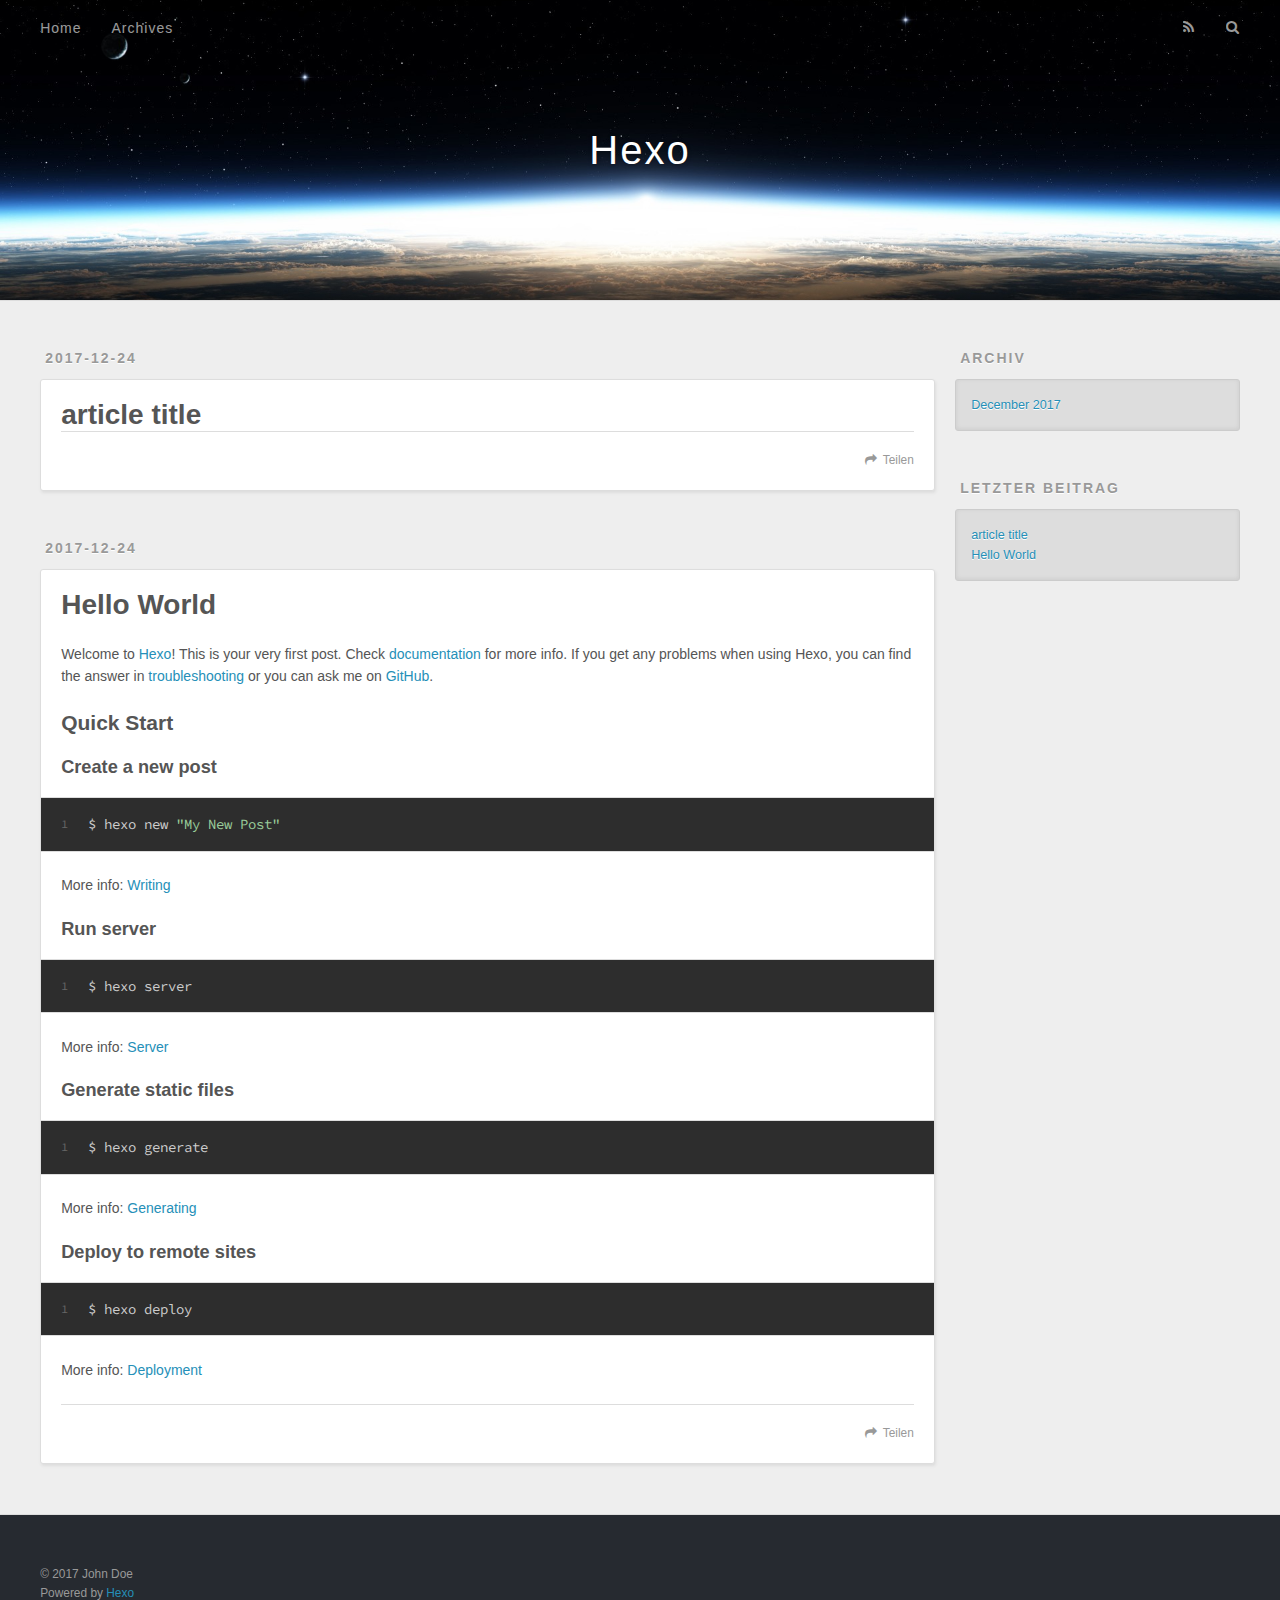
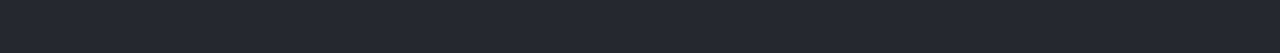
==== index.html @ ace6b16b "Site updated: 2017-12-24 20:33:58" ====
<!DOCTYPE html>
<html>
<head>
  <meta charset="utf-8">
  

  
  <title>Hexo</title>
  <meta name="viewport" content="width=device-width, initial-scale=1, maximum-scale=1">
  <meta property="og:type" content="website">
<meta property="og:title" content="Hexo">
<meta property="og:url" content="http://yoursite.com/index.html">
<meta property="og:site_name" content="Hexo">
<meta name="twitter:card" content="summary">
<meta name="twitter:title" content="Hexo">
  
    <link rel="alternate" href="/atom.xml" title="Hexo" type="application/atom+xml">
  
  
    <link rel="icon" href="/favicon.png">
  
  
    <link href="//fonts.googleapis.com/css?family=Source+Code+Pro" rel="stylesheet" type="text/css">
  
  <link rel="stylesheet" href="/css/style.css">
</head>

<body>
  <div id="container">
    <div id="wrap">
      <header id="header">
  <div id="banner"></div>
  <div id="header-outer" class="outer">
    <div id="header-title" class="inner">
      <h1 id="logo-wrap">
        <a href="/" id="logo">Hexo</a>
      </h1>
      
    </div>
    <div id="header-inner" class="inner">
      <nav id="main-nav">
        <a id="main-nav-toggle" class="nav-icon"></a>
        
          <a class="main-nav-link" href="/">Home</a>
        
          <a class="main-nav-link" href="/archives">Archives</a>
        
      </nav>
      <nav id="sub-nav">
        
          <a id="nav-rss-link" class="nav-icon" href="/atom.xml" title="RSS Feed"></a>
        
        <a id="nav-search-btn" class="nav-icon" title="Suche"></a>
      </nav>
      <div id="search-form-wrap">
        <form action="//google.com/search" method="get" accept-charset="UTF-8" class="search-form"><input type="search" name="q" class="search-form-input" placeholder="Search"><button type="submit" class="search-form-submit">&#xF002;</button><input type="hidden" name="sitesearch" value="http://yoursite.com"></form>
      </div>
    </div>
  </div>
</header>
      <div class="outer">
        <section id="main">
  
    <article id="post-article-title" class="article article-type-post" itemscope itemprop="blogPost">
  <div class="article-meta">
    <a href="/2017/12/24/article-title/" class="article-date">
  <time datetime="2017-12-24T12:26:38.000Z" itemprop="datePublished">2017-12-24</time>
</a>
    
  </div>
  <div class="article-inner">
    
    
      <header class="article-header">
        
  
    <h1 itemprop="name">
      <a class="article-title" href="/2017/12/24/article-title/">article title</a>
    </h1>
  

      </header>
    
    <div class="article-entry" itemprop="articleBody">
      
        
      
    </div>
    <footer class="article-footer">
      <a data-url="http://yoursite.com/2017/12/24/article-title/" data-id="cjbkr0diq00003wt1pnerd7e1" class="article-share-link">Teilen</a>
      
      
    </footer>
  </div>
  
</article>


  
    <article id="post-hello-world" class="article article-type-post" itemscope itemprop="blogPost">
  <div class="article-meta">
    <a href="/2017/12/24/hello-world/" class="article-date">
  <time datetime="2017-12-24T09:17:23.925Z" itemprop="datePublished">2017-12-24</time>
</a>
    
  </div>
  <div class="article-inner">
    
    
      <header class="article-header">
        
  
    <h1 itemprop="name">
      <a class="article-title" href="/2017/12/24/hello-world/">Hello World</a>
    </h1>
  

      </header>
    
    <div class="article-entry" itemprop="articleBody">
      
        <p>Welcome to <a href="https://hexo.io/" target="_blank" rel="noopener">Hexo</a>! This is your very first post. Check <a href="https://hexo.io/docs/" target="_blank" rel="noopener">documentation</a> for more info. If you get any problems when using Hexo, you can find the answer in <a href="https://hexo.io/docs/troubleshooting.html" target="_blank" rel="noopener">troubleshooting</a> or you can ask me on <a href="https://github.com/hexojs/hexo/issues" target="_blank" rel="noopener">GitHub</a>.</p>
<h2 id="Quick-Start"><a href="#Quick-Start" class="headerlink" title="Quick Start"></a>Quick Start</h2><h3 id="Create-a-new-post"><a href="#Create-a-new-post" class="headerlink" title="Create a new post"></a>Create a new post</h3><figure class="highlight bash"><table><tr><td class="gutter"><pre><span class="line">1</span><br></pre></td><td class="code"><pre><span class="line">$ hexo new <span class="string">"My New Post"</span></span><br></pre></td></tr></table></figure>
<p>More info: <a href="https://hexo.io/docs/writing.html" target="_blank" rel="noopener">Writing</a></p>
<h3 id="Run-server"><a href="#Run-server" class="headerlink" title="Run server"></a>Run server</h3><figure class="highlight bash"><table><tr><td class="gutter"><pre><span class="line">1</span><br></pre></td><td class="code"><pre><span class="line">$ hexo server</span><br></pre></td></tr></table></figure>
<p>More info: <a href="https://hexo.io/docs/server.html" target="_blank" rel="noopener">Server</a></p>
<h3 id="Generate-static-files"><a href="#Generate-static-files" class="headerlink" title="Generate static files"></a>Generate static files</h3><figure class="highlight bash"><table><tr><td class="gutter"><pre><span class="line">1</span><br></pre></td><td class="code"><pre><span class="line">$ hexo generate</span><br></pre></td></tr></table></figure>
<p>More info: <a href="https://hexo.io/docs/generating.html" target="_blank" rel="noopener">Generating</a></p>
<h3 id="Deploy-to-remote-sites"><a href="#Deploy-to-remote-sites" class="headerlink" title="Deploy to remote sites"></a>Deploy to remote sites</h3><figure class="highlight bash"><table><tr><td class="gutter"><pre><span class="line">1</span><br></pre></td><td class="code"><pre><span class="line">$ hexo deploy</span><br></pre></td></tr></table></figure>
<p>More info: <a href="https://hexo.io/docs/deployment.html" target="_blank" rel="noopener">Deployment</a></p>

      
    </div>
    <footer class="article-footer">
      <a data-url="http://yoursite.com/2017/12/24/hello-world/" data-id="cjbkr0dix00013wt1pijooqsq" class="article-share-link">Teilen</a>
      
      
    </footer>
  </div>
  
</article>


  


</section>
        
          <aside id="sidebar">
  
    

  
    

  
    
  
    
  <div class="widget-wrap">
    <h3 class="widget-title">Archiv</h3>
    <div class="widget">
      <ul class="archive-list"><li class="archive-list-item"><a class="archive-list-link" href="/archives/2017/12/">December 2017</a></li></ul>
    </div>
  </div>


  
    
  <div class="widget-wrap">
    <h3 class="widget-title">letzter Beitrag</h3>
    <div class="widget">
      <ul>
        
          <li>
            <a href="/2017/12/24/article-title/">article title</a>
          </li>
        
          <li>
            <a href="/2017/12/24/hello-world/">Hello World</a>
          </li>
        
      </ul>
    </div>
  </div>

  
</aside>
        
      </div>
      <footer id="footer">
  
  <div class="outer">
    <div id="footer-info" class="inner">
      &copy; 2017 John Doe<br>
      Powered by <a href="http://hexo.io/" target="_blank">Hexo</a>
    </div>
  </div>
</footer>
    </div>
    <nav id="mobile-nav">
  
    <a href="/" class="mobile-nav-link">Home</a>
  
    <a href="/archives" class="mobile-nav-link">Archives</a>
  
</nav>
    

<script src="//ajax.googleapis.com/ajax/libs/jquery/2.0.3/jquery.min.js"></script>


  <link rel="stylesheet" href="/fancybox/jquery.fancybox.css">
  <script src="/fancybox/jquery.fancybox.pack.js"></script>


<script src="/js/script.js"></script>



  </div>
</body>
</html>
---- css/style.css ----
body {
  width: 100%;
}
body:before,
body:after {
  content: "";
  display: table;
}
body:after {
  clear: both;
}
html,
body,
div,
span,
applet,
object,
iframe,
h1,
h2,
h3,
h4,
h5,
h6,
p,
blockquote,
pre,
a,
abbr,
acronym,
address,
big,
cite,
code,
del,
dfn,
em,
img,
ins,
kbd,
q,
s,
samp,
small,
strike,
strong,
sub,
sup,
tt,
var,
dl,
dt,
dd,
ol,
ul,
li,
fieldset,
form,
label,
legend,
table,
caption,
tbody,
tfoot,
thead,
tr,
th,
td {
  margin: 0;
  padding: 0;
  border: 0;
  outline: 0;
  font-weight: inherit;
  font-style: inherit;
  font-family: inherit;
  font-size: 100%;
  vertical-align: baseline;
}
body {
  line-height: 1;
  color: #000;
  background: #fff;
}
ol,
ul {
  list-style: none;
}
table {
  border-collapse: separate;
  border-spacing: 0;
  vertical-align: middle;
}
caption,
th,
td {
  text-align: left;
  font-weight: normal;
  vertical-align: middle;
}
a img {
  border: none;
}
input,
button {
  margin: 0;
  padding: 0;
}
input::-moz-focus-inner,
button::-moz-focus-inner {
  border: 0;
  padding: 0;
}
@font-face {
  font-family: FontAwesome;
  font-style: normal;
  font-weight: normal;
  src: url("fonts/fontawesome-webfont.eot?v=#4.0.3");
  src: url("fonts/fontawesome-webfont.eot?#iefix&v=#4.0.3") format("embedded-opentype"), url("fonts/fontawesome-webfont.woff?v=#4.0.3") format("woff"), url("fonts/fontawesome-webfont.ttf?v=#4.0.3") format("truetype"), url("fonts/fontawesome-webfont.svg#fontawesomeregular?v=#4.0.3") format("svg");
}
html,
body,
#container {
  height: 100%;
}
body {
  background: #eee;
  font: 14px -apple-system, BlinkMacSystemFont, "Segoe UI", "Roboto", "Oxygen", "Ubuntu", "Cantarell", "Fira Sans", "Droid Sans", "Helvetica Neue", sans-serif;
  -webkit-text-size-adjust: 100%;
}
.outer {
  max-width: 1220px;
  margin: 0 auto;
  padding: 0 20px;
}
.outer:before,
.outer:after {
  content: "";
  display: table;
}
.outer:after {
  clear: both;
}
.inner {
  display: inline;
  float: left;
  width: 98.33333333333333%;
  margin: 0 0.833333333333333%;
}
.left,
.alignleft {
  float: left;
}
.right,
.alignright {
  float: right;
}
.clear {
  clear: both;
}
#container {
  position: relative;
}
.mobile-nav-on {
  overflow: hidden;
}
#wrap {
  height: 100%;
  width: 100%;
  position: absolute;
  top: 0;
  left: 0;
  -webkit-transition: 0.2s ease-out;
  -moz-transition: 0.2s ease-out;
  -ms-transition: 0.2s ease-out;
  transition: 0.2s ease-out;
  z-index: 1;
  background: #eee;
}
.mobile-nav-on #wrap {
  left: 280px;
}
@media screen and (min-width: 768px) {
  #main {
    display: inline;
    float: left;
    width: 73.33333333333333%;
    margin: 0 0.833333333333333%;
  }
}
.article-date,
.article-category-link,
.archive-year,
.widget-title {
  text-decoration: none;
  text-transform: uppercase;
  letter-spacing: 2px;
  color: #999;
  margin-bottom: 1em;
  margin-left: 5px;
  line-height: 1em;
  text-shadow: 0 1px #fff;
  font-weight: bold;
}
.article-inner,
.archive-article-inner {
  background: #fff;
  -webkit-box-shadow: 1px 2px 3px #ddd;
  box-shadow: 1px 2px 3px #ddd;
  border: 1px solid #ddd;
  border-radius: 3px;
}
.article-entry h1,
.widget h1 {
  font-size: 2em;
}
.article-entry h2,
.widget h2 {
  font-size: 1.5em;
}
.article-entry h3,
.widget h3 {
  font-size: 1.3em;
}
.article-entry h4,
.widget h4 {
  font-size: 1.2em;
}
.article-entry h5,
.widget h5 {
  font-size: 1em;
}
.article-entry h6,
.widget h6 {
  font-size: 1em;
  color: #999;
}
.article-entry hr,
.widget hr {
  border: 1px dashed #ddd;
}
.article-entry strong,
.widget strong {
  font-weight: bold;
}
.article-entry em,
.widget em,
.article-entry cite,
.widget cite {
  font-style: italic;
}
.article-entry sup,
.widget sup,
.article-entry sub,
.widget sub {
  font-size: 0.75em;
  line-height: 0;
  position: relative;
  vertical-align: baseline;
}
.article-entry sup,
.widget sup {
  top: -0.5em;
}
.article-entry sub,
.widget sub {
  bottom: -0.2em;
}
.article-entry small,
.widget small {
  font-size: 0.85em;
}
.article-entry acronym,
.widget acronym,
.article-entry abbr,
.widget abbr {
  border-bottom: 1px dotted;
}
.article-entry ul,
.widget ul,
.article-entry ol,
.widget ol,
.article-entry dl,
.widget dl {
  margin: 0 20px;
  line-height: 1.6em;
}
.article-entry ul ul,
.widget ul ul,
.article-entry ol ul,
.widget ol ul,
.article-entry ul ol,
.widget ul ol,
.article-entry ol ol,
.widget ol ol {
  margin-top: 0;
  margin-bottom: 0;
}
.article-entry ul,
.widget ul {
  list-style: disc;
}
.article-entry ol,
.widget ol {
  list-style: decimal;
}
.article-entry dt,
.widget dt {
  font-weight: bold;
}
#header {
  height: 300px;
  position: relative;
  border-bottom: 1px solid #ddd;
}
#header:before,
#header:after {
  content: "";
  position: absolute;
  left: 0;
  right: 0;
  height: 40px;
}
#header:before {
  top: 0;
  background: -webkit-linear-gradient(rgba(0,0,0,0.2), transparent);
  background: -moz-linear-gradient(rgba(0,0,0,0.2), transparent);
  background: -ms-linear-gradient(rgba(0,0,0,0.2), transparent);
  background: linear-gradient(rgba(0,0,0,0.2), transparent);
}
#header:after {
  bottom: 0;
  background: -webkit-linear-gradient(transparent, rgba(0,0,0,0.2));
  background: -moz-linear-gradient(transparent, rgba(0,0,0,0.2));
  background: -ms-linear-gradient(transparent, rgba(0,0,0,0.2));
  background: linear-gradient(transparent, rgba(0,0,0,0.2));
}
#header-outer {
  height: 100%;
  position: relative;
}
#header-inner {
  position: relative;
  overflow: hidden;
}
#banner {
  position: absolute;
  top: 0;
  left: 0;
  width: 100%;
  height: 100%;
  background: url("images/banner.jpg") center #000;
  -webkit-background-size: cover;
  -moz-background-size: cover;
  background-size: cover;
  z-index: -1;
}
#header-title {
  text-align: center;
  height: 40px;
  position: absolute;
  top: 50%;
  left: 0;
  margin-top: -20px;
}
#logo,
#subtitle {
  text-decoration: none;
  color: #fff;
  font-weight: 300;
  text-shadow: 0 1px 4px rgba(0,0,0,0.3);
}
#logo {
  font-size: 40px;
  line-height: 40px;
  letter-spacing: 2px;
}
#subtitle {
  font-size: 16px;
  line-height: 16px;
  letter-spacing: 1px;
}
#subtitle-wrap {
  margin-top: 16px;
}
#main-nav {
  float: left;
  margin-left: -15px;
}
.nav-icon,
.main-nav-link {
  float: left;
  color: #fff;
  opacity: 0.6;
  text-decoration: none;
  text-shadow: 0 1px rgba(0,0,0,0.2);
  -webkit-transition: opacity 0.2s;
  -moz-transition: opacity 0.2s;
  -ms-transition: opacity 0.2s;
  transition: opacity 0.2s;
  display: block;
  padding: 20px 15px;
}
.nav-icon:hover,
.main-nav-link:hover {
  opacity: 1;
}
.nav-icon {
  font-family: FontAwesome;
  text-align: center;
  font-size: 14px;
  width: 14px;
  height: 14px;
  padding: 20px 15px;
  position: relative;
  cursor: pointer;
}
.main-nav-link {
  font-weight: 300;
  letter-spacing: 1px;
}
@media screen and (max-width: 479px) {
  .main-nav-link {
    display: none;
  }
}
#main-nav-toggle {
  display: none;
}
#main-nav-toggle:before {
  content: "\f0c9";
}
@media screen and (max-width: 479px) {
  #main-nav-toggle {
    display: block;
  }
}
#sub-nav {
  float: right;
  margin-right: -15px;
}
#nav-rss-link:before {
  content: "\f09e";
}
#nav-search-btn:before {
  content: "\f002";
}
#search-form-wrap {
  position: absolute;
  top: 15px;
  width: 150px;
  height: 30px;
  right: -150px;
  opacity: 0;
  -webkit-transition: 0.2s ease-out;
  -moz-transition: 0.2s ease-out;
  -ms-transition: 0.2s ease-out;
  transition: 0.2s ease-out;
}
#search-form-wrap.on {
  opacity: 1;
  right: 0;
}
@media screen and (max-width: 479px) {
  #search-form-wrap {
    width: 100%;
    right: -100%;
  }
}
.search-form {
  position: absolute;
  top: 0;
  left: 0;
  right: 0;
  background: #fff;
  padding: 5px 15px;
  border-radius: 15px;
  -webkit-box-shadow: 0 0 10px rgba(0,0,0,0.3);
  box-shadow: 0 0 10px rgba(0,0,0,0.3);
}
.search-form-input {
  border: none;
  background: none;
  color: #555;
  width: 100%;
  font: 13px -apple-system, BlinkMacSystemFont, "Segoe UI", "Roboto", "Oxygen", "Ubuntu", "Cantarell", "Fira Sans", "Droid Sans", "Helvetica Neue", sans-serif;
  outline: none;
}
.search-form-input::-webkit-search-results-decoration,
.search-form-input::-webkit-search-cancel-button {
  -webkit-appearance: none;
}
.search-form-submit {
  position: absolute;
  top: 50%;
  right: 10px;
  margin-top: -7px;
  font: 13px FontAwesome;
  border: none;
  background: none;
  color: #bbb;
  cursor: pointer;
}
.search-form-submit:hover,
.search-form-submit:focus {
  color: #777;
}
.article {
  margin: 50px 0;
}
.article-inner {
  overflow: hidden;
}
.article-meta:before,
.article-meta:after {
  content: "";
  display: table;
}
.article-meta:after {
  clear: both;
}
.article-date {
  float: left;
}
.article-category {
  float: left;
  line-height: 1em;
  color: #ccc;
  text-shadow: 0 1px #fff;
  margin-left: 8px;
}
.article-category:before {
  content: "\2022";
}
.article-category-link {
  margin: 0 12px 1em;
}
.article-header {
  padding: 20px 20px 0;
}
.article-title {
  text-decoration: none;
  font-size: 2em;
  font-weight: bold;
  color: #555;
  line-height: 1.1em;
  -webkit-transition: color 0.2s;
  -moz-transition: color 0.2s;
  -ms-transition: color 0.2s;
  transition: color 0.2s;
}
a.article-title:hover {
  color: #258fb8;
}
.article-entry {
  color: #555;
  padding: 0 20px;
}
.article-entry:before,
.article-entry:after {
  content: "";
  display: table;
}
.article-entry:after {
  clear: both;
}
.article-entry p,
.article-entry table {
  line-height: 1.6em;
  margin: 1.6em 0;
}
.article-entry h1,
.article-entry h2,
.article-entry h3,
.article-entry h4,
.article-entry h5,
.article-entry h6 {
  font-weight: bold;
}
.article-entry h1,
.article-entry h2,
.article-entry h3,
.article-entry h4,
.article-entry h5,
.article-entry h6 {
  line-height: 1.1em;
  margin: 1.1em 0;
}
.article-entry a {
  color: #258fb8;
  text-decoration: none;
}
.article-entry a:hover {
  text-decoration: underline;
}
.article-entry ul,
.article-entry ol,
.article-entry dl {
  margin-top: 1.6em;
  margin-bottom: 1.6em;
}
.article-entry img,
.article-entry video {
  max-width: 100%;
  height: auto;
  display: block;
  margin: auto;
}
.article-entry iframe {
  border: none;
}
.article-entry table {
  width: 100%;
  border-collapse: collapse;
  border-spacing: 0;
}
.article-entry th {
  font-weight: bold;
  border-bottom: 3px solid #ddd;
  padding-bottom: 0.5em;
}
.article-entry td {
  border-bottom: 1px solid #ddd;
  padding: 10px 0;
}
.article-entry blockquote {
  font-family: Georgia, "Times New Roman", serif;
  font-size: 1.4em;
  margin: 1.6em 20px;
  text-align: center;
}
.article-entry blockquote footer {
  font-size: 14px;
  margin: 1.6em 0;
  font-family: -apple-system, BlinkMacSystemFont, "Segoe UI", "Roboto", "Oxygen", "Ubuntu", "Cantarell", "Fira Sans", "Droid Sans", "Helvetica Neue", sans-serif;
}
.article-entry blockquote footer cite:before {
  content: "—";
  padding: 0 0.5em;
}
.article-entry .pullquote {
  text-align: left;
  width: 45%;
  margin: 0;
}
.article-entry .pullquote.left {
  margin-left: 0.5em;
  margin-right: 1em;
}
.article-entry .pullquote.right {
  margin-right: 0.5em;
  margin-left: 1em;
}
.article-entry .caption {
  color: #999;
  display: block;
  font-size: 0.9em;
  margin-top: 0.5em;
  position: relative;
  text-align: center;
}
.article-entry .video-container {
  position: relative;
  padding-top: 56.25%;
  height: 0;
  overflow: hidden;
}
.article-entry .video-container iframe,
.article-entry .video-container object,
.article-entry .video-container embed {
  position: absolute;
  top: 0;
  left: 0;
  width: 100%;
  height: 100%;
  margin-top: 0;
}
.article-more-link a {
  display: inline-block;
  line-height: 1em;
  padding: 6px 15px;
  border-radius: 15px;
  background: #eee;
  color: #999;
  text-shadow: 0 1px #fff;
  text-decoration: none;
}
.article-more-link a:hover {
  background: #258fb8;
  color: #fff;
  text-decoration: none;
  text-shadow: 0 1px #1e7293;
}
.article-footer {
  font-size: 0.85em;
  line-height: 1.6em;
  border-top: 1px solid #ddd;
  padding-top: 1.6em;
  margin: 0 20px 20px;
}
.article-footer:before,
.article-footer:after {
  content: "";
  display: table;
}
.article-footer:after {
  clear: both;
}
.article-footer a {
  color: #999;
  text-decoration: none;
}
.article-footer a:hover {
  color: #555;
}
.article-tag-list-item {
  float: left;
  margin-right: 10px;
}
.article-tag-list-link:before {
  content: "#";
}
.article-comment-link {
  float: right;
}
.article-comment-link:before {
  content: "\f075";
  font-family: FontAwesome;
  padding-right: 8px;
}
.article-share-link {
  cursor: pointer;
  float: right;
  margin-left: 20px;
}
.article-share-link:before {
  content: "\f064";
  font-family: FontAwesome;
  padding-right: 6px;
}
#article-nav {
  position: relative;
}
#article-nav:before,
#article-nav:after {
  content: "";
  display: table;
}
#article-nav:after {
  clear: both;
}
@media screen and (min-width: 768px) {
  #article-nav {
    margin: 50px 0;
  }
  #article-nav:before {
    width: 8px;
    height: 8px;
    position: absolute;
    top: 50%;
    left: 50%;
    margin-top: -4px;
    margin-left: -4px;
    content: "";
    border-radius: 50%;
    background: #ddd;
    -webkit-box-shadow: 0 1px 2px #fff;
    box-shadow: 0 1px 2px #fff;
  }
}
.article-nav-link-wrap {
  text-decoration: none;
  text-shadow: 0 1px #fff;
  color: #999;
  -webkit-box-sizing: border-box;
  -moz-box-sizing: border-box;
  box-sizing: border-box;
  margin-top: 50px;
  text-align: center;
  display: block;
}
.article-nav-link-wrap:hover {
  color: #555;
}
@media screen and (min-width: 768px) {
  .article-nav-link-wrap {
    width: 50%;
    margin-top: 0;
  }
}
@media screen and (min-width: 768px) {
  #article-nav-newer {
    float: left;
    text-align: right;
    padding-right: 20px;
  }
}
@media screen and (min-width: 768px) {
  #article-nav-older {
    float: right;
    text-align: left;
    padding-left: 20px;
  }
}
.article-nav-caption {
  text-transform: uppercase;
  letter-spacing: 2px;
  color: #ddd;
  line-height: 1em;
  font-weight: bold;
}
#article-nav-newer .article-nav-caption {
  margin-right: -2px;
}
.article-nav-title {
  font-size: 0.85em;
  line-height: 1.6em;
  margin-top: 0.5em;
}
.article-share-box {
  position: absolute;
  display: none;
  background: #fff;
  -webkit-box-shadow: 1px 2px 10px rgba(0,0,0,0.2);
  box-shadow: 1px 2px 10px rgba(0,0,0,0.2);
  border-radius: 3px;
  margin-left: -145px;
  overflow: hidden;
  z-index: 1;
}
.article-share-box.on {
  display: block;
}
.article-share-input {
  width: 100%;
  background: none;
  -webkit-box-sizing: border-box;
  -moz-box-sizing: border-box;
  box-sizing: border-box;
  font: 14px -apple-system, BlinkMacSystemFont, "Segoe UI", "Roboto", "Oxygen", "Ubuntu", "Cantarell", "Fira Sans", "Droid Sans", "Helvetica Neue", sans-serif;
  padding: 0 15px;
  color: #555;
  outline: none;
  border: 1px solid #ddd;
  border-radius: 3px 3px 0 0;
  height: 36px;
  line-height: 36px;
}
.article-share-links {
  background: #eee;
}
.article-share-links:before,
.article-share-links:after {
  content: "";
  display: table;
}
.article-share-links:after {
  clear: both;
}
.article-share-twitter,
.article-share-facebook,
.article-share-pinterest,
.article-share-google {
  width: 50px;
  height: 36px;
  display: block;
  float: left;
  position: relative;
  color: #999;
  text-shadow: 0 1px #fff;
}
.article-share-twitter:before,
.article-share-facebook:before,
.article-share-pinterest:before,
.article-share-google:before {
  font-size: 20px;
  font-family: FontAwesome;
  width: 20px;
  height: 20px;
  position: absolute;
  top: 50%;
  left: 50%;
  margin-top: -10px;
  margin-left: -10px;
  text-align: center;
}
.article-share-twitter:hover,
.article-share-facebook:hover,
.article-share-pinterest:hover,
.article-share-google:hover {
  color: #fff;
}
.article-share-twitter:before {
  content: "\f099";
}
.article-share-twitter:hover {
  background: #00aced;
  text-shadow: 0 1px #008abe;
}
.article-share-facebook:before {
  content: "\f09a";
}
.article-share-facebook:hover {
  background: #3b5998;
  text-shadow: 0 1px #2f477a;
}
.article-share-pinterest:before {
  content: "\f0d2";
}
.article-share-pinterest:hover {
  background: #cb2027;
  text-shadow: 0 1px #a21a1f;
}
.article-share-google:before {
  content: "\f0d5";
}
.article-share-google:hover {
  background: #dd4b39;
  text-shadow: 0 1px #be3221;
}
.article-gallery {
  background: #000;
  position: relative;
}
.article-gallery-photos {
  position: relative;
  overflow: hidden;
}
.article-gallery-img {
  display: none;
  max-width: 100%;
}
.article-gallery-img:first-child {
  display: block;
}
.article-gallery-img.loaded {
  position: absolute;
  display: block;
}
.article-gallery-img img {
  display: block;
  max-width: 100%;
  margin: 0 auto;
}
#comments {
  background: #fff;
  -webkit-box-shadow: 1px 2px 3px #ddd;
  box-shadow: 1px 2px 3px #ddd;
  padding: 20px;
  border: 1px solid #ddd;
  border-radius: 3px;
  margin: 50px 0;
}
#comments a {
  color: #258fb8;
}
.archives-wrap {
  margin: 50px 0;
}
.archives:before,
.archives:after {
  content: "";
  display: table;
}
.archives:after {
  clear: both;
}
.archive-year-wrap {
  margin-bottom: 1em;
}
.archives {
  -webkit-column-gap: 10px;
  -moz-column-gap: 10px;
  column-gap: 10px;
}
@media screen and (min-width: 480px) and (max-width: 767px) {
  .archives {
    -webkit-column-count: 2;
    -moz-column-count: 2;
    column-count: 2;
  }
}
@media screen and (min-width: 768px) {
  .archives {
    -webkit-column-count: 3;
    -moz-column-count: 3;
    column-count: 3;
  }
}
.archive-article {
  -webkit-column-break-inside: avoid;
  page-break-inside: avoid;
  overflow: hidden;
  break-inside: avoid-column;
}
.archive-article-inner {
  padding: 10px;
  margin-bottom: 15px;
}
.archive-article-title {
  text-decoration: none;
  font-weight: bold;
  color: #555;
  -webkit-transition: color 0.2s;
  -moz-transition: color 0.2s;
  -ms-transition: color 0.2s;
  transition: color 0.2s;
  line-height: 1.6em;
}
.archive-article-title:hover {
  color: #258fb8;
}
.archive-article-footer {
  margin-top: 1em;
}
.archive-article-date {
  color: #999;
  text-decoration: none;
  font-size: 0.85em;
  line-height: 1em;
  margin-bottom: 0.5em;
  display: block;
}
#page-nav {
  margin: 50px auto;
  background: #fff;
  -webkit-box-shadow: 1px 2px 3px #ddd;
  box-shadow: 1px 2px 3px #ddd;
  border: 1px solid #ddd;
  border-radius: 3px;
  text-align: center;
  color: #999;
  overflow: hidden;
}
#page-nav:before,
#page-nav:after {
  content: "";
  display: table;
}
#page-nav:after {
  clear: both;
}
#page-nav a,
#page-nav span {
  padding: 10px 20px;
  line-height: 1;
  height: 2ex;
}
#page-nav a {
  color: #999;
  text-decoration: none;
}
#page-nav a:hover {
  background: #999;
  color: #fff;
}
#page-nav .prev {
  float: left;
}
#page-nav .next {
  float: right;
}
#page-nav .page-number {
  display: inline-block;
}
@media screen and (max-width: 479px) {
  #page-nav .page-number {
    display: none;
  }
}
#page-nav .current {
  color: #555;
  font-weight: bold;
}
#page-nav .space {
  color: #ddd;
}
#footer {
  background: #262a30;
  padding: 50px 0;
  border-top: 1px solid #ddd;
  color: #999;
}
#footer a {
  color: #258fb8;
  text-decoration: none;
}
#footer a:hover {
  text-decoration: underline;
}
#footer-info {
  line-height: 1.6em;
  font-size: 0.85em;
}
.article-entry pre,
.article-entry .highlight {
  background: #2d2d2d;
  margin: 0 -20px;
  padding: 15px 20px;
  border-style: solid;
  border-color: #ddd;
  border-width: 1px 0;
  overflow: auto;
  color: #ccc;
  line-height: 22.400000000000002px;
}
.article-entry .highlight .gutter pre,
.article-entry .gist .gist-file .gist-data .line-numbers {
  color: #666;
  font-size: 0.85em;
}
.article-entry pre,
.article-entry code {
  font-family: "Source Code Pro", Consolas, Monaco, Menlo, Consolas, monospace;
}
.article-entry code {
  background: #eee;
  text-shadow: 0 1px #fff;
  padding: 0 0.3em;
}
.article-entry pre code {
  background: none;
  text-shadow: none;
  padding: 0;
}
.article-entry .highlight pre {
  border: none;
  margin: 0;
  padding: 0;
}
.article-entry .highlight table {
  margin: 0;
  width: auto;
}
.article-entry .highlight td {
  border: none;
  padding: 0;
}
.article-entry .highlight figcaption {
  font-size: 0.85em;
  color: #999;
  line-height: 1em;
  margin-bottom: 1em;
}
.article-entry .highlight figcaption:before,
.article-entry .highlight figcaption:after {
  content: "";
  display: table;
}
.article-entry .highlight figcaption:after {
  clear: both;
}
.article-entry .highlight figcaption a {
  float: right;
}
.article-entry .highlight .gutter pre {
  text-align: right;
  padding-right: 20px;
}
.article-entry .highlight .line {
  height: 22.400000000000002px;
}
.article-entry .highlight .line.marked {
  background: #515151;
}
.article-entry .gist {
  margin: 0 -20px;
  border-style: solid;
  border-color: #ddd;
  border-width: 1px 0;
  background: #2d2d2d;
  padding: 15px 20px 15px 0;
}
.article-entry .gist .gist-file {
  border: none;
  font-family: "Source Code Pro", Consolas, Monaco, Menlo, Consolas, monospace;
  margin: 0;
}
.article-entry .gist .gist-file .gist-data {
  background: none;
  border: none;
}
.article-entry .gist .gist-file .gist-data .line-numbers {
  background: none;
  border: none;
  padding: 0 20px 0 0;
}
.article-entry .gist .gist-file .gist-data .line-data {
  padding: 0 !important;
}
.article-entry .gist .gist-file .highlight {
  margin: 0;
  padding: 0;
  border: none;
}
.article-entry .gist .gist-file .gist-meta {
  background: #2d2d2d;
  color: #999;
  font: 0.85em -apple-system, BlinkMacSystemFont, "Segoe UI", "Roboto", "Oxygen", "Ubuntu", "Cantarell", "Fira Sans", "Droid Sans", "Helvetica Neue", sans-serif;
  text-shadow: 0 0;
  padding: 0;
  margin-top: 1em;
  margin-left: 20px;
}
.article-entry .gist .gist-file .gist-meta a {
  color: #258fb8;
  font-weight: normal;
}
.article-entry .gist .gist-file .gist-meta a:hover {
  text-decoration: underline;
}
pre .comment,
pre .title {
  color: #999;
}
pre .variable,
pre .attribute,
pre .tag,
pre .regexp,
pre .ruby .constant,
pre .xml .tag .title,
pre .xml .pi,
pre .xml .doctype,
pre .html .doctype,
pre .css .id,
pre .css .class,
pre .css .pseudo {
  color: #f2777a;
}
pre .number,
pre .preprocessor,
pre .built_in,
pre .literal,
pre .params,
pre .constant {
  color: #f99157;
}
pre .class,
pre .ruby .class .title,
pre .css .rules .attribute {
  color: #9c9;
}
pre .string,
pre .value,
pre .inheritance,
pre .header,
pre .ruby .symbol,
pre .xml .cdata {
  color: #9c9;
}
pre .css .hexcolor {
  color: #6cc;
}
pre .function,
pre .python .decorator,
pre .python .title,
pre .ruby .function .title,
pre .ruby .title .keyword,
pre .perl .sub,
pre .javascript .title,
pre .coffeescript .title {
  color: #69c;
}
pre .keyword,
pre .javascript .function {
  color: #c9c;
}
@media screen and (max-width: 479px) {
  #mobile-nav {
    position: absolute;
    top: 0;
    left: 0;
    width: 280px;
    height: 100%;
    background: #191919;
    border-right: 1px solid #fff;
  }
}
@media screen and (max-width: 479px) {
  .mobile-nav-link {
    display: block;
    color: #999;
    text-decoration: none;
    padding: 15px 20px;
    font-weight: bold;
  }
  .mobile-nav-link:hover {
    color: #fff;
  }
}
@media screen and (min-width: 768px) {
  #sidebar {
    display: inline;
    float: left;
    width: 23.333333333333332%;
    margin: 0 0.833333333333333%;
  }
}
.widget-wrap {
  margin: 50px 0;
}
.widget {
  color: #777;
  text-shadow: 0 1px #fff;
  background: #ddd;
  -webkit-box-shadow: 0 -1px 4px #ccc inset;
  box-shadow: 0 -1px 4px #ccc inset;
  border: 1px solid #ccc;
  padding: 15px;
  border-radius: 3px;
}
.widget a {
  color: #258fb8;
  text-decoration: none;
}
.widget a:hover {
  text-decoration: underline;
}
.widget ul ul,
.widget ol ul,
.widget dl ul,
.widget ul ol,
.widget ol ol,
.widget dl ol,
.widget ul dl,
.widget ol dl,
.widget dl dl {
  margin-left: 15px;
  list-style: disc;
}
.widget {
  line-height: 1.6em;
  word-wrap: break-word;
  font-size: 0.9em;
}
.widget ul,
.widget ol {
  list-style: none;
  margin: 0;
}
.widget ul ul,
.widget ol ul,
.widget ul ol,
.widget ol ol {
  margin: 0 20px;
}
.widget ul ul,
.widget ol ul {
  list-style: disc;
}
.widget ul ol,
.widget ol ol {
  list-style: decimal;
}
.category-list-count,
.tag-list-count,
.archive-list-count {
  padding-left: 5px;
  color: #999;
  font-size: 0.85em;
}
.category-list-count:before,
.tag-list-count:before,
.archive-list-count:before {
  content: "(";
}
.category-list-count:after,
.tag-list-count:after,
.archive-list-count:after {
  content: ")";
}
.tagcloud a {
  margin-right: 5px;
  display: inline-block;
}
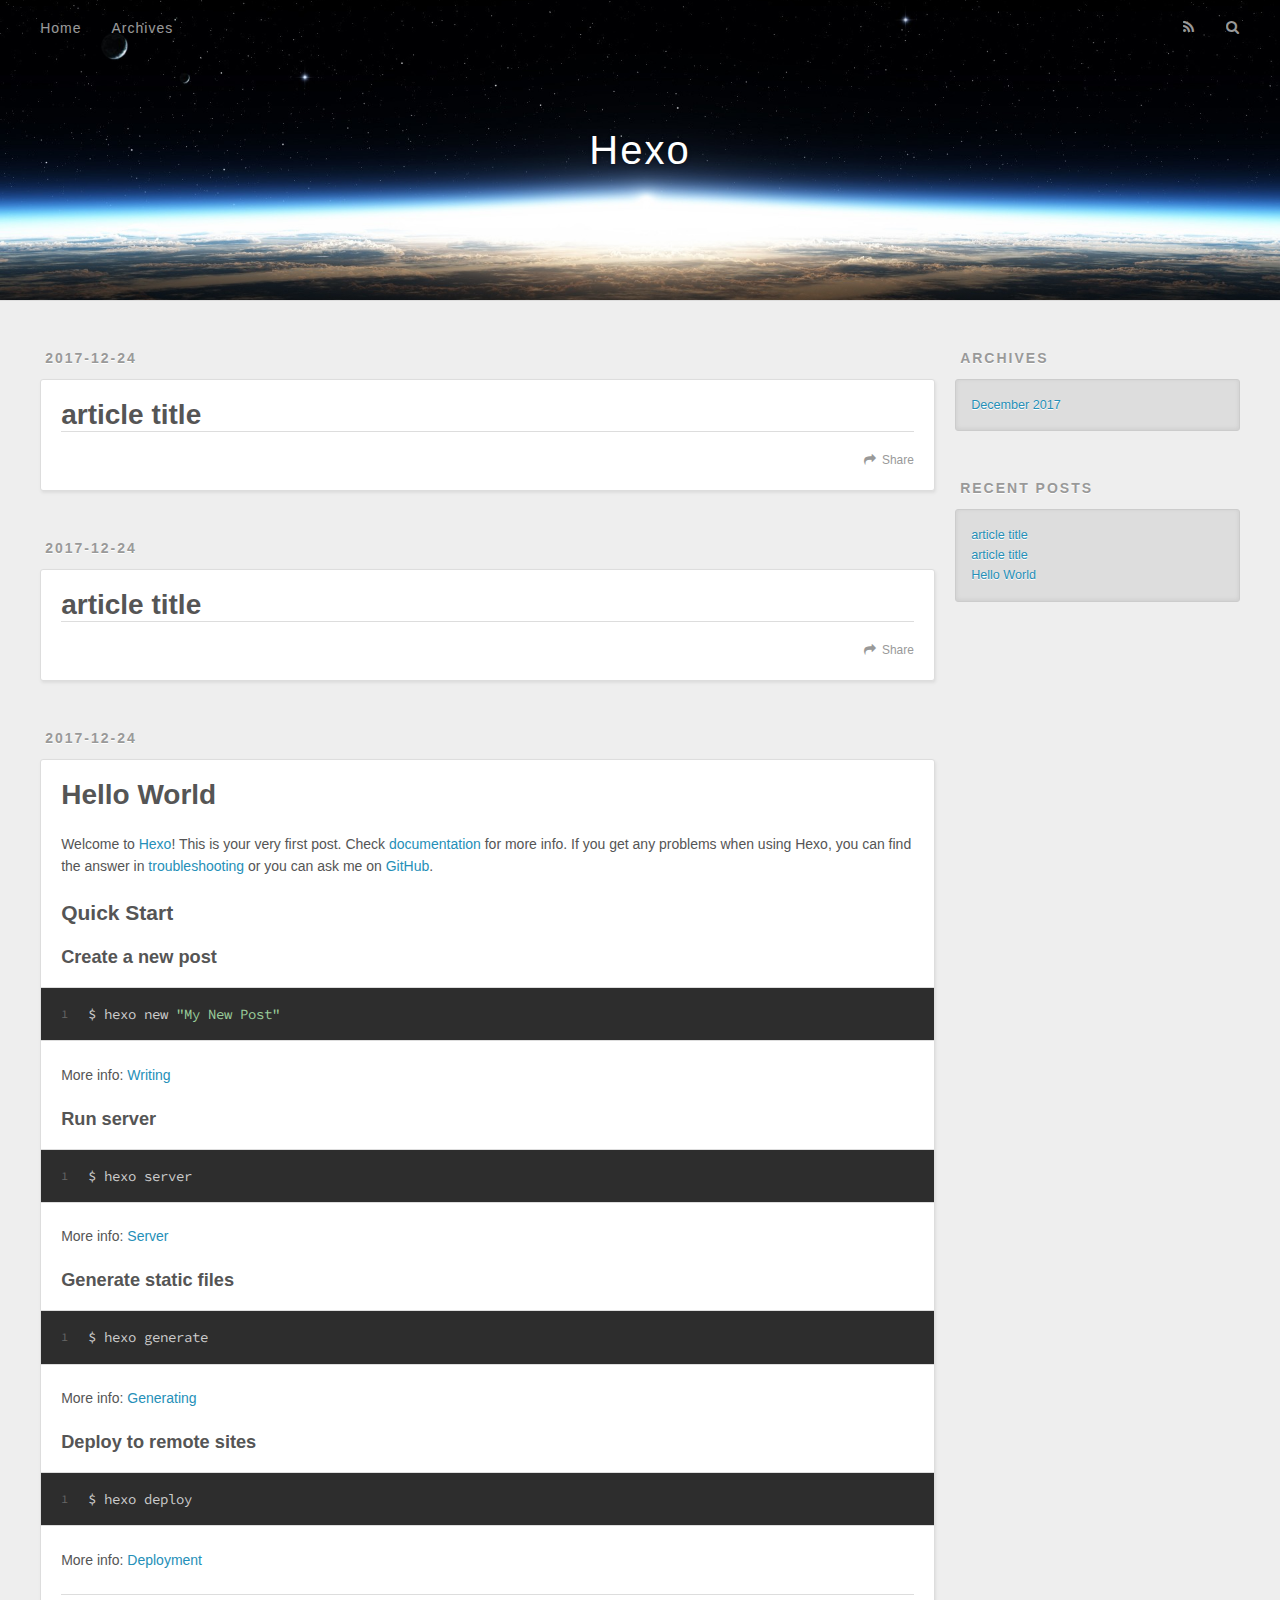
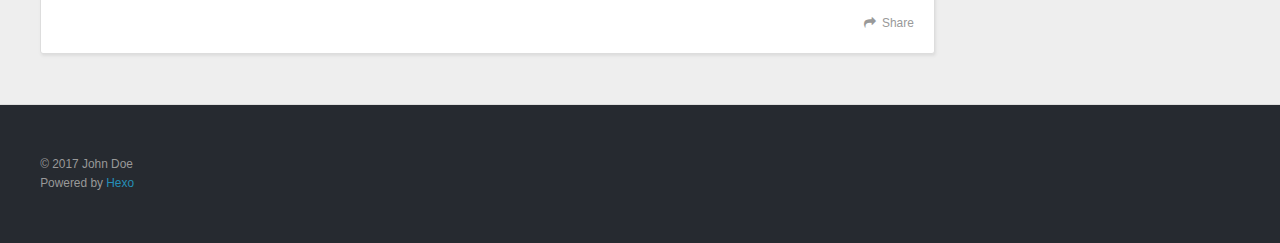
==== commit e14974f1: "Site updated: 2017-12-24 20:37:25" ====
--- a/index.html
+++ b/index.html
@@ -50,7 +50,7 @@
         
           <a id="nav-rss-link" class="nav-icon" href="/atom.xml" title="RSS Feed"></a>
         
-        <a id="nav-search-btn" class="nav-icon" title="Suche"></a>
+        <a id="nav-search-btn" class="nav-icon" title="Search"></a>
       </nav>
       <div id="search-form-wrap">
         <form action="//google.com/search" method="get" accept-charset="UTF-8" class="search-form"><input type="search" name="q" class="search-form-input" placeholder="Search"><button type="submit" class="search-form-submit">&#xF002;</button><input type="hidden" name="sitesearch" value="http://yoursite.com"></form>
@@ -60,6 +60,42 @@
 </header>
       <div class="outer">
         <section id="main">
+  
+    <article id="post-article-title-1" class="article article-type-post" itemscope itemprop="blogPost">
+  <div class="article-meta">
+    <a href="/2017/12/24/article-title-1/" class="article-date">
+  <time datetime="2017-12-24T12:37:04.000Z" itemprop="datePublished">2017-12-24</time>
+</a>
+    
+  </div>
+  <div class="article-inner">
+    
+    
+      <header class="article-header">
+        
+  
+    <h1 itemprop="name">
+      <a class="article-title" href="/2017/12/24/article-title-1/">article title</a>
+    </h1>
+  
+
+      </header>
+    
+    <div class="article-entry" itemprop="articleBody">
+      
+        
+      
+    </div>
+    <footer class="article-footer">
+      <a data-url="http://yoursite.com/2017/12/24/article-title-1/" data-id="cjbkrdvuy0001ict126f0xggq" class="article-share-link">Share</a>
+      
+      
+    </footer>
+  </div>
+  
+</article>
+
+
   
     <article id="post-article-title" class="article article-type-post" itemscope itemprop="blogPost">
   <div class="article-meta">
@@ -87,7 +123,7 @@
       
     </div>
     <footer class="article-footer">
-      <a data-url="http://yoursite.com/2017/12/24/article-title/" data-id="cjbkr0diq00003wt1pnerd7e1" class="article-share-link">Teilen</a>
+      <a data-url="http://yoursite.com/2017/12/24/article-title/" data-id="cjbkrdvur0000ict19ljacdg1" class="article-share-link">Share</a>
       
       
     </footer>
@@ -132,7 +168,7 @@
       
     </div>
     <footer class="article-footer">
-      <a data-url="http://yoursite.com/2017/12/24/hello-world/" data-id="cjbkr0dix00013wt1pijooqsq" class="article-share-link">Teilen</a>
+      <a data-url="http://yoursite.com/2017/12/24/hello-world/" data-id="cjbkrdvv90002ict1i69a6x9b" class="article-share-link">Share</a>
       
       
     </footer>
@@ -158,7 +194,7 @@
   
     
   <div class="widget-wrap">
-    <h3 class="widget-title">Archiv</h3>
+    <h3 class="widget-title">Archives</h3>
     <div class="widget">
       <ul class="archive-list"><li class="archive-list-item"><a class="archive-list-link" href="/archives/2017/12/">December 2017</a></li></ul>
     </div>
@@ -168,9 +204,13 @@
   
     
   <div class="widget-wrap">
-    <h3 class="widget-title">letzter Beitrag</h3>
+    <h3 class="widget-title">Recent Posts</h3>
     <div class="widget">
       <ul>
+        
+          <li>
+            <a href="/2017/12/24/article-title-1/">article title</a>
+          </li>
         
           <li>
             <a href="/2017/12/24/article-title/">article title</a>
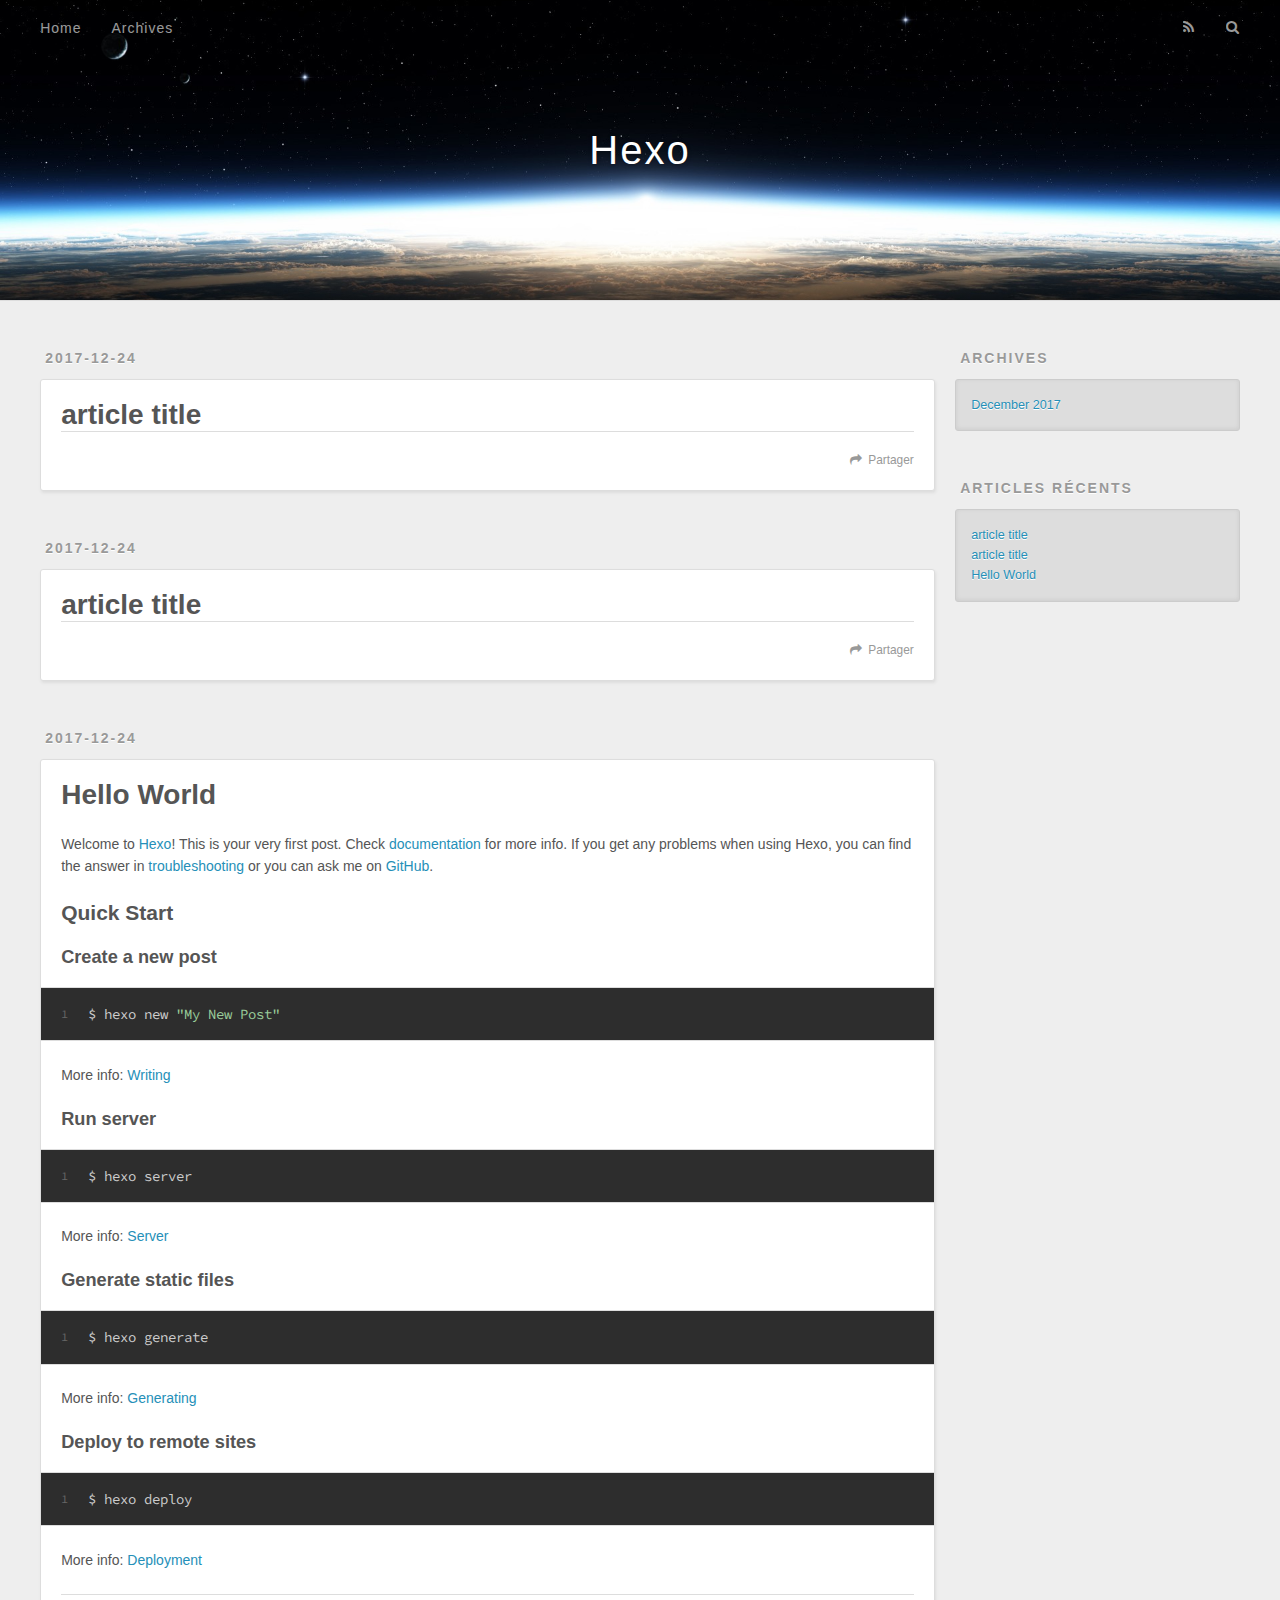
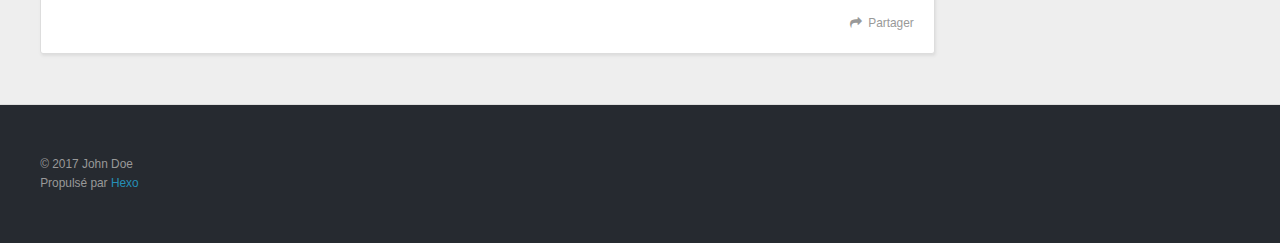
==== commit 62787f01: "Site updated: 2017-12-24 20:38:27" ====
--- a/index.html
+++ b/index.html
@@ -48,9 +48,9 @@
       </nav>
       <nav id="sub-nav">
         
-          <a id="nav-rss-link" class="nav-icon" href="/atom.xml" title="RSS Feed"></a>
-        
-        <a id="nav-search-btn" class="nav-icon" title="Search"></a>
+          <a id="nav-rss-link" class="nav-icon" href="/atom.xml" title="Flux RSS"></a>
+        
+        <a id="nav-search-btn" class="nav-icon" title="Rechercher"></a>
       </nav>
       <div id="search-form-wrap">
         <form action="//google.com/search" method="get" accept-charset="UTF-8" class="search-form"><input type="search" name="q" class="search-form-input" placeholder="Search"><button type="submit" class="search-form-submit">&#xF002;</button><input type="hidden" name="sitesearch" value="http://yoursite.com"></form>
@@ -87,7 +87,7 @@
       
     </div>
     <footer class="article-footer">
-      <a data-url="http://yoursite.com/2017/12/24/article-title-1/" data-id="cjbkrdvuy0001ict126f0xggq" class="article-share-link">Share</a>
+      <a data-url="http://yoursite.com/2017/12/24/article-title-1/" data-id="cjbkrdvuy0001ict126f0xggq" class="article-share-link">Partager</a>
       
       
     </footer>
@@ -123,7 +123,7 @@
       
     </div>
     <footer class="article-footer">
-      <a data-url="http://yoursite.com/2017/12/24/article-title/" data-id="cjbkrdvur0000ict19ljacdg1" class="article-share-link">Share</a>
+      <a data-url="http://yoursite.com/2017/12/24/article-title/" data-id="cjbkrdvur0000ict19ljacdg1" class="article-share-link">Partager</a>
       
       
     </footer>
@@ -168,7 +168,7 @@
       
     </div>
     <footer class="article-footer">
-      <a data-url="http://yoursite.com/2017/12/24/hello-world/" data-id="cjbkrdvv90002ict1i69a6x9b" class="article-share-link">Share</a>
+      <a data-url="http://yoursite.com/2017/12/24/hello-world/" data-id="cjbkrdvv90002ict1i69a6x9b" class="article-share-link">Partager</a>
       
       
     </footer>
@@ -204,7 +204,7 @@
   
     
   <div class="widget-wrap">
-    <h3 class="widget-title">Recent Posts</h3>
+    <h3 class="widget-title">Articles récents</h3>
     <div class="widget">
       <ul>
         
@@ -233,7 +233,7 @@
   <div class="outer">
     <div id="footer-info" class="inner">
       &copy; 2017 John Doe<br>
-      Powered by <a href="http://hexo.io/" target="_blank">Hexo</a>
+      Propulsé par <a href="http://hexo.io/" target="_blank">Hexo</a>
     </div>
   </div>
 </footer>
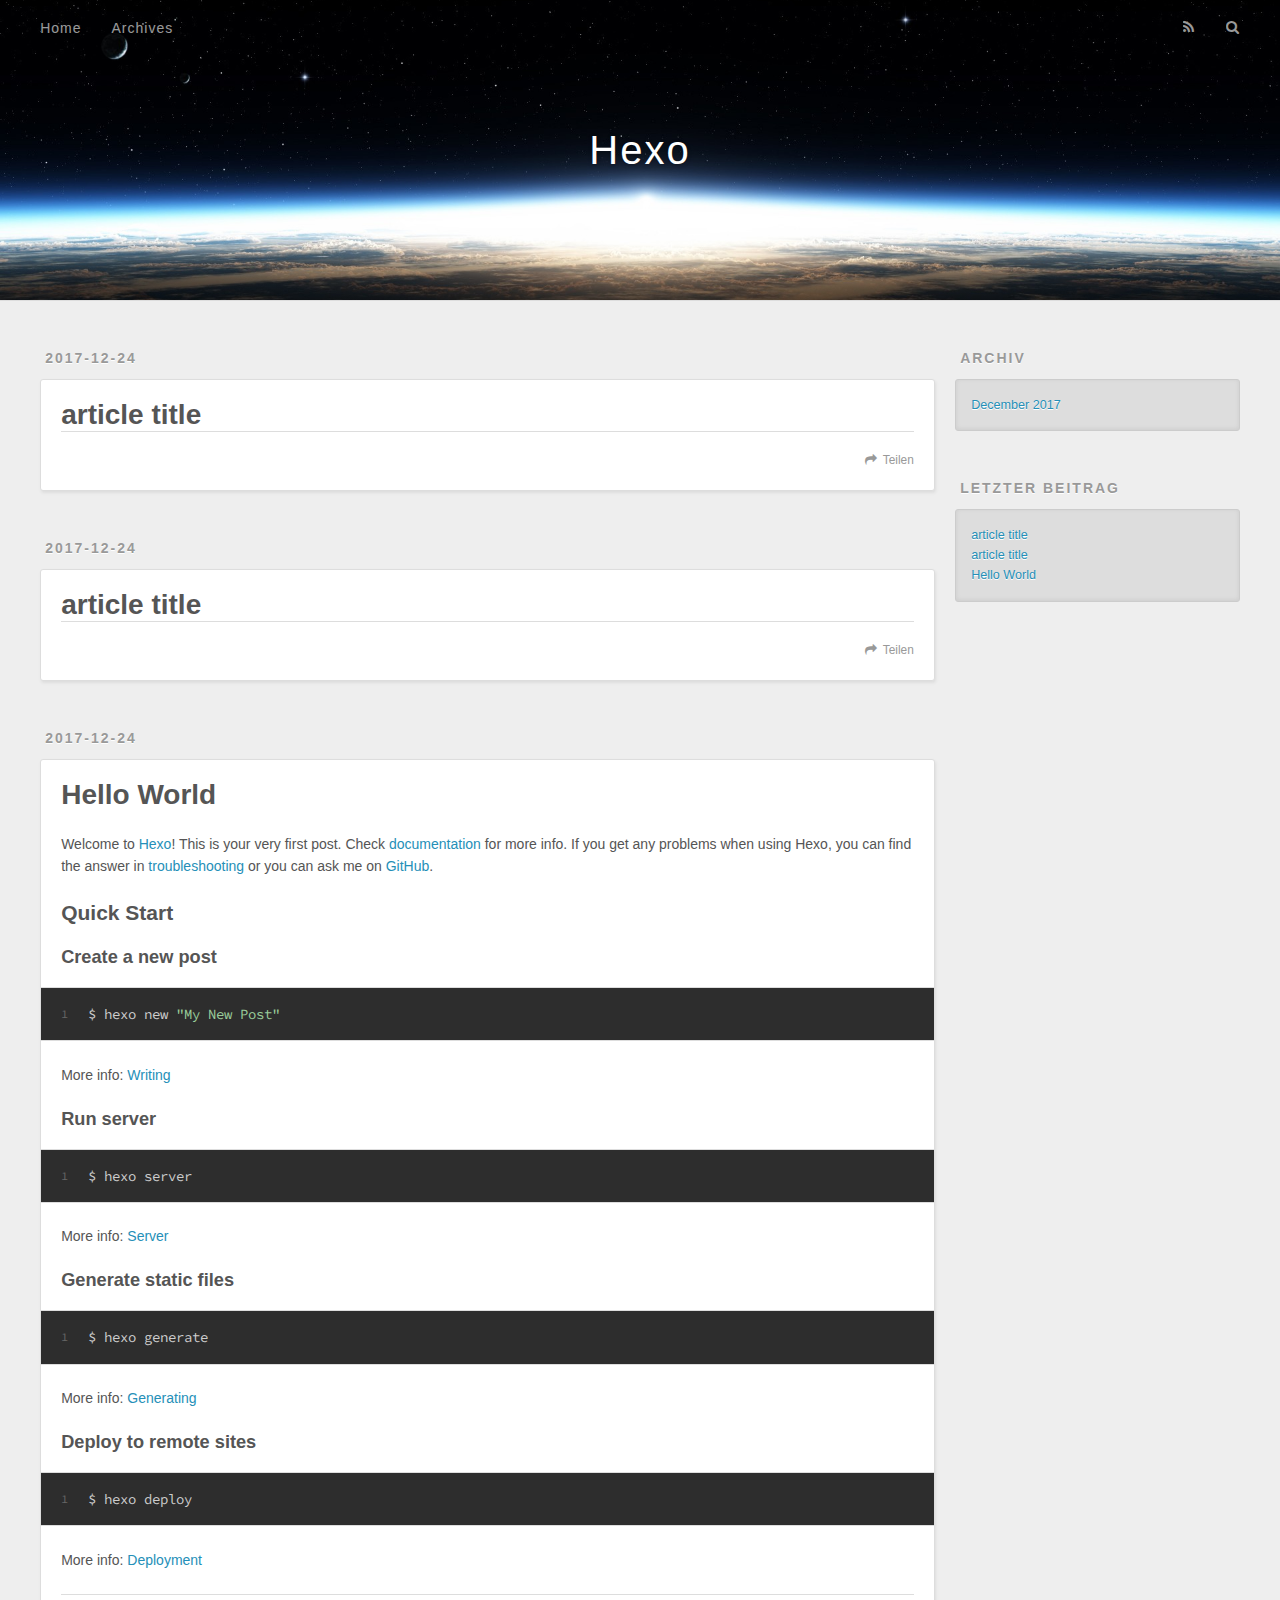
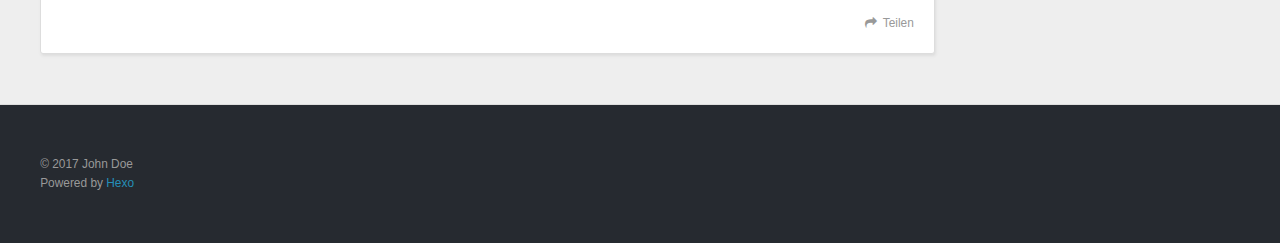
==== commit bb9fadd4: "Site updated: 2017-12-24 20:38:46" ====
--- a/index.html
+++ b/index.html
@@ -48,9 +48,9 @@
       </nav>
       <nav id="sub-nav">
         
-          <a id="nav-rss-link" class="nav-icon" href="/atom.xml" title="Flux RSS"></a>
-        
-        <a id="nav-search-btn" class="nav-icon" title="Rechercher"></a>
+          <a id="nav-rss-link" class="nav-icon" href="/atom.xml" title="RSS Feed"></a>
+        
+        <a id="nav-search-btn" class="nav-icon" title="Suche"></a>
       </nav>
       <div id="search-form-wrap">
         <form action="//google.com/search" method="get" accept-charset="UTF-8" class="search-form"><input type="search" name="q" class="search-form-input" placeholder="Search"><button type="submit" class="search-form-submit">&#xF002;</button><input type="hidden" name="sitesearch" value="http://yoursite.com"></form>
@@ -87,7 +87,7 @@
       
     </div>
     <footer class="article-footer">
-      <a data-url="http://yoursite.com/2017/12/24/article-title-1/" data-id="cjbkrdvuy0001ict126f0xggq" class="article-share-link">Partager</a>
+      <a data-url="http://yoursite.com/2017/12/24/article-title-1/" data-id="cjbkrdvuy0001ict126f0xggq" class="article-share-link">Teilen</a>
       
       
     </footer>
@@ -123,7 +123,7 @@
       
     </div>
     <footer class="article-footer">
-      <a data-url="http://yoursite.com/2017/12/24/article-title/" data-id="cjbkrdvur0000ict19ljacdg1" class="article-share-link">Partager</a>
+      <a data-url="http://yoursite.com/2017/12/24/article-title/" data-id="cjbkrdvur0000ict19ljacdg1" class="article-share-link">Teilen</a>
       
       
     </footer>
@@ -168,7 +168,7 @@
       
     </div>
     <footer class="article-footer">
-      <a data-url="http://yoursite.com/2017/12/24/hello-world/" data-id="cjbkrdvv90002ict1i69a6x9b" class="article-share-link">Partager</a>
+      <a data-url="http://yoursite.com/2017/12/24/hello-world/" data-id="cjbkrdvv90002ict1i69a6x9b" class="article-share-link">Teilen</a>
       
       
     </footer>
@@ -194,7 +194,7 @@
   
     
   <div class="widget-wrap">
-    <h3 class="widget-title">Archives</h3>
+    <h3 class="widget-title">Archiv</h3>
     <div class="widget">
       <ul class="archive-list"><li class="archive-list-item"><a class="archive-list-link" href="/archives/2017/12/">December 2017</a></li></ul>
     </div>
@@ -204,7 +204,7 @@
   
     
   <div class="widget-wrap">
-    <h3 class="widget-title">Articles récents</h3>
+    <h3 class="widget-title">letzter Beitrag</h3>
     <div class="widget">
       <ul>
         
@@ -233,7 +233,7 @@
   <div class="outer">
     <div id="footer-info" class="inner">
       &copy; 2017 John Doe<br>
-      Propulsé par <a href="http://hexo.io/" target="_blank">Hexo</a>
+      Powered by <a href="http://hexo.io/" target="_blank">Hexo</a>
     </div>
   </div>
 </footer>
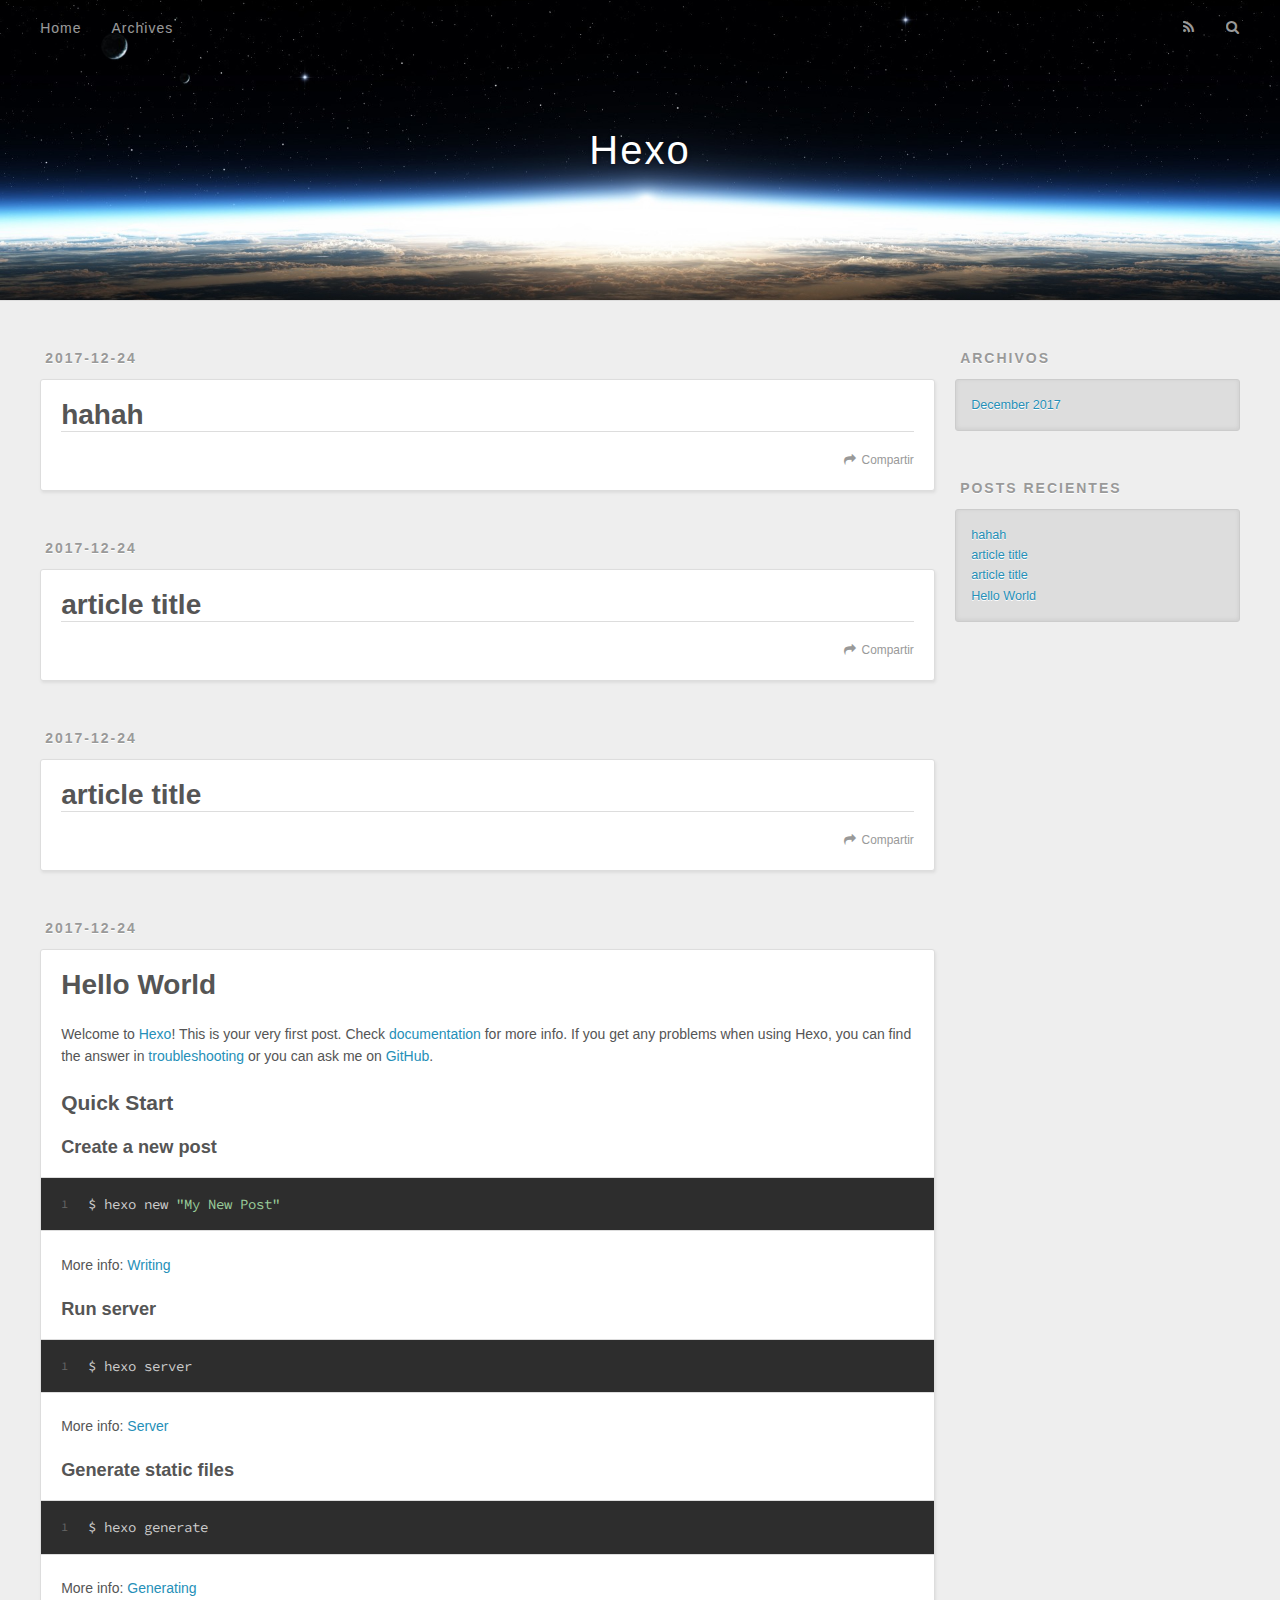
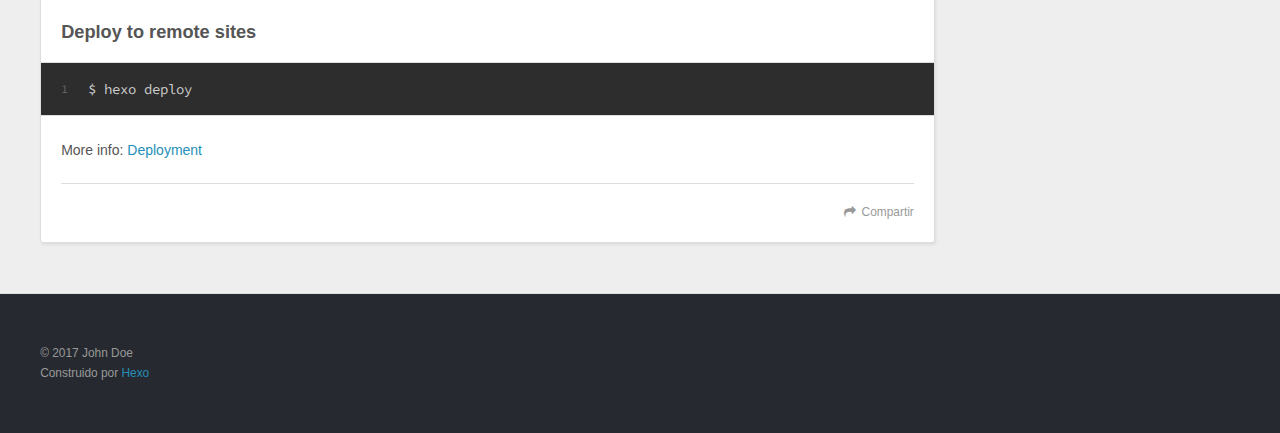
==== commit 407c0ac7: "Site updated: 2017-12-24 20:39:37" ====
--- a/index.html
+++ b/index.html
@@ -48,9 +48,9 @@
       </nav>
       <nav id="sub-nav">
         
-          <a id="nav-rss-link" class="nav-icon" href="/atom.xml" title="RSS Feed"></a>
-        
-        <a id="nav-search-btn" class="nav-icon" title="Suche"></a>
+          <a id="nav-rss-link" class="nav-icon" href="/atom.xml" title="RSS"></a>
+        
+        <a id="nav-search-btn" class="nav-icon" title="Buscar"></a>
       </nav>
       <div id="search-form-wrap">
         <form action="//google.com/search" method="get" accept-charset="UTF-8" class="search-form"><input type="search" name="q" class="search-form-input" placeholder="Search"><button type="submit" class="search-form-submit">&#xF002;</button><input type="hidden" name="sitesearch" value="http://yoursite.com"></form>
@@ -60,6 +60,42 @@
 </header>
       <div class="outer">
         <section id="main">
+  
+    <article id="post-hahah" class="article article-type-post" itemscope itemprop="blogPost">
+  <div class="article-meta">
+    <a href="/2017/12/24/hahah/" class="article-date">
+  <time datetime="2017-12-24T12:39:26.000Z" itemprop="datePublished">2017-12-24</time>
+</a>
+    
+  </div>
+  <div class="article-inner">
+    
+    
+      <header class="article-header">
+        
+  
+    <h1 itemprop="name">
+      <a class="article-title" href="/2017/12/24/hahah/">hahah</a>
+    </h1>
+  
+
+      </header>
+    
+    <div class="article-entry" itemprop="articleBody">
+      
+        
+      
+    </div>
+    <footer class="article-footer">
+      <a data-url="http://yoursite.com/2017/12/24/hahah/" data-id="cjbkrgq0w000214t13d2ub6ol" class="article-share-link">Compartir</a>
+      
+      
+    </footer>
+  </div>
+  
+</article>
+
+
   
     <article id="post-article-title-1" class="article article-type-post" itemscope itemprop="blogPost">
   <div class="article-meta">
@@ -87,7 +123,7 @@
       
     </div>
     <footer class="article-footer">
-      <a data-url="http://yoursite.com/2017/12/24/article-title-1/" data-id="cjbkrdvuy0001ict126f0xggq" class="article-share-link">Teilen</a>
+      <a data-url="http://yoursite.com/2017/12/24/article-title-1/" data-id="cjbkrgq0k000014t1irxrnezk" class="article-share-link">Compartir</a>
       
       
     </footer>
@@ -123,7 +159,7 @@
       
     </div>
     <footer class="article-footer">
-      <a data-url="http://yoursite.com/2017/12/24/article-title/" data-id="cjbkrdvur0000ict19ljacdg1" class="article-share-link">Teilen</a>
+      <a data-url="http://yoursite.com/2017/12/24/article-title/" data-id="cjbkrgq0r000114t1sbuj6n2t" class="article-share-link">Compartir</a>
       
       
     </footer>
@@ -168,7 +204,7 @@
       
     </div>
     <footer class="article-footer">
-      <a data-url="http://yoursite.com/2017/12/24/hello-world/" data-id="cjbkrdvv90002ict1i69a6x9b" class="article-share-link">Teilen</a>
+      <a data-url="http://yoursite.com/2017/12/24/hello-world/" data-id="cjbkrgq18000314t1xqd8en5l" class="article-share-link">Compartir</a>
       
       
     </footer>
@@ -194,7 +230,7 @@
   
     
   <div class="widget-wrap">
-    <h3 class="widget-title">Archiv</h3>
+    <h3 class="widget-title">Archivos</h3>
     <div class="widget">
       <ul class="archive-list"><li class="archive-list-item"><a class="archive-list-link" href="/archives/2017/12/">December 2017</a></li></ul>
     </div>
@@ -204,9 +240,13 @@
   
     
   <div class="widget-wrap">
-    <h3 class="widget-title">letzter Beitrag</h3>
+    <h3 class="widget-title">Posts recientes</h3>
     <div class="widget">
       <ul>
+        
+          <li>
+            <a href="/2017/12/24/hahah/">hahah</a>
+          </li>
         
           <li>
             <a href="/2017/12/24/article-title-1/">article title</a>
@@ -233,7 +273,7 @@
   <div class="outer">
     <div id="footer-info" class="inner">
       &copy; 2017 John Doe<br>
-      Powered by <a href="http://hexo.io/" target="_blank">Hexo</a>
+      Construido por <a href="http://hexo.io/" target="_blank">Hexo</a>
     </div>
   </div>
 </footer>
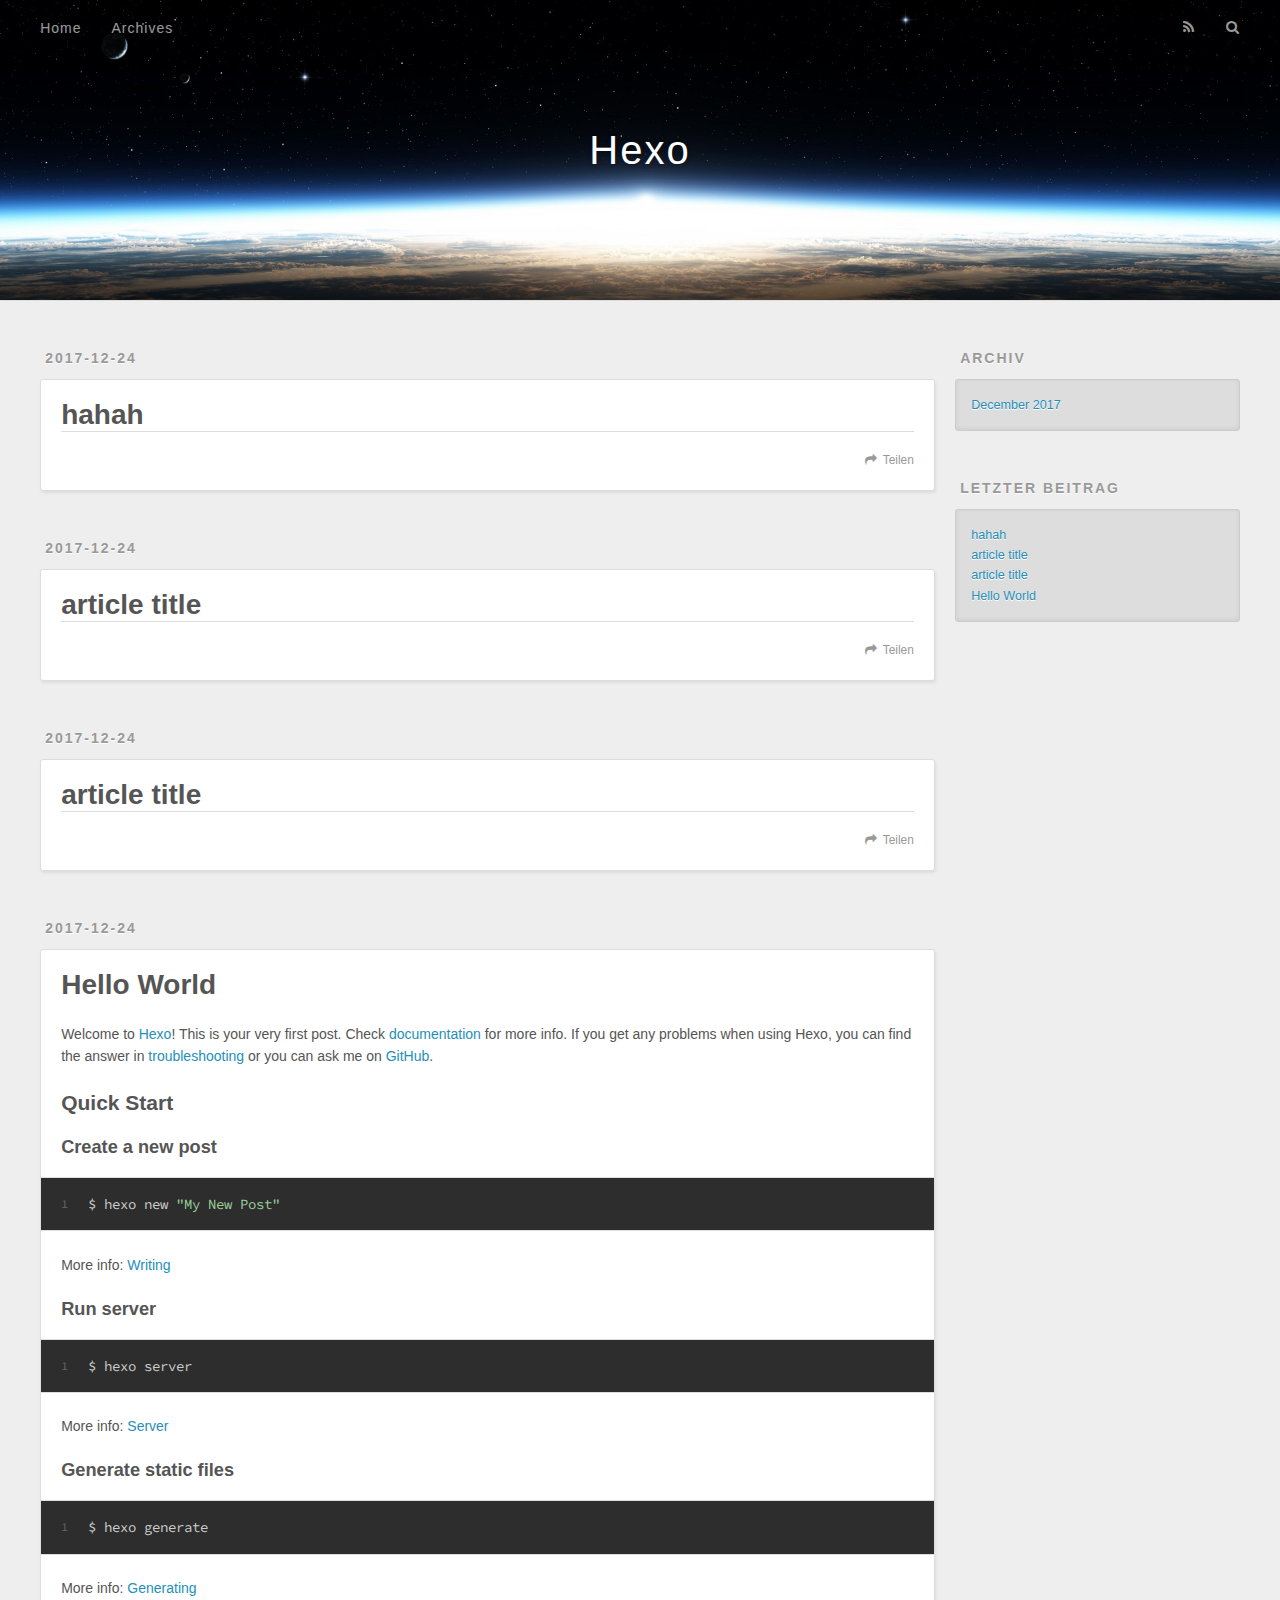
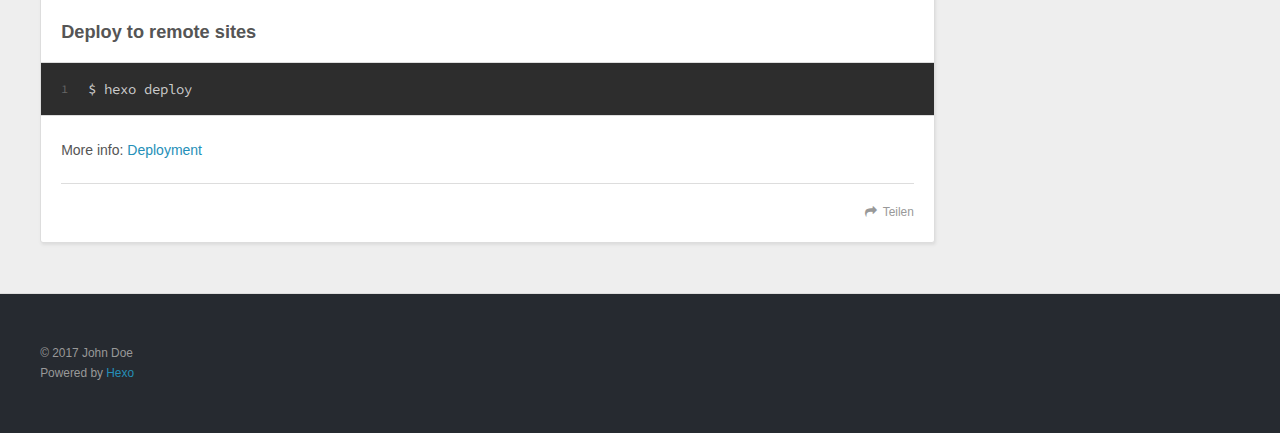
==== commit 05f3c819: "Site updated: 2017-12-24 20:42:18" ====
--- a/index.html
+++ b/index.html
@@ -48,9 +48,9 @@
       </nav>
       <nav id="sub-nav">
         
-          <a id="nav-rss-link" class="nav-icon" href="/atom.xml" title="RSS"></a>
-        
-        <a id="nav-search-btn" class="nav-icon" title="Buscar"></a>
+          <a id="nav-rss-link" class="nav-icon" href="/atom.xml" title="RSS Feed"></a>
+        
+        <a id="nav-search-btn" class="nav-icon" title="Suche"></a>
       </nav>
       <div id="search-form-wrap">
         <form action="//google.com/search" method="get" accept-charset="UTF-8" class="search-form"><input type="search" name="q" class="search-form-input" placeholder="Search"><button type="submit" class="search-form-submit">&#xF002;</button><input type="hidden" name="sitesearch" value="http://yoursite.com"></form>
@@ -87,7 +87,7 @@
       
     </div>
     <footer class="article-footer">
-      <a data-url="http://yoursite.com/2017/12/24/hahah/" data-id="cjbkrgq0w000214t13d2ub6ol" class="article-share-link">Compartir</a>
+      <a data-url="http://yoursite.com/2017/12/24/hahah/" data-id="cjbkrgq0w000214t13d2ub6ol" class="article-share-link">Teilen</a>
       
       
     </footer>
@@ -123,7 +123,7 @@
       
     </div>
     <footer class="article-footer">
-      <a data-url="http://yoursite.com/2017/12/24/article-title-1/" data-id="cjbkrgq0k000014t1irxrnezk" class="article-share-link">Compartir</a>
+      <a data-url="http://yoursite.com/2017/12/24/article-title-1/" data-id="cjbkrgq0k000014t1irxrnezk" class="article-share-link">Teilen</a>
       
       
     </footer>
@@ -159,7 +159,7 @@
       
     </div>
     <footer class="article-footer">
-      <a data-url="http://yoursite.com/2017/12/24/article-title/" data-id="cjbkrgq0r000114t1sbuj6n2t" class="article-share-link">Compartir</a>
+      <a data-url="http://yoursite.com/2017/12/24/article-title/" data-id="cjbkrgq0r000114t1sbuj6n2t" class="article-share-link">Teilen</a>
       
       
     </footer>
@@ -204,7 +204,7 @@
       
     </div>
     <footer class="article-footer">
-      <a data-url="http://yoursite.com/2017/12/24/hello-world/" data-id="cjbkrgq18000314t1xqd8en5l" class="article-share-link">Compartir</a>
+      <a data-url="http://yoursite.com/2017/12/24/hello-world/" data-id="cjbkrgq18000314t1xqd8en5l" class="article-share-link">Teilen</a>
       
       
     </footer>
@@ -230,7 +230,7 @@
   
     
   <div class="widget-wrap">
-    <h3 class="widget-title">Archivos</h3>
+    <h3 class="widget-title">Archiv</h3>
     <div class="widget">
       <ul class="archive-list"><li class="archive-list-item"><a class="archive-list-link" href="/archives/2017/12/">December 2017</a></li></ul>
     </div>
@@ -240,7 +240,7 @@
   
     
   <div class="widget-wrap">
-    <h3 class="widget-title">Posts recientes</h3>
+    <h3 class="widget-title">letzter Beitrag</h3>
     <div class="widget">
       <ul>
         
@@ -273,7 +273,7 @@
   <div class="outer">
     <div id="footer-info" class="inner">
       &copy; 2017 John Doe<br>
-      Construido por <a href="http://hexo.io/" target="_blank">Hexo</a>
+      Powered by <a href="http://hexo.io/" target="_blank">Hexo</a>
     </div>
   </div>
 </footer>
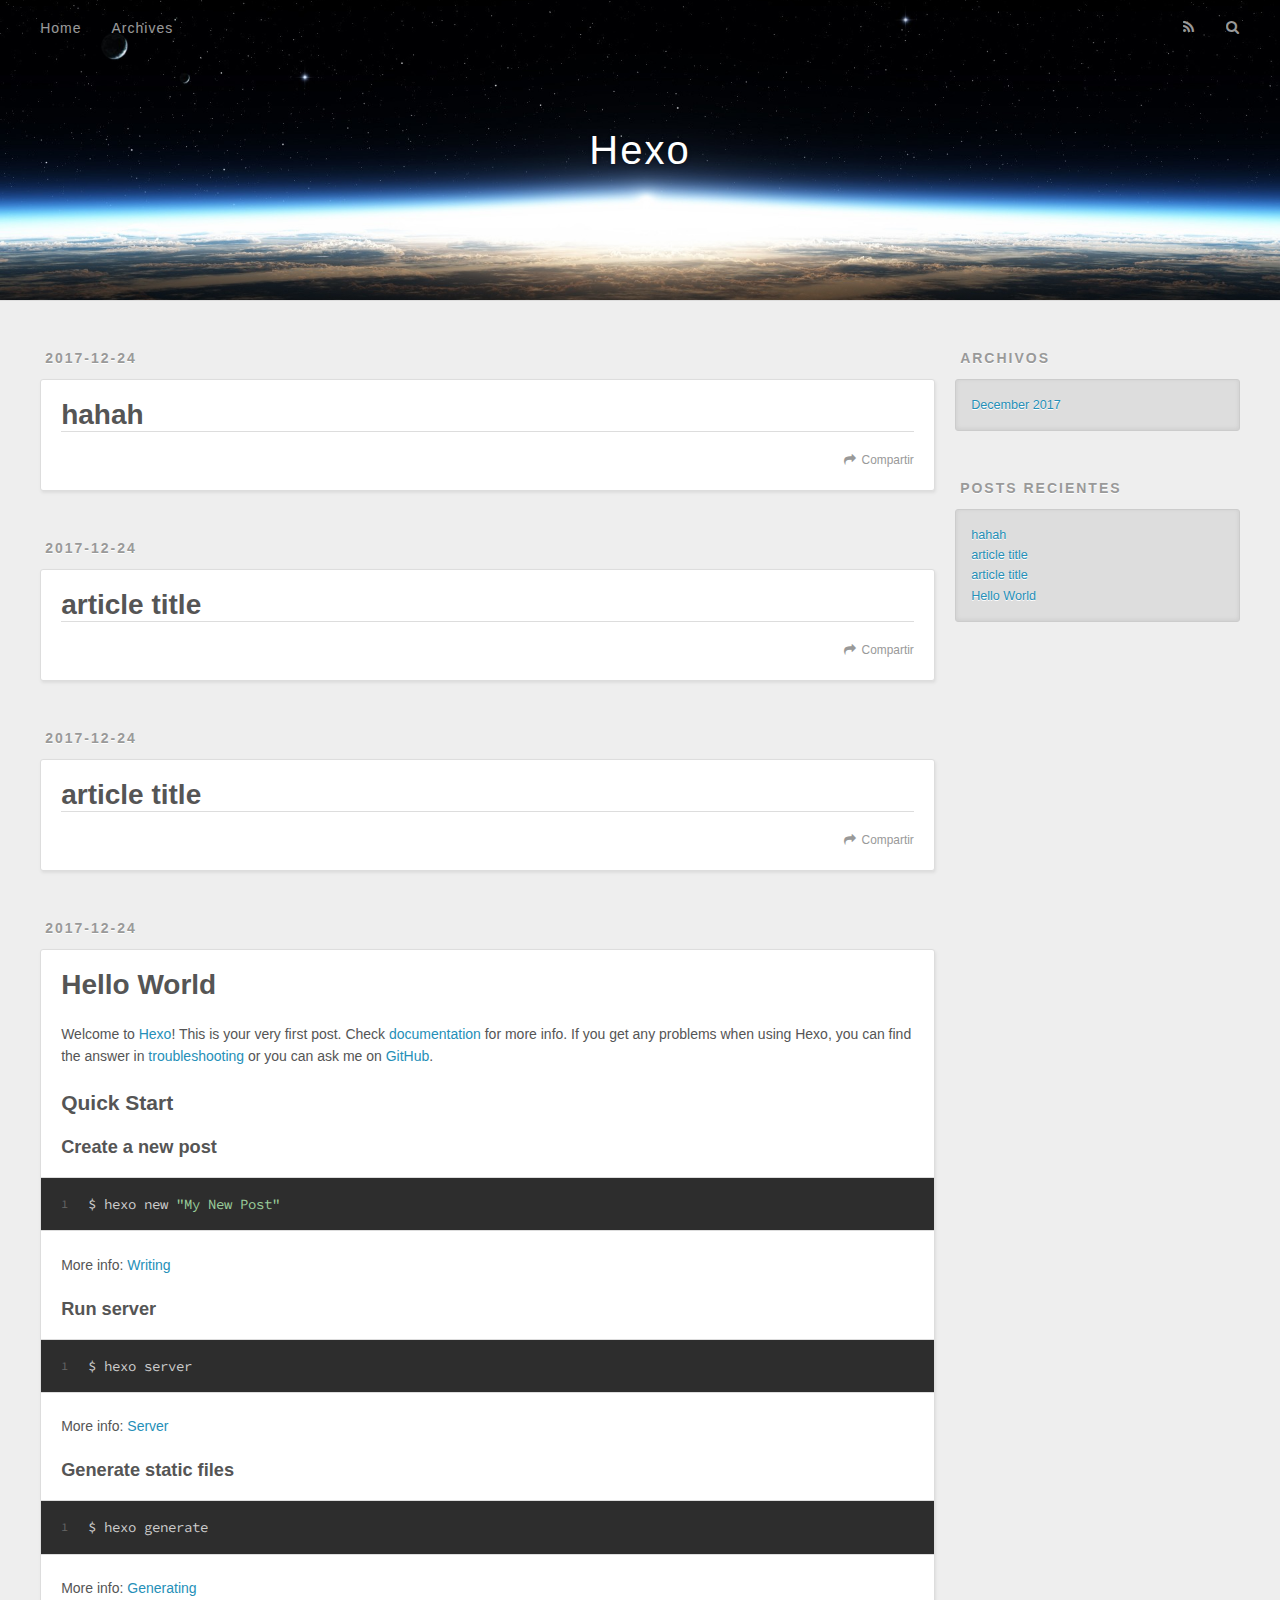
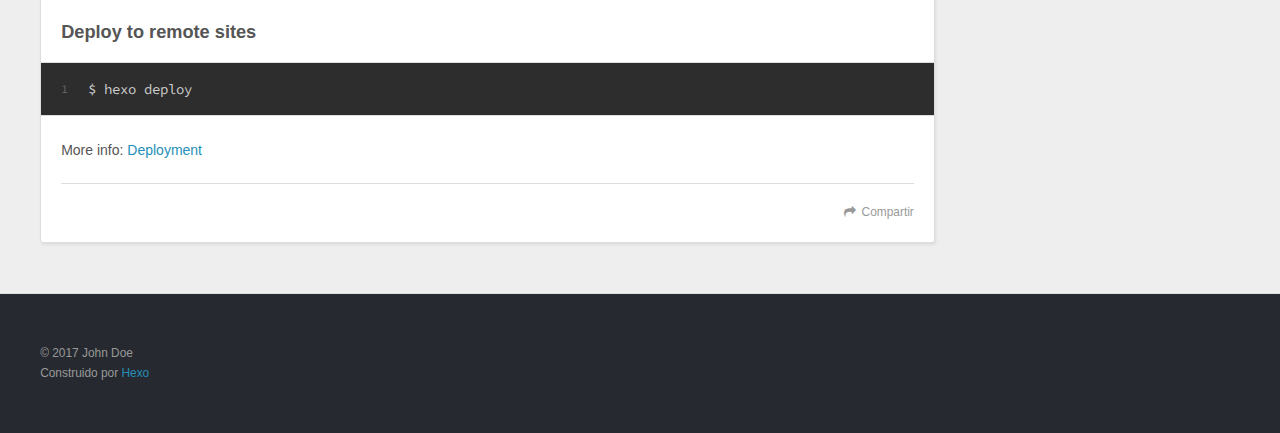
==== commit 5af9f938: "Site updated: 2017-12-24 20:47:19" ====
--- a/index.html
+++ b/index.html
@@ -48,9 +48,9 @@
       </nav>
       <nav id="sub-nav">
         
-          <a id="nav-rss-link" class="nav-icon" href="/atom.xml" title="RSS Feed"></a>
-        
-        <a id="nav-search-btn" class="nav-icon" title="Suche"></a>
+          <a id="nav-rss-link" class="nav-icon" href="/atom.xml" title="RSS"></a>
+        
+        <a id="nav-search-btn" class="nav-icon" title="Buscar"></a>
       </nav>
       <div id="search-form-wrap">
         <form action="//google.com/search" method="get" accept-charset="UTF-8" class="search-form"><input type="search" name="q" class="search-form-input" placeholder="Search"><button type="submit" class="search-form-submit">&#xF002;</button><input type="hidden" name="sitesearch" value="http://yoursite.com"></form>
@@ -87,7 +87,7 @@
       
     </div>
     <footer class="article-footer">
-      <a data-url="http://yoursite.com/2017/12/24/hahah/" data-id="cjbkrgq0w000214t13d2ub6ol" class="article-share-link">Teilen</a>
+      <a data-url="http://yoursite.com/2017/12/24/hahah/" data-id="cjbkrgq0w000214t13d2ub6ol" class="article-share-link">Compartir</a>
       
       
     </footer>
@@ -123,7 +123,7 @@
       
     </div>
     <footer class="article-footer">
-      <a data-url="http://yoursite.com/2017/12/24/article-title-1/" data-id="cjbkrgq0k000014t1irxrnezk" class="article-share-link">Teilen</a>
+      <a data-url="http://yoursite.com/2017/12/24/article-title-1/" data-id="cjbkrgq0k000014t1irxrnezk" class="article-share-link">Compartir</a>
       
       
     </footer>
@@ -159,7 +159,7 @@
       
     </div>
     <footer class="article-footer">
-      <a data-url="http://yoursite.com/2017/12/24/article-title/" data-id="cjbkrgq0r000114t1sbuj6n2t" class="article-share-link">Teilen</a>
+      <a data-url="http://yoursite.com/2017/12/24/article-title/" data-id="cjbkrgq0r000114t1sbuj6n2t" class="article-share-link">Compartir</a>
       
       
     </footer>
@@ -204,7 +204,7 @@
       
     </div>
     <footer class="article-footer">
-      <a data-url="http://yoursite.com/2017/12/24/hello-world/" data-id="cjbkrgq18000314t1xqd8en5l" class="article-share-link">Teilen</a>
+      <a data-url="http://yoursite.com/2017/12/24/hello-world/" data-id="cjbkrgq18000314t1xqd8en5l" class="article-share-link">Compartir</a>
       
       
     </footer>
@@ -230,7 +230,7 @@
   
     
   <div class="widget-wrap">
-    <h3 class="widget-title">Archiv</h3>
+    <h3 class="widget-title">Archivos</h3>
     <div class="widget">
       <ul class="archive-list"><li class="archive-list-item"><a class="archive-list-link" href="/archives/2017/12/">December 2017</a></li></ul>
     </div>
@@ -240,7 +240,7 @@
   
     
   <div class="widget-wrap">
-    <h3 class="widget-title">letzter Beitrag</h3>
+    <h3 class="widget-title">Posts recientes</h3>
     <div class="widget">
       <ul>
         
@@ -273,7 +273,7 @@
   <div class="outer">
     <div id="footer-info" class="inner">
       &copy; 2017 John Doe<br>
-      Powered by <a href="http://hexo.io/" target="_blank">Hexo</a>
+      Construido por <a href="http://hexo.io/" target="_blank">Hexo</a>
     </div>
   </div>
 </footer>
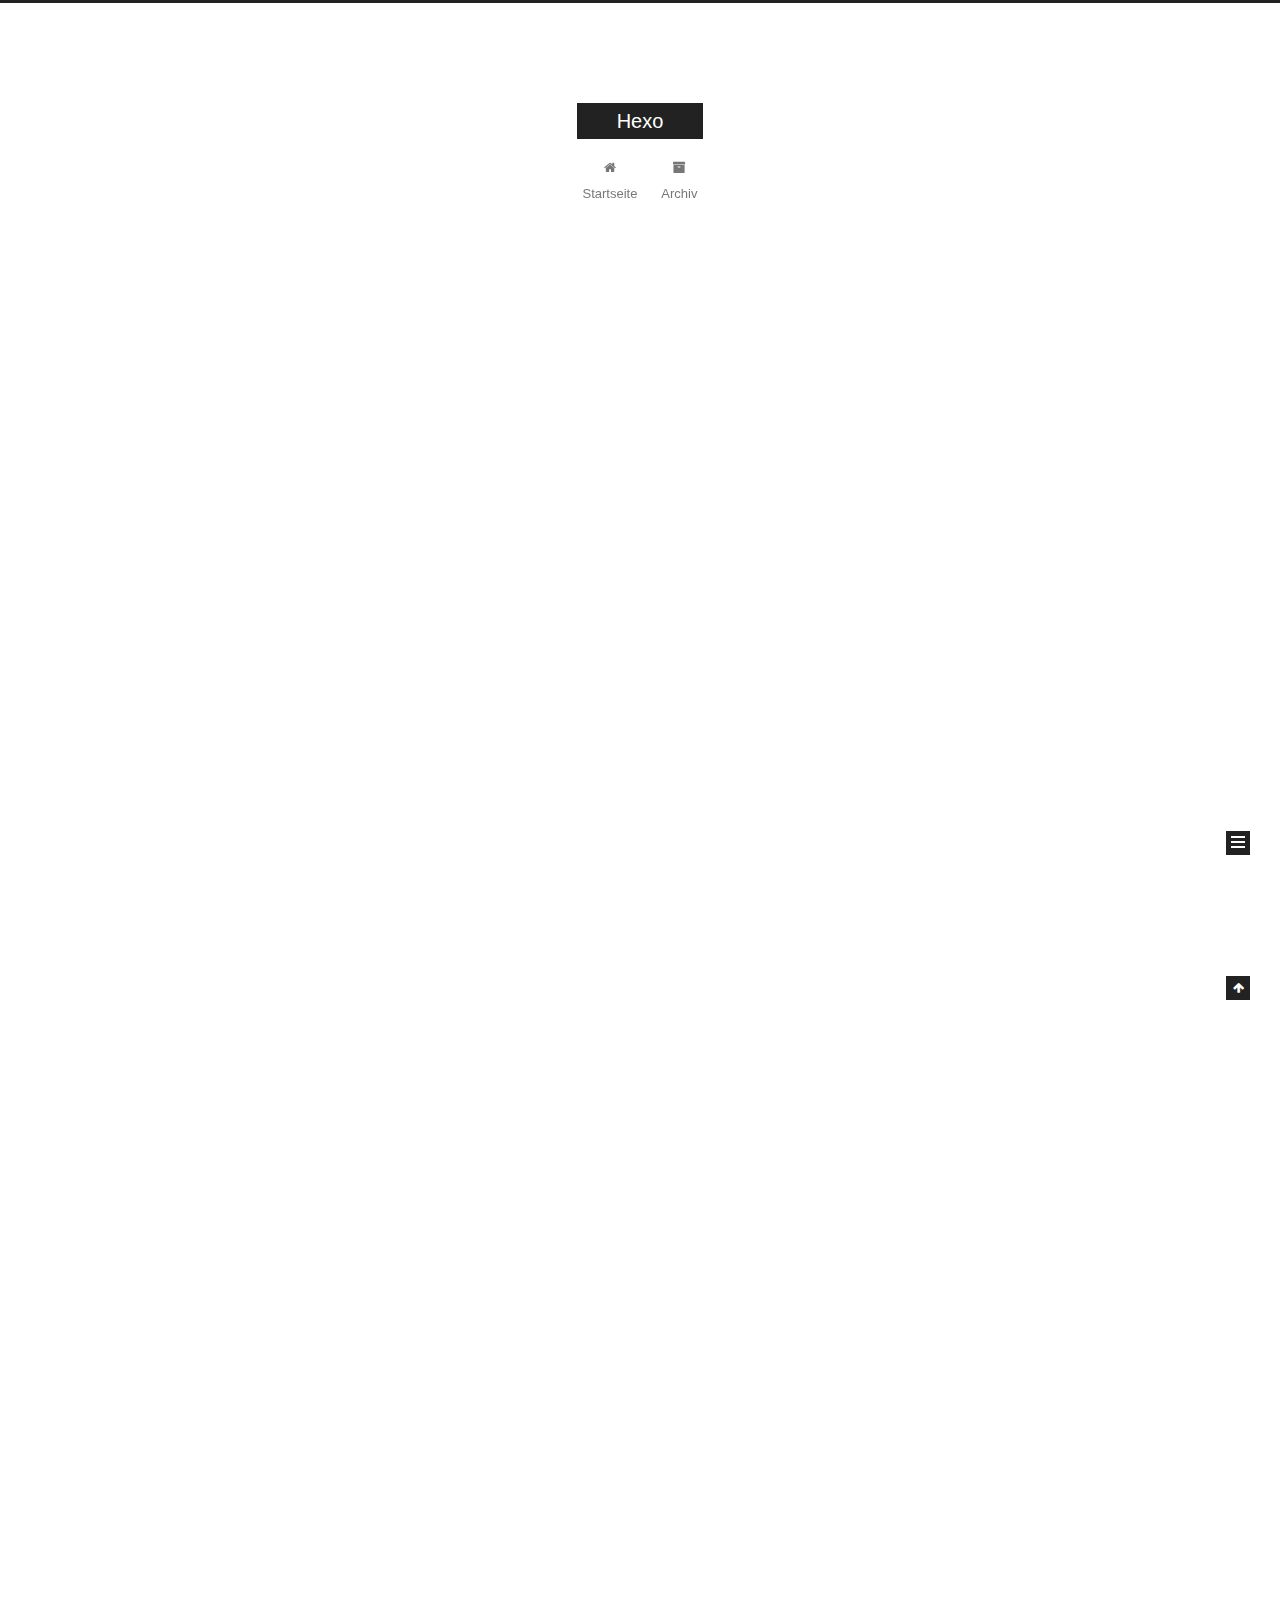
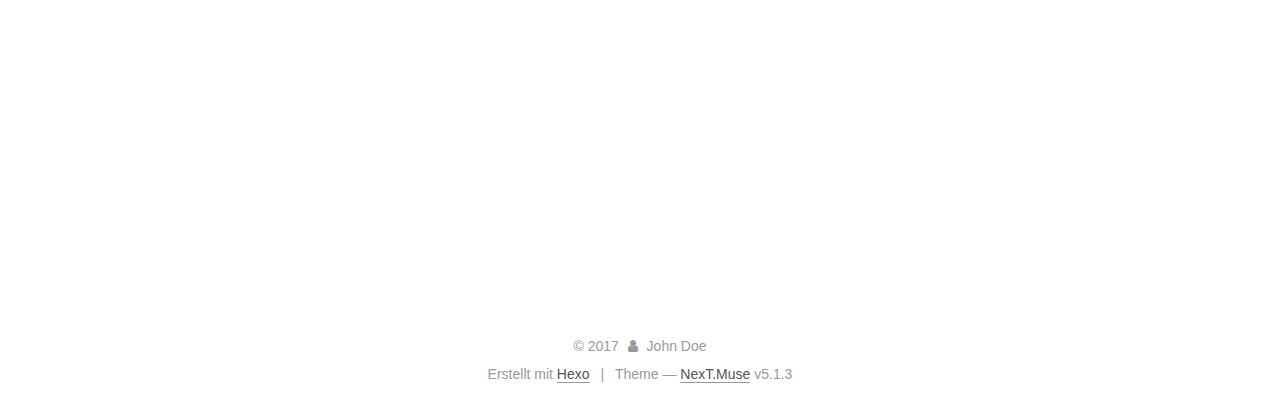
==== commit d82a4cc5: "Site updated: 2017-12-24 21:45:38" ====
--- a/index.html
+++ b/index.html
@@ -1,197 +1,662 @@
 <!DOCTYPE html>
-<html>
+
+
+
+  
+
+
+<html class="theme-next muse use-motion" lang="">
 <head>
-  <meta charset="utf-8">
-  
-
-  
-  <title>Hexo</title>
-  <meta name="viewport" content="width=device-width, initial-scale=1, maximum-scale=1">
-  <meta property="og:type" content="website">
+  <meta charset="UTF-8"/>
+<meta http-equiv="X-UA-Compatible" content="IE=edge" />
+<meta name="viewport" content="width=device-width, initial-scale=1, maximum-scale=1"/>
+<meta name="theme-color" content="#222">
+
+
+
+
+
+
+
+
+
+<meta http-equiv="Cache-Control" content="no-transform" />
+<meta http-equiv="Cache-Control" content="no-siteapp" />
+
+
+
+
+
+
+
+
+
+
+
+
+
+
+
+
+  
+  
+  <link href="/lib/fancybox/source/jquery.fancybox.css?v=2.1.5" rel="stylesheet" type="text/css" />
+
+
+
+
+
+
+
+<link href="/lib/font-awesome/css/font-awesome.min.css?v=4.6.2" rel="stylesheet" type="text/css" />
+
+<link href="/css/main.css?v=5.1.3" rel="stylesheet" type="text/css" />
+
+
+  <link rel="apple-touch-icon" sizes="180x180" href="/images/apple-touch-icon-next.png?v=5.1.3">
+
+
+  <link rel="icon" type="image/png" sizes="32x32" href="/images/favicon-32x32-next.png?v=5.1.3">
+
+
+  <link rel="icon" type="image/png" sizes="16x16" href="/images/favicon-16x16-next.png?v=5.1.3">
+
+
+  <link rel="mask-icon" href="/images/logo.svg?v=5.1.3" color="#222">
+
+
+
+
+
+  <meta name="keywords" content="Hexo, NexT" />
+
+
+
+
+
+
+
+
+
+
+<meta property="og:type" content="website">
 <meta property="og:title" content="Hexo">
 <meta property="og:url" content="http://yoursite.com/index.html">
 <meta property="og:site_name" content="Hexo">
 <meta name="twitter:card" content="summary">
 <meta name="twitter:title" content="Hexo">
-  
-    <link rel="alternate" href="/atom.xml" title="Hexo" type="application/atom+xml">
-  
-  
-    <link rel="icon" href="/favicon.png">
-  
-  
-    <link href="//fonts.googleapis.com/css?family=Source+Code+Pro" rel="stylesheet" type="text/css">
-  
-  <link rel="stylesheet" href="/css/style.css">
+
+
+
+<script type="text/javascript" id="hexo.configurations">
+  var NexT = window.NexT || {};
+  var CONFIG = {
+    root: '/',
+    scheme: 'Muse',
+    version: '5.1.3',
+    sidebar: {"position":"left","display":"post","offset":12,"b2t":false,"scrollpercent":false,"onmobile":false},
+    fancybox: true,
+    tabs: true,
+    motion: {"enable":true,"async":false,"transition":{"post_block":"fadeIn","post_header":"slideDownIn","post_body":"slideDownIn","coll_header":"slideLeftIn","sidebar":"slideUpIn"}},
+    duoshuo: {
+      userId: '0',
+      author: 'Author'
+    },
+    algolia: {
+      applicationID: '',
+      apiKey: '',
+      indexName: '',
+      hits: {"per_page":10},
+      labels: {"input_placeholder":"Search for Posts","hits_empty":"We didn't find any results for the search: ${query}","hits_stats":"${hits} results found in ${time} ms"}
+    }
+  };
+</script>
+
+
+
+  <link rel="canonical" href="http://yoursite.com/"/>
+
+
+
+
+
+  <title>Hexo</title>
+  
+
+
+
+
+
+
+
+
 </head>
 
-<body>
-  <div id="container">
-    <div id="wrap">
-      <header id="header">
-  <div id="banner"></div>
-  <div id="header-outer" class="outer">
-    <div id="header-title" class="inner">
-      <h1 id="logo-wrap">
-        <a href="/" id="logo">Hexo</a>
-      </h1>
-      
+<body itemscope itemtype="http://schema.org/WebPage" lang="">
+
+  
+  
+    
+  
+
+  <div class="container sidebar-position-left 
+  page-home">
+    <div class="headband"></div>
+
+    <header id="header" class="header" itemscope itemtype="http://schema.org/WPHeader">
+      <div class="header-inner"><div class="site-brand-wrapper">
+  <div class="site-meta ">
+    
+
+    <div class="custom-logo-site-title">
+      <a href="/"  class="brand" rel="start">
+        <span class="logo-line-before"><i></i></span>
+        <span class="site-title">Hexo</span>
+        <span class="logo-line-after"><i></i></span>
+      </a>
     </div>
-    <div id="header-inner" class="inner">
-      <nav id="main-nav">
-        <a id="main-nav-toggle" class="nav-icon"></a>
-        
-          <a class="main-nav-link" href="/">Home</a>
-        
-          <a class="main-nav-link" href="/archives">Archives</a>
-        
-      </nav>
-      <nav id="sub-nav">
-        
-          <a id="nav-rss-link" class="nav-icon" href="/atom.xml" title="RSS"></a>
-        
-        <a id="nav-search-btn" class="nav-icon" title="Buscar"></a>
-      </nav>
-      <div id="search-form-wrap">
-        <form action="//google.com/search" method="get" accept-charset="UTF-8" class="search-form"><input type="search" name="q" class="search-form-input" placeholder="Search"><button type="submit" class="search-form-submit">&#xF002;</button><input type="hidden" name="sitesearch" value="http://yoursite.com"></form>
-      </div>
+      
+        <p class="site-subtitle"></p>
+      
+  </div>
+
+  <div class="site-nav-toggle">
+    <button>
+      <span class="btn-bar"></span>
+      <span class="btn-bar"></span>
+      <span class="btn-bar"></span>
+    </button>
+  </div>
+</div>
+
+<nav class="site-nav">
+  
+
+  
+    <ul id="menu" class="menu">
+      
+        
+        <li class="menu-item menu-item-home">
+          <a href="/" rel="section">
+            
+              <i class="menu-item-icon fa fa-fw fa-home"></i> <br />
+            
+            Startseite
+          </a>
+        </li>
+      
+        
+        <li class="menu-item menu-item-archives">
+          <a href="/archives/" rel="section">
+            
+              <i class="menu-item-icon fa fa-fw fa-archive"></i> <br />
+            
+            Archiv
+          </a>
+        </li>
+      
+
+      
+    </ul>
+  
+
+  
+</nav>
+
+
+
+ </div>
+    </header>
+
+    <main id="main" class="main">
+      <div class="main-inner">
+        <div class="content-wrap">
+          <div id="content" class="content">
+            
+  <section id="posts" class="posts-expand">
+    
+      
+
+  
+
+  
+  
+  
+
+  <article class="post post-type-normal" itemscope itemtype="http://schema.org/Article">
+  
+  
+  
+  <div class="post-block">
+    <link itemprop="mainEntityOfPage" href="http://yoursite.com/2017/12/24/hahah/">
+
+    <span hidden itemprop="author" itemscope itemtype="http://schema.org/Person">
+      <meta itemprop="name" content="John Doe">
+      <meta itemprop="description" content="">
+      <meta itemprop="image" content="/images/avatar.gif">
+    </span>
+
+    <span hidden itemprop="publisher" itemscope itemtype="http://schema.org/Organization">
+      <meta itemprop="name" content="Hexo">
+    </span>
+
+    
+      <header class="post-header">
+
+        
+        
+          <h1 class="post-title" itemprop="name headline">
+                
+                <a class="post-title-link" href="/2017/12/24/hahah/" itemprop="url">hahah</a></h1>
+        
+
+        <div class="post-meta">
+          <span class="post-time">
+            
+              <span class="post-meta-item-icon">
+                <i class="fa fa-calendar-o"></i>
+              </span>
+              
+                <span class="post-meta-item-text">Veröffentlicht am</span>
+              
+              <time title="Post created" itemprop="dateCreated datePublished" datetime="2017-12-24T20:39:26+08:00">
+                2017-12-24
+              </time>
+            
+
+            
+
+            
+          </span>
+
+          
+
+          
+            
+          
+
+          
+          
+
+          
+
+          
+
+          
+
+        </div>
+      </header>
+    
+
+    
+    
+    
+    <div class="post-body" itemprop="articleBody">
+
+      
+      
+
+      
+        
+          
+            
+          
+        
+      
     </div>
-  </div>
-</header>
-      <div class="outer">
-        <section id="main">
-  
-    <article id="post-hahah" class="article article-type-post" itemscope itemprop="blogPost">
-  <div class="article-meta">
-    <a href="/2017/12/24/hahah/" class="article-date">
-  <time datetime="2017-12-24T12:39:26.000Z" itemprop="datePublished">2017-12-24</time>
-</a>
-    
-  </div>
-  <div class="article-inner">
-    
-    
-      <header class="article-header">
-        
-  
-    <h1 itemprop="name">
-      <a class="article-title" href="/2017/12/24/hahah/">hahah</a>
-    </h1>
-  
-
-      </header>
-    
-    <div class="article-entry" itemprop="articleBody">
-      
-        
-      
-    </div>
-    <footer class="article-footer">
-      <a data-url="http://yoursite.com/2017/12/24/hahah/" data-id="cjbkrgq0w000214t13d2ub6ol" class="article-share-link">Compartir</a>
-      
+    
+    
+    
+
+    
+
+    
+
+    
+
+    <footer class="post-footer">
+      
+
+      
+
+      
+
+      
+      
+        <div class="post-eof"></div>
       
     </footer>
   </div>
   
-</article>
-
-
-  
-    <article id="post-article-title-1" class="article article-type-post" itemscope itemprop="blogPost">
-  <div class="article-meta">
-    <a href="/2017/12/24/article-title-1/" class="article-date">
-  <time datetime="2017-12-24T12:37:04.000Z" itemprop="datePublished">2017-12-24</time>
-</a>
-    
-  </div>
-  <div class="article-inner">
-    
-    
-      <header class="article-header">
-        
-  
-    <h1 itemprop="name">
-      <a class="article-title" href="/2017/12/24/article-title-1/">article title</a>
-    </h1>
-  
-
+  
+  
+  </article>
+
+
+    
+      
+
+  
+
+  
+  
+  
+
+  <article class="post post-type-normal" itemscope itemtype="http://schema.org/Article">
+  
+  
+  
+  <div class="post-block">
+    <link itemprop="mainEntityOfPage" href="http://yoursite.com/2017/12/24/article-title-1/">
+
+    <span hidden itemprop="author" itemscope itemtype="http://schema.org/Person">
+      <meta itemprop="name" content="John Doe">
+      <meta itemprop="description" content="">
+      <meta itemprop="image" content="/images/avatar.gif">
+    </span>
+
+    <span hidden itemprop="publisher" itemscope itemtype="http://schema.org/Organization">
+      <meta itemprop="name" content="Hexo">
+    </span>
+
+    
+      <header class="post-header">
+
+        
+        
+          <h1 class="post-title" itemprop="name headline">
+                
+                <a class="post-title-link" href="/2017/12/24/article-title-1/" itemprop="url">article title</a></h1>
+        
+
+        <div class="post-meta">
+          <span class="post-time">
+            
+              <span class="post-meta-item-icon">
+                <i class="fa fa-calendar-o"></i>
+              </span>
+              
+                <span class="post-meta-item-text">Veröffentlicht am</span>
+              
+              <time title="Post created" itemprop="dateCreated datePublished" datetime="2017-12-24T20:37:04+08:00">
+                2017-12-24
+              </time>
+            
+
+            
+
+            
+          </span>
+
+          
+
+          
+            
+          
+
+          
+          
+
+          
+
+          
+
+          
+
+        </div>
       </header>
     
-    <div class="article-entry" itemprop="articleBody">
-      
+
+    
+    
+    
+    <div class="post-body" itemprop="articleBody">
+
+      
+      
+
+      
+        
+          
+            
+          
         
       
     </div>
-    <footer class="article-footer">
-      <a data-url="http://yoursite.com/2017/12/24/article-title-1/" data-id="cjbkrgq0k000014t1irxrnezk" class="article-share-link">Compartir</a>
-      
+    
+    
+    
+
+    
+
+    
+
+    
+
+    <footer class="post-footer">
+      
+
+      
+
+      
+
+      
+      
+        <div class="post-eof"></div>
       
     </footer>
   </div>
   
-</article>
-
-
-  
-    <article id="post-article-title" class="article article-type-post" itemscope itemprop="blogPost">
-  <div class="article-meta">
-    <a href="/2017/12/24/article-title/" class="article-date">
-  <time datetime="2017-12-24T12:26:38.000Z" itemprop="datePublished">2017-12-24</time>
-</a>
-    
-  </div>
-  <div class="article-inner">
-    
-    
-      <header class="article-header">
-        
-  
-    <h1 itemprop="name">
-      <a class="article-title" href="/2017/12/24/article-title/">article title</a>
-    </h1>
-  
-
+  
+  
+  </article>
+
+
+    
+      
+
+  
+
+  
+  
+  
+
+  <article class="post post-type-normal" itemscope itemtype="http://schema.org/Article">
+  
+  
+  
+  <div class="post-block">
+    <link itemprop="mainEntityOfPage" href="http://yoursite.com/2017/12/24/article-title/">
+
+    <span hidden itemprop="author" itemscope itemtype="http://schema.org/Person">
+      <meta itemprop="name" content="John Doe">
+      <meta itemprop="description" content="">
+      <meta itemprop="image" content="/images/avatar.gif">
+    </span>
+
+    <span hidden itemprop="publisher" itemscope itemtype="http://schema.org/Organization">
+      <meta itemprop="name" content="Hexo">
+    </span>
+
+    
+      <header class="post-header">
+
+        
+        
+          <h1 class="post-title" itemprop="name headline">
+                
+                <a class="post-title-link" href="/2017/12/24/article-title/" itemprop="url">article title</a></h1>
+        
+
+        <div class="post-meta">
+          <span class="post-time">
+            
+              <span class="post-meta-item-icon">
+                <i class="fa fa-calendar-o"></i>
+              </span>
+              
+                <span class="post-meta-item-text">Veröffentlicht am</span>
+              
+              <time title="Post created" itemprop="dateCreated datePublished" datetime="2017-12-24T20:26:38+08:00">
+                2017-12-24
+              </time>
+            
+
+            
+
+            
+          </span>
+
+          
+
+          
+            
+          
+
+          
+          
+
+          
+
+          
+
+          
+
+        </div>
       </header>
     
-    <div class="article-entry" itemprop="articleBody">
-      
+
+    
+    
+    
+    <div class="post-body" itemprop="articleBody">
+
+      
+      
+
+      
+        
+          
+            
+          
         
       
     </div>
-    <footer class="article-footer">
-      <a data-url="http://yoursite.com/2017/12/24/article-title/" data-id="cjbkrgq0r000114t1sbuj6n2t" class="article-share-link">Compartir</a>
-      
+    
+    
+    
+
+    
+
+    
+
+    
+
+    <footer class="post-footer">
+      
+
+      
+
+      
+
+      
+      
+        <div class="post-eof"></div>
       
     </footer>
   </div>
   
-</article>
-
-
-  
-    <article id="post-hello-world" class="article article-type-post" itemscope itemprop="blogPost">
-  <div class="article-meta">
-    <a href="/2017/12/24/hello-world/" class="article-date">
-  <time datetime="2017-12-24T09:17:23.925Z" itemprop="datePublished">2017-12-24</time>
-</a>
-    
-  </div>
-  <div class="article-inner">
-    
-    
-      <header class="article-header">
-        
-  
-    <h1 itemprop="name">
-      <a class="article-title" href="/2017/12/24/hello-world/">Hello World</a>
-    </h1>
-  
-
+  
+  
+  </article>
+
+
+    
+      
+
+  
+
+  
+  
+  
+
+  <article class="post post-type-normal" itemscope itemtype="http://schema.org/Article">
+  
+  
+  
+  <div class="post-block">
+    <link itemprop="mainEntityOfPage" href="http://yoursite.com/2017/12/24/hello-world/">
+
+    <span hidden itemprop="author" itemscope itemtype="http://schema.org/Person">
+      <meta itemprop="name" content="John Doe">
+      <meta itemprop="description" content="">
+      <meta itemprop="image" content="/images/avatar.gif">
+    </span>
+
+    <span hidden itemprop="publisher" itemscope itemtype="http://schema.org/Organization">
+      <meta itemprop="name" content="Hexo">
+    </span>
+
+    
+      <header class="post-header">
+
+        
+        
+          <h1 class="post-title" itemprop="name headline">
+                
+                <a class="post-title-link" href="/2017/12/24/hello-world/" itemprop="url">Hello World</a></h1>
+        
+
+        <div class="post-meta">
+          <span class="post-time">
+            
+              <span class="post-meta-item-icon">
+                <i class="fa fa-calendar-o"></i>
+              </span>
+              
+                <span class="post-meta-item-text">Veröffentlicht am</span>
+              
+              <time title="Post created" itemprop="dateCreated datePublished" datetime="2017-12-24T17:17:23+08:00">
+                2017-12-24
+              </time>
+            
+
+            
+
+            
+          </span>
+
+          
+
+          
+            
+          
+
+          
+          
+
+          
+
+          
+
+          
+
+        </div>
       </header>
     
-    <div class="article-entry" itemprop="articleBody">
-      
-        <p>Welcome to <a href="https://hexo.io/" target="_blank" rel="noopener">Hexo</a>! This is your very first post. Check <a href="https://hexo.io/docs/" target="_blank" rel="noopener">documentation</a> for more info. If you get any problems when using Hexo, you can find the answer in <a href="https://hexo.io/docs/troubleshooting.html" target="_blank" rel="noopener">troubleshooting</a> or you can ask me on <a href="https://github.com/hexojs/hexo/issues" target="_blank" rel="noopener">GitHub</a>.</p>
+
+    
+    
+    
+    <div class="post-body" itemprop="articleBody">
+
+      
+      
+
+      
+        
+          
+            <p>Welcome to <a href="https://hexo.io/" target="_blank" rel="noopener">Hexo</a>! This is your very first post. Check <a href="https://hexo.io/docs/" target="_blank" rel="noopener">documentation</a> for more info. If you get any problems when using Hexo, you can find the answer in <a href="https://hexo.io/docs/troubleshooting.html" target="_blank" rel="noopener">troubleshooting</a> or you can ask me on <a href="https://github.com/hexojs/hexo/issues" target="_blank" rel="noopener">GitHub</a>.</p>
 <h2 id="Quick-Start"><a href="#Quick-Start" class="headerlink" title="Quick Start"></a>Quick Start</h2><h3 id="Create-a-new-post"><a href="#Create-a-new-post" class="headerlink" title="Create a new post"></a>Create a new post</h3><figure class="highlight bash"><table><tr><td class="gutter"><pre><span class="line">1</span><br></pre></td><td class="code"><pre><span class="line">$ hexo new <span class="string">"My New Post"</span></span><br></pre></td></tr></table></figure>
 <p>More info: <a href="https://hexo.io/docs/writing.html" target="_blank" rel="noopener">Writing</a></p>
 <h3 id="Run-server"><a href="#Run-server" class="headerlink" title="Run server"></a>Run server</h3><figure class="highlight bash"><table><tr><td class="gutter"><pre><span class="line">1</span><br></pre></td><td class="code"><pre><span class="line">$ hexo server</span><br></pre></td></tr></table></figure>
@@ -201,103 +666,309 @@
 <h3 id="Deploy-to-remote-sites"><a href="#Deploy-to-remote-sites" class="headerlink" title="Deploy to remote sites"></a>Deploy to remote sites</h3><figure class="highlight bash"><table><tr><td class="gutter"><pre><span class="line">1</span><br></pre></td><td class="code"><pre><span class="line">$ hexo deploy</span><br></pre></td></tr></table></figure>
 <p>More info: <a href="https://hexo.io/docs/deployment.html" target="_blank" rel="noopener">Deployment</a></p>
 
+          
+        
       
     </div>
-    <footer class="article-footer">
-      <a data-url="http://yoursite.com/2017/12/24/hello-world/" data-id="cjbkrgq18000314t1xqd8en5l" class="article-share-link">Compartir</a>
-      
+    
+    
+    
+
+    
+
+    
+
+    
+
+    <footer class="post-footer">
+      
+
+      
+
+      
+
+      
+      
+        <div class="post-eof"></div>
       
     </footer>
   </div>
   
-</article>
-
-
-  
-
-
-</section>
-        
-          <aside id="sidebar">
-  
-    
-
-  
-    
-
-  
-    
-  
-    
-  <div class="widget-wrap">
-    <h3 class="widget-title">Archivos</h3>
-    <div class="widget">
-      <ul class="archive-list"><li class="archive-list-item"><a class="archive-list-link" href="/archives/2017/12/">December 2017</a></li></ul>
+  
+  
+  </article>
+
+
+    
+  </section>
+
+  
+
+
+          </div>
+          
+
+
+          
+
+        </div>
+        
+          
+  
+  <div class="sidebar-toggle">
+    <div class="sidebar-toggle-line-wrap">
+      <span class="sidebar-toggle-line sidebar-toggle-line-first"></span>
+      <span class="sidebar-toggle-line sidebar-toggle-line-middle"></span>
+      <span class="sidebar-toggle-line sidebar-toggle-line-last"></span>
     </div>
   </div>
 
-
-  
-    
-  <div class="widget-wrap">
-    <h3 class="widget-title">Posts recientes</h3>
-    <div class="widget">
-      <ul>
-        
-          <li>
-            <a href="/2017/12/24/hahah/">hahah</a>
-          </li>
-        
-          <li>
-            <a href="/2017/12/24/article-title-1/">article title</a>
-          </li>
-        
-          <li>
-            <a href="/2017/12/24/article-title/">article title</a>
-          </li>
-        
-          <li>
-            <a href="/2017/12/24/hello-world/">Hello World</a>
-          </li>
-        
-      </ul>
+  <aside id="sidebar" class="sidebar">
+    
+    <div class="sidebar-inner">
+
+      
+
+      
+
+      <section class="site-overview-wrap sidebar-panel sidebar-panel-active">
+        <div class="site-overview">
+          <div class="site-author motion-element" itemprop="author" itemscope itemtype="http://schema.org/Person">
+            
+              <p class="site-author-name" itemprop="name">John Doe</p>
+              <p class="site-description motion-element" itemprop="description"></p>
+          </div>
+
+          <nav class="site-state motion-element">
+
+            
+              <div class="site-state-item site-state-posts">
+              
+                <a href="/archives/">
+              
+                  <span class="site-state-item-count">4</span>
+                  <span class="site-state-item-name">Artikel</span>
+                </a>
+              </div>
+            
+
+            
+
+            
+
+          </nav>
+
+          
+
+          <div class="links-of-author motion-element">
+            
+          </div>
+
+          
+          
+
+          
+          
+
+          
+
+        </div>
+      </section>
+
+      
+
+      
+
     </div>
+  </aside>
+
+
+        
+      </div>
+    </main>
+
+    <footer id="footer" class="footer">
+      <div class="footer-inner">
+        <div class="copyright">&copy; <span itemprop="copyrightYear">2017</span>
+  <span class="with-love">
+    <i class="fa fa-user"></i>
+  </span>
+  <span class="author" itemprop="copyrightHolder">John Doe</span>
+
+  
+</div>
+
+
+  <div class="powered-by">Erstellt mit  <a class="theme-link" target="_blank" href="https://hexo.io">Hexo</a></div>
+
+
+
+  <span class="post-meta-divider">|</span>
+
+
+
+  <div class="theme-info">Theme &mdash; <a class="theme-link" target="_blank" href="https://github.com/iissnan/hexo-theme-next">NexT.Muse</a> v5.1.3</div>
+
+
+
+
+        
+
+
+
+
+
+
+
+        
+      </div>
+    </footer>
+
+    
+      <div class="back-to-top">
+        <i class="fa fa-arrow-up"></i>
+        
+      </div>
+    
+
+    
+
   </div>
 
   
-</aside>
-        
-      </div>
-      <footer id="footer">
-  
-  <div class="outer">
-    <div id="footer-info" class="inner">
-      &copy; 2017 John Doe<br>
-      Construido por <a href="http://hexo.io/" target="_blank">Hexo</a>
-    </div>
-  </div>
-</footer>
-    </div>
-    <nav id="mobile-nav">
-  
-    <a href="/" class="mobile-nav-link">Home</a>
-  
-    <a href="/archives" class="mobile-nav-link">Archives</a>
-  
-</nav>
-    
-
-<script src="//ajax.googleapis.com/ajax/libs/jquery/2.0.3/jquery.min.js"></script>
-
-
-  <link rel="stylesheet" href="/fancybox/jquery.fancybox.css">
-  <script src="/fancybox/jquery.fancybox.pack.js"></script>
-
-
-<script src="/js/script.js"></script>
-
-
-
-  </div>
+
+<script type="text/javascript">
+  if (Object.prototype.toString.call(window.Promise) !== '[object Function]') {
+    window.Promise = null;
+  }
+</script>
+
+
+
+
+
+
+
+
+
+  
+
+
+
+
+
+
+
+
+
+
+
+
+  
+  
+    <script type="text/javascript" src="/lib/jquery/index.js?v=2.1.3"></script>
+  
+
+  
+  
+    <script type="text/javascript" src="/lib/fastclick/lib/fastclick.min.js?v=1.0.6"></script>
+  
+
+  
+  
+    <script type="text/javascript" src="/lib/jquery_lazyload/jquery.lazyload.js?v=1.9.7"></script>
+  
+
+  
+  
+    <script type="text/javascript" src="/lib/velocity/velocity.min.js?v=1.2.1"></script>
+  
+
+  
+  
+    <script type="text/javascript" src="/lib/velocity/velocity.ui.min.js?v=1.2.1"></script>
+  
+
+  
+  
+    <script type="text/javascript" src="/lib/fancybox/source/jquery.fancybox.pack.js?v=2.1.5"></script>
+  
+
+
+  
+
+
+  <script type="text/javascript" src="/js/src/utils.js?v=5.1.3"></script>
+
+  <script type="text/javascript" src="/js/src/motion.js?v=5.1.3"></script>
+
+
+
+  
+  
+
+  
+
+  
+
+
+  <script type="text/javascript" src="/js/src/bootstrap.js?v=5.1.3"></script>
+
+
+
+  
+
+
+  
+
+
+
+
+	
+
+
+
+
+
+  
+
+
+
+
+
+  
+
+
+
+
+
+
+
+
+
+
+
+
+  
+
+
+
+
+
+  
+
+  
+
+  
+
+  
+  
+
+  
+
+  
+
+  
+
 </body>
-</html>+</html>
--- a/css/main.css
+++ b/css/main.css
@@ -0,0 +1,2661 @@
+/* normalize.css v3.0.2 | MIT License | git.io/normalize */
+html {
+  font-family: sans-serif; /* 1 */
+  -ms-text-size-adjust: 100%; /* 2 */
+  -webkit-text-size-adjust: 100%; /* 2 */
+}
+body {
+  margin: 0;
+}
+article,
+aside,
+details,
+figcaption,
+figure,
+footer,
+header,
+hgroup,
+main,
+menu,
+nav,
+section,
+summary {
+  display: block;
+}
+audio,
+canvas,
+progress,
+video {
+  display: inline-block; /* 1 */
+  vertical-align: baseline; /* 2 */
+}
+audio:not([controls]) {
+  display: none;
+  height: 0;
+}
+[hidden],
+template {
+  display: none;
+}
+a {
+  background-color: transparent;
+}
+a:active,
+a:hover {
+  outline: 0;
+}
+abbr[title] {
+  border-bottom: 1px dotted;
+}
+b,
+strong {
+  font-weight: bold;
+}
+dfn {
+  font-style: italic;
+}
+h1 {
+  font-size: 2em;
+  margin: 0.67em 0;
+}
+mark {
+  background: #ff0;
+  color: #000;
+}
+small {
+  font-size: 80%;
+}
+sub,
+sup {
+  font-size: 75%;
+  line-height: 0;
+  position: relative;
+  vertical-align: baseline;
+}
+sup {
+  top: -0.5em;
+}
+sub {
+  bottom: -0.25em;
+}
+img {
+  border: 0;
+}
+svg:not(:root) {
+  overflow: hidden;
+}
+figure {
+  margin: 1em 40px;
+}
+hr {
+  -moz-box-sizing: content-box;
+  box-sizing: content-box;
+  height: 0;
+}
+pre {
+  overflow: auto;
+}
+code,
+kbd,
+pre,
+samp {
+  font-family: monospace, monospace;
+  font-size: 1em;
+}
+button,
+input,
+optgroup,
+select,
+textarea {
+  color: inherit; /* 1 */
+  font: inherit; /* 2 */
+  margin: 0; /* 3 */
+}
+button {
+  overflow: visible;
+}
+button,
+select {
+  text-transform: none;
+}
+button,
+html input[type="button"],
+input[type="reset"],
+input[type="submit"] {
+  -webkit-appearance: button; /* 2 */
+  cursor: pointer; /* 3 */
+}
+button[disabled],
+html input[disabled] {
+  cursor: default;
+}
+button::-moz-focus-inner,
+input::-moz-focus-inner {
+  border: 0;
+  padding: 0;
+}
+input {
+  line-height: normal;
+}
+input[type="checkbox"],
+input[type="radio"] {
+  box-sizing: border-box; /* 1 */
+  padding: 0; /* 2 */
+}
+input[type="number"]::-webkit-inner-spin-button,
+input[type="number"]::-webkit-outer-spin-button {
+  height: auto;
+}
+input[type="search"] {
+  -webkit-appearance: textfield; /* 1 */
+  -moz-box-sizing: content-box;
+  -webkit-box-sizing: content-box; /* 2 */
+  box-sizing: content-box;
+}
+input[type="search"]::-webkit-search-cancel-button,
+input[type="search"]::-webkit-search-decoration {
+  -webkit-appearance: none;
+}
+fieldset {
+  border: 1px solid #c0c0c0;
+  margin: 0 2px;
+  padding: 0.35em 0.625em 0.75em;
+}
+legend {
+  border: 0; /* 1 */
+  padding: 0; /* 2 */
+}
+textarea {
+  overflow: auto;
+}
+optgroup {
+  font-weight: bold;
+}
+table {
+  border-collapse: collapse;
+  border-spacing: 0;
+}
+td,
+th {
+  padding: 0;
+}
+::selection {
+  background: #262a30;
+  color: #fff;
+}
+body {
+  position: relative;
+  font-family: 'Lato', "PingFang SC", "Microsoft YaHei", sans-serif;
+  font-size: 14px;
+  line-height: 2;
+  color: #555;
+  background: #fff;
+}
+@media (max-width: 767px) {
+  body {
+    padding-right: 0 !important;
+  }
+}
+@media (min-width: 768px) and (max-width: 991px) {
+  body {
+    padding-right: 0 !important;
+  }
+}
+@media (min-width: 1600px) {
+  body {
+    font-size: 16px;
+  }
+}
+h1,
+h2,
+h3,
+h4,
+h5,
+h6 {
+  margin: 0;
+  padding: 0;
+  font-weight: bold;
+  line-height: 1.5;
+  font-family: 'Lato', "PingFang SC", "Microsoft YaHei", sans-serif;
+}
+h2,
+h3,
+h4,
+h5,
+h6 {
+  margin: 20px 0 15px;
+}
+h1 {
+  font-size: 22px;
+}
+@media (max-width: 767px) {
+  h1 {
+    font-size: 18px;
+  }
+}
+h2 {
+  font-size: 20px;
+}
+@media (max-width: 767px) {
+  h2 {
+    font-size: 16px;
+  }
+}
+h3 {
+  font-size: 18px;
+}
+@media (max-width: 767px) {
+  h3 {
+    font-size: 14px;
+  }
+}
+h4 {
+  font-size: 16px;
+}
+@media (max-width: 767px) {
+  h4 {
+    font-size: 12px;
+  }
+}
+h5 {
+  font-size: 14px;
+}
+@media (max-width: 767px) {
+  h5 {
+    font-size: 10px;
+  }
+}
+h6 {
+  font-size: 12px;
+}
+@media (max-width: 767px) {
+  h6 {
+    font-size: 8px;
+  }
+}
+p {
+  margin: 0 0 20px 0;
+}
+a {
+  color: #555;
+  text-decoration: none;
+  outline: none;
+  border-bottom: 1px solid #999;
+  word-wrap: break-word;
+}
+a:hover {
+  color: #222;
+  border-bottom-color: #222;
+}
+blockquote {
+  margin: 0;
+  padding: 0;
+}
+img {
+  display: block;
+  margin: auto;
+  max-width: 100%;
+  height: auto;
+}
+hr {
+  margin: 40px 0;
+  height: 3px;
+  border: none;
+  background-color: #ddd;
+  background-image: repeating-linear-gradient(-45deg, #fff, #fff 4px, transparent 4px, transparent 8px);
+}
+blockquote {
+  padding: 0 15px;
+  color: #666;
+  border-left: 4px solid #ddd;
+}
+blockquote cite::before {
+  content: "-";
+  padding: 0 5px;
+}
+dt {
+  font-weight: 700;
+}
+dd {
+  margin: 0;
+  padding: 0;
+}
+kbd {
+  border: 1px solid #ccc;
+  border-radius: 0.2em;
+  box-shadow: 0.1em 0.1em 0.2em rgba(0,0,0,0.1);
+  background-color: #f9f9f9;
+  font-family: inherit;
+  background-image: -webkit-linear-gradient(top, #eee, #fff, #eee);
+  padding: 0.1em 0.3em;
+  white-space: nowrap;
+}
+.text-left {
+  text-align: left;
+}
+.text-center {
+  text-align: center;
+}
+.text-right {
+  text-align: right;
+}
+.text-justify {
+  text-align: justify;
+}
+.text-nowrap {
+  white-space: nowrap;
+}
+.text-lowercase {
+  text-transform: lowercase;
+}
+.text-uppercase {
+  text-transform: uppercase;
+}
+.text-capitalize {
+  text-transform: capitalize;
+}
+.center-block {
+  display: block;
+  margin-left: auto;
+  margin-right: auto;
+}
+.clearfix:before,
+.clearfix:after {
+  content: " ";
+  display: table;
+}
+.clearfix:after {
+  clear: both;
+}
+.pullquote {
+  width: 45%;
+}
+.pullquote.left {
+  float: left;
+  margin-left: 5px;
+  margin-right: 10px;
+}
+.pullquote.right {
+  float: right;
+  margin-left: 10px;
+  margin-right: 5px;
+}
+.affix.affix.affix {
+  position: fixed;
+}
+.translation {
+  margin-top: -20px;
+  font-size: 14px;
+  color: #999;
+}
+.scrollbar-measure {
+  width: 100px;
+  height: 100px;
+  overflow: scroll;
+  position: absolute;
+  top: -9999px;
+}
+.use-motion .motion-element {
+  opacity: 0;
+}
+table {
+  margin: 20px 0;
+  width: 100%;
+  border-collapse: collapse;
+  border-spacing: 0;
+  border: 1px solid #ddd;
+  font-size: 14px;
+  table-layout: fixed;
+  word-wrap: break-all;
+}
+table>tbody>tr:nth-of-type(odd) {
+  background-color: #f9f9f9;
+}
+table>tbody>tr:hover {
+  background-color: #f5f5f5;
+}
+caption,
+th,
+td {
+  padding: 8px;
+  text-align: left;
+  vertical-align: middle;
+  font-weight: normal;
+}
+th,
+td {
+  border-bottom: 3px solid #ddd;
+  border-right: 1px solid #eee;
+}
+th {
+  padding-bottom: 10px;
+  font-weight: 700;
+}
+td {
+  border-bottom-width: 1px;
+}
+html,
+body {
+  height: 100%;
+}
+.container {
+  position: relative;
+  min-height: 100%;
+}
+.header-inner {
+  margin: 0 auto;
+  padding: 100px 0 70px;
+  width: 700px;
+}
+@media (min-width: 1600px) {
+  .container .header-inner {
+    width: 900px;
+  }
+}
+.main {
+  padding-bottom: 150px;
+}
+.main-inner {
+  margin: 0 auto;
+  width: 700px;
+}
+@media (min-width: 1600px) {
+  .container .main-inner {
+    width: 900px;
+  }
+}
+.footer {
+  position: absolute;
+  left: 0;
+  bottom: 0;
+  width: 100%;
+  min-height: 50px;
+}
+.footer-inner {
+  box-sizing: border-box;
+  margin: 20px auto;
+  width: 700px;
+}
+@media (min-width: 1600px) {
+  .container .footer-inner {
+    width: 900px;
+  }
+}
+pre,
+.highlight {
+  overflow: auto;
+  margin: 20px 0;
+  padding: 0;
+  font-size: 13px;
+  color: #4d4d4c;
+  background: #f7f7f7;
+  line-height: 1.6;
+}
+pre,
+code {
+  font-family: consolas, Menlo, "PingFang SC", "Microsoft YaHei", monospace;
+}
+code {
+  padding: 2px 4px;
+  word-wrap: break-word;
+  color: #555;
+  background: #eee;
+  border-radius: 3px;
+  font-size: 13px;
+}
+pre {
+  padding: 10px;
+}
+pre code {
+  padding: 0;
+  color: #4d4d4c;
+  background: none;
+  text-shadow: none;
+}
+.highlight {
+  border-radius: 1px;
+}
+.highlight pre {
+  border: none;
+  margin: 0;
+  padding: 10px 0;
+}
+.highlight table {
+  margin: 0;
+  width: auto;
+  border: none;
+}
+.highlight td {
+  border: none;
+  padding: 0;
+}
+.highlight figcaption {
+  font-size: 1em;
+  color: #4d4d4c;
+  line-height: 1em;
+  margin-bottom: 1em;
+}
+.highlight figcaption:before,
+.highlight figcaption:after {
+  content: " ";
+  display: table;
+}
+.highlight figcaption:after {
+  clear: both;
+}
+.highlight figcaption a {
+  float: right;
+  color: #4d4d4c;
+}
+.highlight figcaption a:hover {
+  border-bottom-color: #4d4d4c;
+}
+.highlight .gutter pre {
+  padding-left: 10px;
+  padding-right: 10px;
+  color: #869194;
+  text-align: right;
+  background-color: #eff2f3;
+}
+.highlight .code pre {
+  width: 100%;
+  padding-left: 10px;
+  padding-right: 10px;
+  background-color: #f7f7f7;
+}
+.highlight .line {
+  height: 20px;
+}
+.gutter {
+  -webkit-user-select: none;
+  -moz-user-select: none;
+  -ms-user-select: none;
+  user-select: none;
+}
+.gist table {
+  width: auto;
+}
+.gist table td {
+  border: none;
+}
+pre .deletion {
+  background: #fdd;
+}
+pre .addition {
+  background: #dfd;
+}
+pre .meta {
+  color: #8959a8;
+}
+pre .comment {
+  color: #8e908c;
+}
+pre .variable,
+pre .attribute,
+pre .tag,
+pre .regexp,
+pre .ruby .constant,
+pre .xml .tag .title,
+pre .xml .pi,
+pre .xml .doctype,
+pre .html .doctype,
+pre .css .id,
+pre .css .class,
+pre .css .pseudo {
+  color: #c82829;
+}
+pre .number,
+pre .preprocessor,
+pre .built_in,
+pre .literal,
+pre .params,
+pre .constant,
+pre .command {
+  color: #f5871f;
+}
+pre .ruby .class .title,
+pre .css .rules .attribute,
+pre .string,
+pre .value,
+pre .inheritance,
+pre .header,
+pre .ruby .symbol,
+pre .xml .cdata,
+pre .special,
+pre .number,
+pre .formula {
+  color: #718c00;
+}
+pre .title,
+pre .css .hexcolor {
+  color: #3e999f;
+}
+pre .function,
+pre .python .decorator,
+pre .python .title,
+pre .ruby .function .title,
+pre .ruby .title .keyword,
+pre .perl .sub,
+pre .javascript .title,
+pre .coffeescript .title {
+  color: #4271ae;
+}
+pre .keyword,
+pre .javascript .function {
+  color: #8959a8;
+}
+.full-image.full-image.full-image {
+  border: none;
+  max-width: 100%;
+  width: auto;
+  margin: 20px auto;
+}
+@media (min-width: 992px) {
+  .full-image.full-image.full-image {
+    max-width: none;
+    width: 110%;
+    margin: 25px -5%;
+  }
+}
+.blockquote-center,
+.page-home .post-type-quote blockquote,
+.page-post-detail .post-type-quote blockquote {
+  position: relative;
+  margin: 40px 0;
+  padding: 0;
+  border-left: none;
+  text-align: center;
+}
+.blockquote-center::before,
+.page-home .post-type-quote blockquote::before,
+.page-post-detail .post-type-quote blockquote::before,
+.blockquote-center::after,
+.page-home .post-type-quote blockquote::after,
+.page-post-detail .post-type-quote blockquote::after {
+  position: absolute;
+  content: ' ';
+  display: block;
+  width: 100%;
+  height: 24px;
+  opacity: 0.2;
+  background-repeat: no-repeat;
+  background-position: 0 -6px;
+  background-size: 22px 22px;
+}
+.blockquote-center::before,
+.page-home .post-type-quote blockquote::before,
+.page-post-detail .post-type-quote blockquote::before {
+  top: -20px;
+  background-image: url("../images/quote-l.svg");
+  border-top: 1px solid #ccc;
+}
+.blockquote-center::after,
+.page-home .post-type-quote blockquote::after,
+.page-post-detail .post-type-quote blockquote::after {
+  bottom: -20px;
+  background-image: url("../images/quote-r.svg");
+  border-bottom: 1px solid #ccc;
+  background-position: 100% 8px;
+}
+.blockquote-center p,
+.page-home .post-type-quote blockquote p,
+.page-post-detail .post-type-quote blockquote p,
+.blockquote-center div,
+.page-home .post-type-quote blockquote div,
+.page-post-detail .post-type-quote blockquote div {
+  text-align: center;
+}
+.post .post-body .group-picture img {
+  box-sizing: border-box;
+  padding: 0 3px;
+  border: none;
+}
+.post .group-picture-row {
+  overflow: hidden;
+  margin-top: 6px;
+}
+.post .group-picture-row:first-child {
+  margin-top: 0;
+}
+.post .group-picture-column {
+  float: left;
+}
+.page-post-detail .post-body .group-picture-column {
+  float: none;
+  margin-top: 10px;
+  width: auto !important;
+}
+.page-post-detail .post-body .group-picture-column img {
+  margin: 0 auto;
+}
+.page-archive .group-picture-container {
+  overflow: hidden;
+}
+.page-archive .group-picture-row {
+  float: left;
+}
+.page-archive .group-picture-row:first-child {
+  margin-top: 6px;
+}
+.page-archive .group-picture-column {
+  max-width: 150px;
+  max-height: 150px;
+}
+.post-body .note {
+  position: relative;
+  padding: 15px;
+  margin-bottom: 20px;
+  border: 1px solid #eee;
+  border-left-width: 5px;
+  border-radius: 3px;
+}
+.post-body .note h2,
+.post-body .note h3,
+.post-body .note h4,
+.post-body .note h5,
+.post-body .note h6 {
+  margin-top: 0;
+  margin-bottom: 0;
+  border-bottom: initial;
+  padding-top: 0 !important;
+}
+.post-body .note p:first-child,
+.post-body .note ul:first-child,
+.post-body .note ol:first-child,
+.post-body .note table:first-child,
+.post-body .note pre:first-child,
+.post-body .note blockquote:first-child {
+  margin-top: 0;
+}
+.post-body .note p:last-child,
+.post-body .note ul:last-child,
+.post-body .note ol:last-child,
+.post-body .note table:last-child,
+.post-body .note pre:last-child,
+.post-body .note blockquote:last-child {
+  margin-bottom: 0;
+}
+.post-body .note.default {
+  border-left-color: #777;
+}
+.post-body .note.default h2,
+.post-body .note.default h3,
+.post-body .note.default h4,
+.post-body .note.default h5,
+.post-body .note.default h6 {
+  color: #777;
+}
+.post-body .note.primary {
+  border-left-color: #6f42c1;
+}
+.post-body .note.primary h2,
+.post-body .note.primary h3,
+.post-body .note.primary h4,
+.post-body .note.primary h5,
+.post-body .note.primary h6 {
+  color: #6f42c1;
+}
+.post-body .note.info {
+  border-left-color: #428bca;
+}
+.post-body .note.info h2,
+.post-body .note.info h3,
+.post-body .note.info h4,
+.post-body .note.info h5,
+.post-body .note.info h6 {
+  color: #428bca;
+}
+.post-body .note.success {
+  border-left-color: #5cb85c;
+}
+.post-body .note.success h2,
+.post-body .note.success h3,
+.post-body .note.success h4,
+.post-body .note.success h5,
+.post-body .note.success h6 {
+  color: #5cb85c;
+}
+.post-body .note.warning {
+  border-left-color: #f0ad4e;
+}
+.post-body .note.warning h2,
+.post-body .note.warning h3,
+.post-body .note.warning h4,
+.post-body .note.warning h5,
+.post-body .note.warning h6 {
+  color: #f0ad4e;
+}
+.post-body .note.danger {
+  border-left-color: #d9534f;
+}
+.post-body .note.danger h2,
+.post-body .note.danger h3,
+.post-body .note.danger h4,
+.post-body .note.danger h5,
+.post-body .note.danger h6 {
+  color: #d9534f;
+}
+.post-body .label {
+  display: inline;
+  padding: 0 2px;
+  white-space: nowrap;
+}
+.post-body .label.default {
+  background-color: #f0f0f0;
+}
+.post-body .label.primary {
+  background-color: #efe6f7;
+}
+.post-body .label.info {
+  background-color: #e5f2f8;
+}
+.post-body .label.success {
+  background-color: #e7f4e9;
+}
+.post-body .label.warning {
+  background-color: #fcf6e1;
+}
+.post-body .label.danger {
+  background-color: #fae8eb;
+}
+.post-body .tabs {
+  position: relative;
+  display: block;
+  margin-bottom: 20px;
+  padding-top: 10px;
+}
+.post-body .tabs ul.nav-tabs {
+  margin: 0;
+  padding: 0;
+  display: flex;
+  margin-bottom: -1px;
+}
+@media (max-width: 413px) {
+  .post-body .tabs ul.nav-tabs {
+    display: block;
+    margin-bottom: 5px;
+  }
+}
+.post-body .tabs ul.nav-tabs li.tab {
+  list-style-type: none !important;
+  margin: 0 0.25em 0 0;
+  border-top: 3px solid transparent;
+  border-left: 1px solid transparent;
+  border-right: 1px solid transparent;
+}
+@media (max-width: 413px) {
+  .post-body .tabs ul.nav-tabs li.tab {
+    margin: initial;
+    border-top: 1px solid transparent;
+    border-left: 3px solid transparent;
+    border-right: 1px solid transparent;
+    border-bottom: 1px solid transparent;
+  }
+}
+.post-body .tabs ul.nav-tabs li.tab a {
+  outline: 0;
+  border-bottom: initial;
+  display: block;
+  line-height: 1.8em;
+  padding: 0.25em 0.75em;
+  transition-duration: 0.2s;
+  transition-timing-function: ease-out;
+  transition-delay: 0s;
+}
+.post-body .tabs ul.nav-tabs li.tab a i {
+  width: 1.285714285714286em;
+}
+.post-body .tabs ul.nav-tabs li.tab.active {
+  border-top: 3px solid #fc6423;
+  border-left: 1px solid #ddd;
+  border-right: 1px solid #ddd;
+  background-color: #fff;
+}
+@media (max-width: 413px) {
+  .post-body .tabs ul.nav-tabs li.tab.active {
+    border-top: 1px solid #ddd;
+    border-left: 3px solid #fc6423;
+    border-right: 1px solid #ddd;
+    border-bottom: 1px solid #ddd;
+  }
+}
+.post-body .tabs ul.nav-tabs li.tab.active a {
+  cursor: default;
+  color: #555;
+}
+.post-body .tabs .tab-content {
+  background-color: #fff;
+}
+.post-body .tabs .tab-content .tab-pane {
+  border: 1px solid #ddd;
+  padding: 20px 20px 0 20px;
+}
+.post-body .tabs .tab-content .tab-pane:not(.active) {
+  display: none !important;
+}
+.post-body .tabs .tab-content .tab-pane.active {
+  display: block !important;
+}
+.btn {
+  display: inline-block;
+  padding: 0 20px;
+  font-size: 14px;
+  color: #fff;
+  background: #222;
+  border: 2px solid #222;
+  text-decoration: none;
+  border-radius: 0;
+  transition-property: background-color;
+  transition-duration: 0.2s;
+  transition-timing-function: ease-in-out;
+  transition-delay: 0s;
+  line-height: 2;
+}
+.btn:hover {
+  border-color: #222;
+  color: #222;
+  background: #fff;
+}
+.btn +.btn {
+  margin: 0 0 8px 8px;
+}
+.btn .fa-fw {
+  width: 1.285714285714286em;
+  text-align: left;
+}
+.btn-bar {
+  display: block;
+  width: 22px;
+  height: 2px;
+  background: #555;
+  border-radius: 1px;
+}
+.btn-bar+.btn-bar {
+  margin-top: 4px;
+}
+.pagination {
+  margin: 120px 0 40px;
+  text-align: center;
+  border-top: 1px solid #eee;
+}
+.page-number-basic,
+.pagination .prev,
+.pagination .next,
+.pagination .page-number,
+.pagination .space {
+  display: inline-block;
+  position: relative;
+  top: -1px;
+  margin: 0 10px;
+  padding: 0 11px;
+}
+@media (max-width: 767px) {
+  .page-number-basic,
+  .pagination .prev,
+  .pagination .next,
+  .pagination .page-number,
+  .pagination .space {
+    margin: 0 5px;
+  }
+}
+.pagination .prev,
+.pagination .next,
+.pagination .page-number {
+  border-bottom: 0;
+  border-top: 1px solid #eee;
+  transition-property: border-color;
+  transition-duration: 0.2s;
+  transition-timing-function: ease-in-out;
+  transition-delay: 0s;
+}
+.pagination .prev:hover,
+.pagination .next:hover,
+.pagination .page-number:hover {
+  border-top-color: #222;
+}
+.pagination .space {
+  padding: 0;
+  margin: 0;
+}
+.pagination .prev {
+  margin-left: 0;
+}
+.pagination .next {
+  margin-right: 0;
+}
+.pagination .page-number.current {
+  color: #fff;
+  background: #ccc;
+  border-top-color: #ccc;
+}
+@media (max-width: 767px) {
+  .pagination {
+    border-top: none;
+  }
+  .pagination .prev,
+  .pagination .next,
+  .pagination .page-number {
+    margin-bottom: 10px;
+    border-top: 0;
+    border-bottom: 1px solid #eee;
+    padding: 0 10px;
+  }
+  .pagination .prev:hover,
+  .pagination .next:hover,
+  .pagination .page-number:hover {
+    border-bottom-color: #222;
+  }
+}
+.comments {
+  margin: 60px 20px 0;
+}
+.tag-cloud {
+  text-align: center;
+}
+.tag-cloud a {
+  display: inline-block;
+  margin: 10px;
+}
+.back-to-top {
+  box-sizing: border-box;
+  position: fixed;
+  bottom: -100px;
+  right: 30px;
+  z-index: 1050;
+  padding: 0 6px;
+  width: 24px;
+  background: #222;
+  font-size: 12px;
+  opacity: 1;
+  color: #fff;
+  cursor: pointer;
+  text-align: center;
+  -webkit-transform: translateZ(0);
+  transition-property: bottom;
+  transition-duration: 0.2s;
+  transition-timing-function: ease-in-out;
+  transition-delay: 0s;
+}
+@media (min-width: 768px) and (max-width: 991px) {
+  .back-to-top {
+    display: none !important;
+  }
+}
+@media (max-width: 767px) {
+  .back-to-top {
+    display: none !important;
+  }
+}
+.back-to-top.back-to-top-on {
+  bottom: 19px;
+}
+.header {
+  background: transparent;
+}
+.header-inner {
+  position: relative;
+}
+.headband {
+  height: 3px;
+  background: #222;
+}
+.site-meta {
+  margin: 0;
+  text-align: center;
+}
+@media (max-width: 767px) {
+  .site-meta {
+    text-align: center;
+  }
+}
+.brand {
+  position: relative;
+  display: inline-block;
+  padding: 0 40px;
+  color: #fff;
+  background: #222;
+  border-bottom: none;
+}
+.brand:hover {
+  color: #fff;
+}
+.logo {
+  display: inline-block;
+  margin-right: 5px;
+  line-height: 36px;
+  vertical-align: top;
+}
+.site-title {
+  display: inline-block;
+  vertical-align: top;
+  line-height: 36px;
+  font-size: 20px;
+  font-weight: normal;
+  font-family: 'Lato', "PingFang SC", "Microsoft YaHei", sans-serif;
+}
+.site-subtitle {
+  margin-top: 10px;
+  font-size: 13px;
+  color: #999;
+}
+.use-motion .brand {
+  opacity: 0;
+}
+.use-motion .logo,
+.use-motion .site-title,
+.use-motion .site-subtitle {
+  opacity: 0;
+  position: relative;
+  top: -10px;
+}
+.site-nav-toggle {
+  display: none;
+  position: absolute;
+  top: 10px;
+  left: 10px;
+}
+@media (max-width: 767px) {
+  .site-nav-toggle {
+    display: block;
+  }
+}
+.site-nav-toggle button {
+  margin-top: 2px;
+  padding: 9px 10px;
+  background: transparent;
+  border: none;
+}
+@media (max-width: 767px) {
+  .site-nav {
+    display: none;
+    margin: 0 -10px;
+    padding: 0 10px;
+    clear: both;
+    border-top: 1px solid #ddd;
+  }
+}
+@media (min-width: 768px) and (max-width: 991px) {
+  .site-nav {
+    display: block !important;
+  }
+}
+@media (min-width: 992px) {
+  .site-nav {
+    display: block !important;
+  }
+}
+.menu {
+  margin-top: 20px;
+  padding-left: 0;
+  text-align: center;
+}
+.menu .menu-item {
+  display: inline-block;
+  margin: 0 10px;
+  list-style: none;
+}
+@media screen and (max-width: 767px) {
+  .menu .menu-item {
+    margin-top: 10px;
+  }
+}
+.menu .menu-item a {
+  display: block;
+  font-size: 13px;
+  line-height: inherit;
+  border-bottom: 1px solid transparent;
+  transition-property: border-color;
+  transition-duration: 0.2s;
+  transition-timing-function: ease-in-out;
+  transition-delay: 0s;
+}
+.menu .menu-item a:hover {
+  border-bottom-color: #222;
+}
+.menu .menu-item .fa {
+  margin-right: 5px;
+}
+.use-motion .menu-item {
+  opacity: 0;
+}
+.post-body {
+  font-family: 'Lato', "PingFang SC", "Microsoft YaHei", sans-serif;
+}
+@media (max-width: 767px) {
+  .post-body {
+    word-break: break-word;
+  }
+}
+.post-body .fancybox img {
+  display: block !important;
+  margin: 0 auto;
+  cursor: pointer;
+  cursor: zoom-in;
+  cursor: -webkit-zoom-in;
+}
+.post-body .image-caption,
+.post-body .figure .caption {
+  margin: -20px auto 15px;
+  text-align: center;
+  font-size: 14px;
+  color: #999;
+  font-weight: bold;
+  line-height: 1;
+}
+.post-sticky-flag {
+  display: inline-block;
+  font-size: 16px;
+  -ms-transform: rotate(30deg);
+  -webkit-transform: rotate(30deg);
+  -moz-transform: rotate(30deg);
+  -ms-transform: rotate(30deg);
+  -o-transform: rotate(30deg);
+  transform: rotate(30deg);
+}
+.use-motion .post-block,
+.use-motion .pagination,
+.use-motion .comments {
+  opacity: 0;
+}
+.use-motion .post-header {
+  opacity: 0;
+}
+.use-motion .post-body {
+  opacity: 0;
+}
+.use-motion .collection-title {
+  opacity: 0;
+}
+.posts-expand {
+  padding-top: 40px;
+}
+@media (max-width: 767px) {
+  .posts-expand {
+    margin: 0 20px;
+  }
+  .post-body pre .gutter pre {
+    padding-right: 10px;
+  }
+  .post-body .highlight {
+    margin-left: 0px;
+    margin-right: 0px;
+    padding: 0;
+  }
+  .post-body .highlight .gutter pre {
+    padding-right: 10px;
+  }
+}
+@media (min-width: 992px) {
+  .posts-expand .post-body {
+    text-align: justify;
+  }
+}
+.posts-expand .post-body h2,
+.posts-expand .post-body h3,
+.posts-expand .post-body h4,
+.posts-expand .post-body h5,
+.posts-expand .post-body h6 {
+  padding-top: 10px;
+}
+.posts-expand .post-body h2 .header-anchor,
+.posts-expand .post-body h3 .header-anchor,
+.posts-expand .post-body h4 .header-anchor,
+.posts-expand .post-body h5 .header-anchor,
+.posts-expand .post-body h6 .header-anchor {
+  float: right;
+  margin-left: 10px;
+  color: #ccc;
+  border-bottom-style: none;
+  visibility: hidden;
+}
+.posts-expand .post-body h2 .header-anchor:hover,
+.posts-expand .post-body h3 .header-anchor:hover,
+.posts-expand .post-body h4 .header-anchor:hover,
+.posts-expand .post-body h5 .header-anchor:hover,
+.posts-expand .post-body h6 .header-anchor:hover {
+  color: inherit;
+}
+.posts-expand .post-body h2:hover .header-anchor,
+.posts-expand .post-body h3:hover .header-anchor,
+.posts-expand .post-body h4:hover .header-anchor,
+.posts-expand .post-body h5:hover .header-anchor,
+.posts-expand .post-body h6:hover .header-anchor {
+  visibility: visible;
+}
+.posts-expand .post-body ul li {
+  list-style: circle;
+}
+.posts-expand .post-body img {
+  box-sizing: border-box;
+  margin: auto;
+  padding: 3px;
+  border: 1px solid #ddd;
+}
+.posts-expand .post-body .fancybox img {
+  margin: 0 auto 25px;
+}
+@media (max-width: 767px) {
+  .posts-collapse {
+    margin: 0 20px;
+  }
+  .posts-collapse .post-title,
+  .posts-collapse .post-meta {
+    display: block;
+    width: auto;
+    text-align: left;
+  }
+}
+.posts-collapse {
+  position: relative;
+  z-index: 1010;
+  margin-left: 55px;
+}
+.posts-collapse::after {
+  content: " ";
+  position: absolute;
+  top: 20px;
+  left: 0;
+  margin-left: -2px;
+  width: 4px;
+  height: 100%;
+  background: #f5f5f5;
+  z-index: -1;
+}
+@media (max-width: 767px) {
+  .posts-collapse {
+    margin: 0 20px;
+  }
+}
+.posts-collapse .collection-title {
+  position: relative;
+  margin: 60px 0;
+}
+.posts-collapse .collection-title h1,
+.posts-collapse .collection-title h2 {
+  margin-left: 20px;
+}
+.posts-collapse .collection-title small {
+  color: #bbb;
+  margin-left: 5px;
+}
+.posts-collapse .collection-title::before {
+  content: " ";
+  position: absolute;
+  left: 0;
+  top: 50%;
+  margin-left: -4px;
+  margin-top: -4px;
+  width: 8px;
+  height: 8px;
+  background: #bbb;
+  border-radius: 50%;
+}
+.posts-collapse .post {
+  margin: 30px 0;
+}
+.posts-collapse .post-header {
+  position: relative;
+  transition-duration: 0.2s;
+  transition-timing-function: ease-in-out;
+  transition-delay: 0s;
+  transition-property: border;
+  border-bottom: 1px dashed #ccc;
+}
+.posts-collapse .post-header::before {
+  content: " ";
+  position: absolute;
+  left: 0;
+  top: 12px;
+  width: 6px;
+  height: 6px;
+  margin-left: -4px;
+  background: #bbb;
+  border-radius: 50%;
+  border: 1px solid #fff;
+  transition-duration: 0.2s;
+  transition-timing-function: ease-in-out;
+  transition-delay: 0s;
+  transition-property: background;
+}
+.posts-collapse .post-header:hover {
+  border-bottom-color: #666;
+}
+.posts-collapse .post-header:hover::before {
+  background: #222;
+}
+.posts-collapse .post-meta {
+  position: absolute;
+  font-size: 12px;
+  left: 20px;
+  top: 5px;
+}
+.posts-collapse .post-comments-count {
+  display: none;
+}
+.posts-collapse .post-title {
+  margin-left: 60px;
+  font-size: 16px;
+  font-weight: normal;
+  line-height: inherit;
+}
+.posts-collapse .post-title::after {
+  margin-left: 3px;
+  opacity: 0.6;
+}
+.posts-collapse .post-title a {
+  color: #666;
+  border-bottom: none;
+}
+.page-home .post-type-quote .post-header,
+.page-post-detail .post-type-quote .post-header,
+.page-home .post-type-quote .post-tags,
+.page-post-detail .post-type-quote .post-tags {
+  display: none;
+}
+.posts-expand .post-title {
+  text-align: center;
+  word-break: break-word;
+  font-weight: 400;
+}
+.posts-expand .post-title-link {
+  display: inline-block;
+  position: relative;
+  color: #555;
+  border-bottom: none;
+  line-height: 1.2;
+  vertical-align: top;
+}
+.posts-expand .post-title-link::before {
+  content: "";
+  position: absolute;
+  width: 100%;
+  height: 2px;
+  bottom: 0;
+  left: 0;
+  background-color: #000;
+  visibility: hidden;
+  -webkit-transform: scaleX(0);
+  -moz-transform: scaleX(0);
+  -ms-transform: scaleX(0);
+  -o-transform: scaleX(0);
+  transform: scaleX(0);
+  transition-duration: 0.2s;
+  transition-timing-function: ease-in-out;
+  transition-delay: 0s;
+}
+.posts-expand .post-title-link:hover::before {
+  visibility: visible;
+  -webkit-transform: scaleX(1);
+  -moz-transform: scaleX(1);
+  -ms-transform: scaleX(1);
+  -o-transform: scaleX(1);
+  transform: scaleX(1);
+}
+.posts-expand .post-title-link .fa {
+  font-size: 16px;
+}
+.posts-expand .post-meta {
+  margin: 3px 0 60px 0;
+  color: #999;
+  font-family: 'Lato', "PingFang SC", "Microsoft YaHei", sans-serif;
+  font-size: 12px;
+  text-align: center;
+}
+.posts-expand .post-meta .post-category-list {
+  display: inline-block;
+  margin: 0;
+  padding: 3px;
+}
+.posts-expand .post-meta .post-category-list-link {
+  color: #999;
+}
+.posts-expand .post-meta .post-description {
+  font-size: 14px;
+  margin-top: 2px;
+}
+.post-meta-divider {
+  margin: 0 0.5em;
+}
+.post-meta-item-icon {
+  margin-right: 3px;
+}
+@media (min-width: 768px) and (max-width: 991px) {
+  .post-meta-item-icon {
+    display: inline-block;
+  }
+}
+@media (max-width: 767px) {
+  .post-meta-item-icon {
+    display: inline-block;
+  }
+}
+@media (min-width: 768px) and (max-width: 991px) {
+  .post-meta-item-text {
+    display: none;
+  }
+}
+@media (max-width: 767px) {
+  .post-meta-item-text {
+    display: none;
+  }
+}
+@media (max-width: 767px) {
+  .posts-expand .post-comments-count {
+    display: none;
+  }
+}
+.post-button {
+  margin-top: 40px;
+}
+.posts-expand .post-tags {
+  margin-top: 40px;
+  text-align: center;
+}
+.posts-expand .post-tags a {
+  display: inline-block;
+  margin-right: 10px;
+  font-size: 13px;
+}
+.post-nav {
+  display: table;
+  margin-top: 15px;
+  width: 100%;
+  border-top: 1px solid #eee;
+}
+.post-nav-divider {
+  display: table-cell;
+  width: 10%;
+}
+.post-nav-item {
+  display: table-cell;
+  padding: 10px 0 0 0;
+  width: 45%;
+  vertical-align: top;
+}
+.post-nav-item a {
+  position: relative;
+  display: block;
+  line-height: 25px;
+  font-size: 14px;
+  color: #555;
+  border-bottom: none;
+}
+.post-nav-item a:hover {
+  color: #222;
+  border-bottom: none;
+}
+.post-nav-item a:active {
+  top: 2px;
+}
+.post-nav-item .fa {
+  position: absolute;
+  top: 8px;
+  left: 0;
+  font-size: 12px;
+}
+.post-nav-next a {
+  padding-left: 15px;
+}
+.post-nav-prev {
+  text-align: right;
+}
+.post-nav-prev a {
+  padding-right: 15px;
+}
+.post-nav-prev .fa {
+  right: 0;
+  left: auto;
+}
+.posts-expand .post-eof {
+  display: block;
+  margin: 80px auto 60px;
+  width: 8%;
+  height: 1px;
+  background: #ccc;
+  text-align: center;
+}
+.post:last-child .post-eof.post-eof.post-eof {
+  display: none;
+}
+.post-gallery {
+  display: table;
+  table-layout: fixed;
+  width: 100%;
+  border-collapse: separate;
+}
+.post-gallery-row {
+  display: table-row;
+}
+.post-gallery .post-gallery-img {
+  display: table-cell;
+  text-align: center;
+  vertical-align: middle;
+  border: none;
+}
+.post-gallery .post-gallery-img img {
+  max-width: 100%;
+  max-height: 100%;
+  border: none;
+}
+.fancybox-close,
+.fancybox-close:hover {
+  border: none;
+}
+.rtl.post-body p,
+.rtl.post-body a,
+.rtl.post-body h1,
+.rtl.post-body h2,
+.rtl.post-body h3,
+.rtl.post-body h4,
+.rtl.post-body h5,
+.rtl.post-body h6,
+.rtl.post-body li,
+.rtl.post-body ul,
+.rtl.post-body ol {
+  direction: rtl;
+  font-family: UKIJ Ekran;
+}
+.rtl.post-title {
+  font-family: UKIJ Ekran;
+}
+.sidebar {
+  position: fixed;
+  right: 0;
+  top: 0;
+  bottom: 0;
+  width: 0;
+  z-index: 1040;
+  box-shadow: inset 0 2px 6px #000;
+  background: #222;
+  -webkit-transform: translateZ(0);
+}
+.sidebar a {
+  color: #999;
+  border-bottom-color: #555;
+}
+.sidebar a:hover {
+  color: #eee;
+}
+@media (min-width: 768px) and (max-width: 991px) {
+  .sidebar {
+    display: none !important;
+  }
+}
+@media (max-width: 767px) {
+  .sidebar {
+    display: none !important;
+  }
+}
+.sidebar-inner {
+  position: relative;
+  padding: 20px 10px;
+  color: #999;
+  text-align: center;
+}
+.site-overview-wrap {
+  overflow: hidden;
+}
+.site-overview {
+  overflow-y: auto;
+  overflow-x: hidden;
+}
+.sidebar-toggle {
+  position: fixed;
+  right: 30px;
+  bottom: 45px;
+  width: 14px;
+  height: 14px;
+  padding: 5px;
+  background: #222;
+  line-height: 0;
+  z-index: 1050;
+  cursor: pointer;
+  -webkit-transform: translateZ(0);
+}
+@media (min-width: 768px) and (max-width: 991px) {
+  .sidebar-toggle {
+    display: none !important;
+  }
+}
+@media (max-width: 767px) {
+  .sidebar-toggle {
+    display: none !important;
+  }
+}
+.sidebar-toggle-line {
+  position: relative;
+  display: inline-block;
+  vertical-align: top;
+  height: 2px;
+  width: 100%;
+  background: #fff;
+  margin-top: 3px;
+}
+.sidebar-toggle-line:first-child {
+  margin-top: 0;
+}
+.site-author-image {
+  display: block;
+  margin: 0 auto;
+  padding: 2px;
+  max-width: 96px;
+  height: auto;
+  border: 2px solid #333;
+}
+.site-author-name {
+  margin: 5px 0 0;
+  text-align: center;
+  color: #f5f5f5;
+  font-weight: normal;
+}
+.site-description {
+  margin-top: 5px;
+  text-align: center;
+  font-size: 14px;
+  color: #999;
+}
+.site-state {
+  overflow: hidden;
+  line-height: 1.4;
+  white-space: nowrap;
+  text-align: center;
+}
+.site-state-item {
+  display: inline-block;
+  padding: 0 15px;
+  border-left: 1px solid #333;
+}
+.site-state-item:first-child {
+  border-left: none;
+}
+.site-state-item a {
+  border-bottom: none;
+}
+.site-state-item-count {
+  display: block;
+  text-align: center;
+  color: inherit;
+  font-weight: 600;
+  font-size: 18px;
+}
+.site-state-item-name {
+  font-size: 13px;
+  color: inherit;
+}
+.feed-link {
+  margin-top: 20px;
+}
+.feed-link a {
+  display: inline-block;
+  padding: 0 15px;
+  color: #fc6423;
+  border: 1px solid #fc6423;
+  border-radius: 4px;
+}
+.feed-link a i {
+  color: #fc6423;
+  font-size: 14px;
+}
+.feed-link a:hover {
+  color: #fff;
+  background: #fc6423;
+}
+.feed-link a:hover i {
+  color: #fff;
+}
+.links-of-author {
+  margin-top: 20px;
+}
+.links-of-author a {
+  display: inline-block;
+  vertical-align: middle;
+  margin-right: 10px;
+  margin-bottom: 10px;
+  border-bottom-color: #555;
+  font-size: 13px;
+}
+.links-of-author a:before {
+  display: inline-block;
+  vertical-align: middle;
+  margin-right: 3px;
+  content: " ";
+  width: 4px;
+  height: 4px;
+  border-radius: 50%;
+  background: #17fc59;
+}
+.links-of-blogroll {
+  font-size: 13px;
+}
+.links-of-blogroll-title {
+  margin-top: 20px;
+  font-size: 14px;
+  font-weight: 600;
+}
+.links-of-blogroll-list {
+  margin: 0;
+  padding: 0;
+  list-style: none;
+}
+.links-of-blogroll-item {
+  padding: 2px 10px;
+}
+.links-of-blogroll-item a {
+  max-width: 280px;
+  box-sizing: border-box;
+  display: inline-block;
+  overflow: hidden;
+  white-space: nowrap;
+  text-overflow: ellipsis;
+}
+.sidebar-nav {
+  margin: 0 0 20px;
+  padding-left: 0;
+}
+.sidebar-nav li {
+  display: inline-block;
+  cursor: pointer;
+  border-bottom: 1px solid transparent;
+  font-size: 14px;
+  color: #555;
+}
+.sidebar-nav li:hover {
+  color: #f5f5f5;
+}
+.page-post-detail .sidebar-nav-toc {
+  padding: 0 5px;
+}
+.page-post-detail .sidebar-nav-overview {
+  margin-left: 10px;
+}
+.sidebar-nav .sidebar-nav-active {
+  color: #87daff;
+  border-bottom-color: #87daff;
+}
+.sidebar-nav .sidebar-nav-active:hover {
+  color: #87daff;
+}
+.sidebar-panel {
+  display: none;
+}
+.sidebar-panel-active {
+  display: block;
+}
+.post-toc-empty {
+  font-size: 14px;
+  color: #666;
+}
+.post-toc-wrap {
+  overflow: hidden;
+}
+.post-toc {
+  overflow: auto;
+}
+.post-toc ol {
+  margin: 0;
+  padding: 0 2px 5px 10px;
+  text-align: left;
+  list-style: none;
+  font-size: 14px;
+}
+.post-toc ol > ol {
+  padding-left: 0;
+}
+.post-toc ol a {
+  transition-duration: 0.2s;
+  transition-timing-function: ease-in-out;
+  transition-delay: 0s;
+  transition-property: all;
+  color: #999;
+  border-bottom-color: #555;
+}
+.post-toc ol a:hover {
+  color: #ccc;
+  border-bottom-color: #ccc;
+}
+.post-toc .nav-item {
+  overflow: hidden;
+  text-overflow: ellipsis;
+  white-space: nowrap;
+  line-height: 1.8;
+}
+.post-toc .nav .nav-child {
+  display: none;
+}
+.post-toc .nav .active > .nav-child {
+  display: block;
+}
+.post-toc .nav .active-current > .nav-child {
+  display: block;
+}
+.post-toc .nav .active-current > .nav-child > .nav-item {
+  display: block;
+}
+.post-toc .nav .active > a {
+  color: #87daff;
+  border-bottom-color: #87daff;
+}
+.post-toc .nav .active-current > a {
+  color: #87daff;
+}
+.post-toc .nav .active-current > a:hover {
+  color: #87daff;
+}
+.footer {
+  font-size: 14px;
+  color: #999;
+}
+.footer img {
+  border: none;
+}
+.footer-inner {
+  text-align: center;
+}
+.with-love {
+  display: inline-block;
+  margin: 0 5px;
+}
+.powered-by,
+.theme-info {
+  display: inline-block;
+}
+.cc-license {
+  margin-top: 10px;
+  text-align: center;
+}
+.cc-license .cc-opacity {
+  opacity: 0.7;
+  border-bottom: none;
+}
+.cc-license .cc-opacity:hover {
+  opacity: 0.9;
+}
+.cc-license img {
+  display: inline-block;
+}
+.theme-next #ds-thread #ds-reset {
+  color: #555;
+}
+.theme-next #ds-thread #ds-reset .ds-replybox {
+  margin-bottom: 30px;
+}
+.theme-next #ds-thread #ds-reset .ds-replybox .ds-avatar,
+.theme-next #ds-reset .ds-avatar img {
+  box-shadow: none;
+}
+.theme-next #ds-thread #ds-reset .ds-textarea-wrapper {
+  border-color: #c7d4e1;
+  background: none;
+  border-top-right-radius: 3px;
+  border-top-left-radius: 3px;
+}
+.theme-next #ds-thread #ds-reset .ds-textarea-wrapper textarea {
+  height: 60px;
+}
+.theme-next #ds-reset .ds-rounded-top {
+  border-radius: 0;
+}
+.theme-next #ds-thread #ds-reset .ds-post-toolbar {
+  box-sizing: border-box;
+  border: 1px solid #c7d4e1;
+  background: #f6f8fa;
+}
+.theme-next #ds-thread #ds-reset .ds-post-options {
+  height: 40px;
+  border: none;
+  background: none;
+}
+.theme-next #ds-thread #ds-reset .ds-toolbar-buttons {
+  top: 11px;
+}
+.theme-next #ds-thread #ds-reset .ds-sync {
+  top: 5px;
+}
+.theme-next #ds-thread #ds-reset .ds-post-button {
+  top: 4px;
+  right: 5px;
+  width: 90px;
+  height: 30px;
+  border: 1px solid #c5ced7;
+  border-radius: 3px;
+  background-image: linear-gradient(#fbfbfc, #f5f7f9);
+  color: #60676d;
+}
+.theme-next #ds-thread #ds-reset .ds-post-button:hover {
+  background-position: 0 -30px;
+  color: #60676d;
+}
+.theme-next #ds-thread #ds-reset .ds-comments-info {
+  padding: 10px 0;
+}
+.theme-next #ds-thread #ds-reset .ds-sort {
+  display: none;
+}
+.theme-next #ds-thread #ds-reset li.ds-tab a.ds-current {
+  border: none;
+  background: #f6f8fa;
+  color: #60676d;
+}
+.theme-next #ds-thread #ds-reset li.ds-tab a.ds-current:hover {
+  background-color: #e9f0f7;
+  color: #60676d;
+}
+.theme-next #ds-thread #ds-reset li.ds-tab a {
+  border-radius: 2px;
+  padding: 5px;
+}
+.theme-next #ds-thread #ds-reset .ds-login-buttons p {
+  color: #999;
+  line-height: 36px;
+}
+.theme-next #ds-thread #ds-reset .ds-login-buttons .ds-service-list li {
+  height: 28px;
+}
+.theme-next #ds-thread #ds-reset .ds-service-list a {
+  background: none;
+  padding: 5px;
+  border: 1px solid;
+  border-radius: 3px;
+  text-align: center;
+}
+.theme-next #ds-thread #ds-reset .ds-service-list a:hover {
+  color: #fff;
+  background: #666;
+}
+.theme-next #ds-thread #ds-reset .ds-service-list .ds-weibo {
+  color: #fc9b00;
+  border-color: #fc9b00;
+}
+.theme-next #ds-thread #ds-reset .ds-service-list .ds-weibo:hover {
+  background: #fc9b00;
+}
+.theme-next #ds-thread #ds-reset .ds-service-list .ds-qq {
+  color: #60a3ec;
+  border-color: #60a3ec;
+}
+.theme-next #ds-thread #ds-reset .ds-service-list .ds-qq:hover {
+  background: #60a3ec;
+}
+.theme-next #ds-thread #ds-reset .ds-service-list .ds-renren {
+  color: #2e7ac4;
+  border-color: #2e7ac4;
+}
+.theme-next #ds-thread #ds-reset .ds-service-list .ds-renren:hover {
+  background: #2e7ac4;
+}
+.theme-next #ds-thread #ds-reset .ds-service-list .ds-douban {
+  color: #37994c;
+  border-color: #37994c;
+}
+.theme-next #ds-thread #ds-reset .ds-service-list .ds-douban:hover {
+  background: #37994c;
+}
+.theme-next #ds-thread #ds-reset .ds-service-list .ds-kaixin {
+  color: #fef20d;
+  border-color: #fef20d;
+}
+.theme-next #ds-thread #ds-reset .ds-service-list .ds-kaixin:hover {
+  background: #fef20d;
+}
+.theme-next #ds-thread #ds-reset .ds-service-list .ds-netease {
+  color: #f00;
+  border-color: #f00;
+}
+.theme-next #ds-thread #ds-reset .ds-service-list .ds-netease:hover {
+  background: #f00;
+}
+.theme-next #ds-thread #ds-reset .ds-service-list .ds-sohu {
+  color: #ffcb05;
+  border-color: #ffcb05;
+}
+.theme-next #ds-thread #ds-reset .ds-service-list .ds-sohu:hover {
+  background: #ffcb05;
+}
+.theme-next #ds-thread #ds-reset .ds-service-list .ds-baidu {
+  color: #2831e0;
+  border-color: #2831e0;
+}
+.theme-next #ds-thread #ds-reset .ds-service-list .ds-baidu:hover {
+  background: #2831e0;
+}
+.theme-next #ds-thread #ds-reset .ds-service-list .ds-google {
+  color: #166bec;
+  border-color: #166bec;
+}
+.theme-next #ds-thread #ds-reset .ds-service-list .ds-google:hover {
+  background: #166bec;
+}
+.theme-next #ds-thread #ds-reset .ds-service-list .ds-weixin {
+  color: #00ce0d;
+  border-color: #00ce0d;
+}
+.theme-next #ds-thread #ds-reset .ds-service-list .ds-weixin:hover {
+  background: #00ce0d;
+}
+.theme-next #ds-thread #ds-reset .ds-service-list .ds-more-services {
+  border: none;
+}
+.theme-next #ds-thread #ds-reset .ds-service-list .ds-more-services:hover {
+  background: none;
+}
+.theme-next #ds-reset .duoshuo-ua-admin {
+  display: inline-block;
+  color: #f00;
+}
+.theme-next #ds-reset .duoshuo-ua-platform,
+.theme-next #ds-reset .duoshuo-ua-browser {
+  color: #ccc;
+}
+.theme-next #ds-reset .duoshuo-ua-platform .fa,
+.theme-next #ds-reset .duoshuo-ua-browser .fa {
+  display: inline-block;
+  margin-right: 3px;
+}
+.theme-next #ds-reset .duoshuo-ua-separator {
+  display: inline-block;
+  margin-left: 5px;
+}
+.theme-next .this_ua {
+  background-color: #ccc !important;
+  border-radius: 4px;
+  padding: 0 5px !important;
+  margin: 1px 1px !important;
+  border: 1px solid #bbb !important;
+  color: #fff;
+  display: inline-block !important;
+}
+.theme-next .this_ua.admin {
+  background-color: #d9534f !important;
+  border-color: #d9534f !important;
+}
+.theme-next .this_ua.platform.iOS,
+.theme-next .this_ua.platform.Mac,
+.theme-next .this_ua.platform.Windows {
+  background-color: #39b3d7 !important;
+  border-color: #46b8da !important;
+}
+.theme-next .this_ua.platform.Linux {
+  background-color: #3a3a3a !important;
+  border-color: #1f1f1f !important;
+}
+.theme-next .this_ua.platform.Android {
+  background-color: #00c47d !important;
+  border-color: #01b171 !important;
+}
+.theme-next .this_ua.browser.Mobile,
+.theme-next .this_ua.browser.Chrome {
+  background-color: #5cb85c !important;
+  border-color: #4cae4c !important;
+}
+.theme-next .this_ua.browser.Firefox {
+  background-color: #f0ad4e !important;
+  border-color: #eea236 !important;
+}
+.theme-next .this_ua.browser.Maxthon,
+.theme-next .this_ua.browser.IE {
+  background-color: #428bca !important;
+  border-color: #357ebd !important;
+}
+.theme-next .this_ua.browser.baidu,
+.theme-next .this_ua.browser.UCBrowser,
+.theme-next .this_ua.browser.Opera {
+  background-color: #d9534f !important;
+  border-color: #d43f3a !important;
+}
+.theme-next .this_ua.browser.Android,
+.theme-next .this_ua.browser.QQBrowser {
+  background-color: #78ace9 !important;
+  border-color: #4cae4c !important;
+}
+.post-spread {
+  margin-top: 20px;
+  text-align: center;
+}
+.jiathis_style {
+  display: inline-block;
+}
+.jiathis_style a {
+  border: none;
+}
+.fa {
+  font-family: FontAwesome !important;
+}
+.post-spread {
+  margin-top: 20px;
+  text-align: center;
+}
+.bdshare-slide-button-box a {
+  border: none;
+}
+.bdsharebuttonbox {
+  display: inline-block;
+}
+.bdsharebuttonbox a {
+  border: none;
+}
+.local-search-pop-overlay {
+  position: fixed;
+  width: 100%;
+  height: 100%;
+  top: 0;
+  left: 0;
+  z-index: 2080;
+  background-color: rgba(0,0,0,0.3);
+}
+.local-search-popup {
+  display: none;
+  position: fixed;
+  top: 10%;
+  left: 50%;
+  margin-left: -350px;
+  width: 700px;
+  height: 80%;
+  padding: 0;
+  background: #fff;
+  color: #333;
+  z-index: 9999;
+  border-radius: 5px;
+}
+@media (max-width: 767px) {
+  .local-search-popup {
+    padding: 0;
+    top: 0;
+    left: 0;
+    margin: 0;
+    width: 100%;
+    height: 100%;
+    border-radius: 0;
+  }
+}
+.local-search-popup ul.search-result-list {
+  padding: 0;
+  margin: 0 5px;
+}
+.local-search-popup p.search-result {
+  border-bottom: 1px dashed #ccc;
+  padding: 5px 0;
+}
+.local-search-popup a.search-result-title {
+  font-weight: bold;
+  font-size: 16px;
+}
+.local-search-popup .search-keyword {
+  border-bottom: 1px dashed #f00;
+  font-weight: bold;
+  color: #f00;
+}
+.local-search-popup .local-search-header {
+  padding: 5px;
+  height: 36px;
+  background: #f5f5f5;
+  border-top-left-radius: 5px;
+  border-top-right-radius: 5px;
+}
+.local-search-popup #local-search-result {
+  overflow: auto;
+  position: relative;
+  padding: 5px 25px;
+  height: calc(100% - 55px);
+}
+.local-search-popup .local-search-input-wrapper {
+  display: inline-block;
+  width: calc(100% - 90px);
+  height: 36px;
+  line-height: 36px;
+  padding: 0 5px;
+}
+.local-search-popup .local-search-input-wrapper input {
+  padding: 8px 0;
+  height: 20px;
+  display: block;
+  width: 100%;
+  outline: none;
+  border: none;
+  background: transparent;
+  vertical-align: middle;
+}
+.local-search-popup .search-icon,
+.local-search-popup .popup-btn-close {
+  display: inline-block;
+  font-size: 18px;
+  color: #999;
+  height: 36px;
+  width: 18px;
+  padding-left: 10px;
+  padding-right: 10px;
+}
+.local-search-popup .search-icon {
+  float: left;
+}
+.local-search-popup .popup-btn-close {
+  border-left: 1px solid #eee;
+  float: right;
+  cursor: pointer;
+}
+.local-search-popup #no-result {
+  position: absolute;
+  left: 50%;
+  top: 50%;
+  -webkit-transform: translate(-50%, -50%);
+  -webkit-transform: translate(-50%, -50%);
+  -moz-transform: translate(-50%, -50%);
+  -ms-transform: translate(-50%, -50%);
+  -o-transform: translate(-50%, -50%);
+  transform: translate(-50%, -50%);
+  color: #ccc;
+}
+.site-uv,
+.site-pv,
+.page-pv {
+  display: inline-block;
+}
+.site-uv .busuanzi-value,
+.site-pv .busuanzi-value,
+.page-pv .busuanzi-value {
+  margin: 0 5px;
+}
+.site-uv {
+  margin-right: 10px;
+}
+.site-uv::after {
+  content: "|";
+  padding-left: 10px;
+}
+.page-archive .archive-page-counter {
+  position: relative;
+  top: 3px;
+  left: 20px;
+}
+@media (max-width: 767px) {
+  .page-archive .archive-page-counter {
+    top: 5px;
+  }
+}
+.page-archive .posts-collapse .archive-move-on {
+  position: absolute;
+  top: 11px;
+  left: 0;
+  margin-left: -6px;
+  width: 10px;
+  height: 10px;
+  opacity: 0.5;
+  background: #555;
+  border: 1px solid #fff;
+  border-radius: 50%;
+}
+.category-all-page .category-all-title {
+  text-align: center;
+}
+.category-all-page .category-all {
+  margin-top: 20px;
+}
+.category-all-page .category-list {
+  margin: 0;
+  padding: 0;
+  list-style: none;
+}
+.category-all-page .category-list-item {
+  margin: 5px 10px;
+}
+.category-all-page .category-list-count {
+  color: #bbb;
+}
+.category-all-page .category-list-count:before {
+  display: inline;
+  content: " (";
+}
+.category-all-page .category-list-count:after {
+  display: inline;
+  content: ") ";
+}
+.category-all-page .category-list-child {
+  padding-left: 10px;
+}
+#schedule ul#event-list {
+  padding-left: 30px;
+}
+#schedule ul#event-list hr {
+  margin: 20px 0 45px 0 !important;
+  background: #222;
+}
+#schedule ul#event-list hr:after {
+  display: inline-block;
+  content: 'NOW';
+  background: #222;
+  color: #fff;
+  font-weight: bold;
+  text-align: right;
+  padding: 0 5px;
+}
+#schedule ul#event-list li.event {
+  margin: 20px 0px;
+  background: #f9f9f9;
+  padding-left: 10px;
+  min-height: 40px;
+}
+#schedule ul#event-list li.event h2.event-summary {
+  margin: 0;
+  padding-bottom: 3px;
+}
+#schedule ul#event-list li.event h2.event-summary:before {
+  display: inline-block;
+  font-family: FontAwesome;
+  font-size: 8px;
+  content: '\f111';
+  vertical-align: middle;
+  margin-right: 25px;
+  color: #bbb;
+}
+#schedule ul#event-list li.event span.event-relative-time {
+  display: inline-block;
+  font-size: 12px;
+  font-weight: 400;
+  padding-left: 12px;
+  color: #bbb;
+}
+#schedule ul#event-list li.event span.event-details {
+  display: block;
+  color: #bbb;
+  margin-left: 56px;
+  padding-top: 3px;
+  padding-bottom: 6px;
+  text-indent: -24px;
+  line-height: 18px;
+}
+#schedule ul#event-list li.event span.event-details:before {
+  text-indent: 0;
+  display: inline-block;
+  width: 14px;
+  font-family: FontAwesome;
+  text-align: center;
+  margin-right: 9px;
+  color: #bbb;
+}
+#schedule ul#event-list li.event span.event-details.event-location:before {
+  content: '\f041';
+}
+#schedule ul#event-list li.event span.event-details.event-duration:before {
+  content: '\f017';
+}
+#schedule ul#event-list li.event-past {
+  background: #fcfcfc;
+}
+#schedule ul#event-list li.event-past > * {
+  opacity: 0.6;
+}
+#schedule ul#event-list li.event-past h2.event-summary {
+  color: #bbb;
+}
+#schedule ul#event-list li.event-past h2.event-summary:before {
+  color: #dfdfdf;
+}
+#schedule ul#event-list li.event-now {
+  background: #222;
+  color: #fff;
+  padding: 15px 0 15px 10px;
+}
+#schedule ul#event-list li.event-now h2.event-summary:before {
+  -webkit-transform: scale(1.2);
+  -moz-transform: scale(1.2);
+  -ms-transform: scale(1.2);
+  -o-transform: scale(1.2);
+  transform: scale(1.2);
+  color: #fff;
+  animation: dot-flash 1s alternate infinite ease-in-out;
+}
+#schedule ul#event-list li.event-now * {
+  color: #fff !important;
+}
+@-moz-keyframes dot-flash {
+  from {
+    opacity: 1;
+    -webkit-transform: scale(1.1);
+    -moz-transform: scale(1.1);
+    -ms-transform: scale(1.1);
+    -o-transform: scale(1.1);
+    transform: scale(1.1);
+  }
+  to {
+    opacity: 0;
+    -webkit-transform: scale(1);
+    -moz-transform: scale(1);
+    -ms-transform: scale(1);
+    -o-transform: scale(1);
+    transform: scale(1);
+  }
+}
+@-webkit-keyframes dot-flash {
+  from {
+    opacity: 1;
+    -webkit-transform: scale(1.1);
+    -moz-transform: scale(1.1);
+    -ms-transform: scale(1.1);
+    -o-transform: scale(1.1);
+    transform: scale(1.1);
+  }
+  to {
+    opacity: 0;
+    -webkit-transform: scale(1);
+    -moz-transform: scale(1);
+    -ms-transform: scale(1);
+    -o-transform: scale(1);
+    transform: scale(1);
+  }
+}
+@-o-keyframes dot-flash {
+  from {
+    opacity: 1;
+    -webkit-transform: scale(1.1);
+    -moz-transform: scale(1.1);
+    -ms-transform: scale(1.1);
+    -o-transform: scale(1.1);
+    transform: scale(1.1);
+  }
+  to {
+    opacity: 0;
+    -webkit-transform: scale(1);
+    -moz-transform: scale(1);
+    -ms-transform: scale(1);
+    -o-transform: scale(1);
+    transform: scale(1);
+  }
+}
+@keyframes dot-flash {
+  from {
+    opacity: 1;
+    -webkit-transform: scale(1.1);
+    -moz-transform: scale(1.1);
+    -ms-transform: scale(1.1);
+    -o-transform: scale(1.1);
+    transform: scale(1.1);
+  }
+  to {
+    opacity: 0;
+    -webkit-transform: scale(1);
+    -moz-transform: scale(1);
+    -ms-transform: scale(1);
+    -o-transform: scale(1);
+    transform: scale(1);
+  }
+}
+.page-post-detail .sidebar-toggle-line {
+  background: #87daff;
+}
+.page-post-detail .comments {
+  overflow: hidden;
+}
+@media (max-width: 767px) {
+  .header-inner,
+  .container .main-inner,
+  .footer-inner {
+    width: auto;
+  }
+}
+embed {
+  display: block;
+  margin: 0px auto 25px auto;
+}
+.custom-logo .site-meta-headline {
+  text-align: center;
+}
+.custom-logo .brand {
+  background: none;
+}
+.custom-logo .site-title {
+  margin: 10px auto 0;
+  font-size: 24px;
+  color: #222;
+}
+.custom-logo .site-title a {
+  border: none;
+}
+.custom-logo-image {
+  margin: 0 auto;
+  padding: 5px;
+  max-width: 150px;
+  background: #fff;
+}
+@media (max-width: 767px) {
+  .site-nav {
+    position: absolute;
+    left: 0;
+    top: 52px;
+    margin: 0;
+    width: 100%;
+    padding: 0;
+    background: #fff;
+    border-bottom: 1px solid #ddd;
+    z-index: 1050;
+  }
+}
+@media (max-width: 767px) {
+  .menu {
+    text-align: left;
+  }
+}
+@media (max-width: 767px) {
+  .menu .menu-item {
+    display: block;
+    margin: 0 10px;
+    vertical-align: top;
+  }
+}
+@media (max-width: 767px) {
+  .menu .menu-item br {
+    display: none;
+  }
+}
+@media (max-width: 767px) {
+  .menu .menu-item a {
+    padding: 5px 10px;
+  }
+}
+.menu .menu-item .fa {
+  margin-right: 0;
+}
+.site-search form {
+  display: none;
+}
+.links-of-blogroll-inline .links-of-blogroll-item {
+  display: inline-block;
+}
